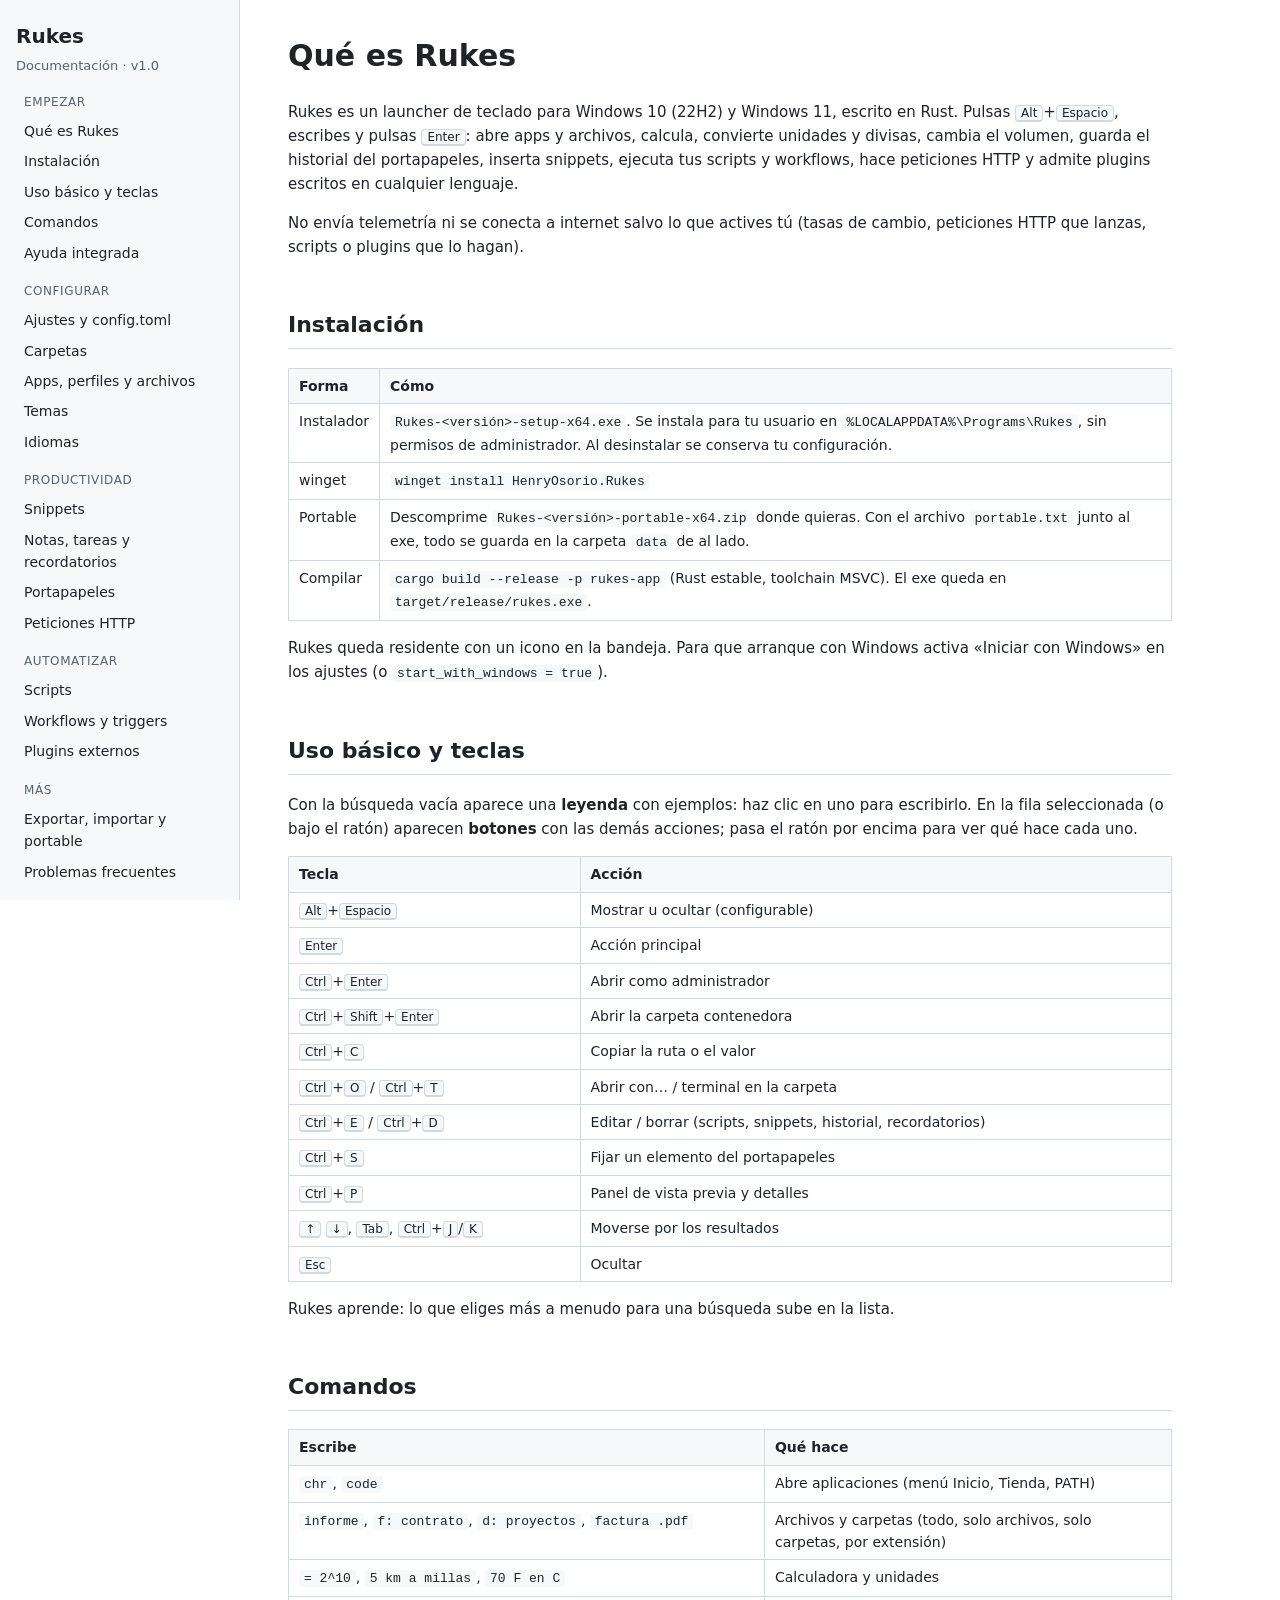
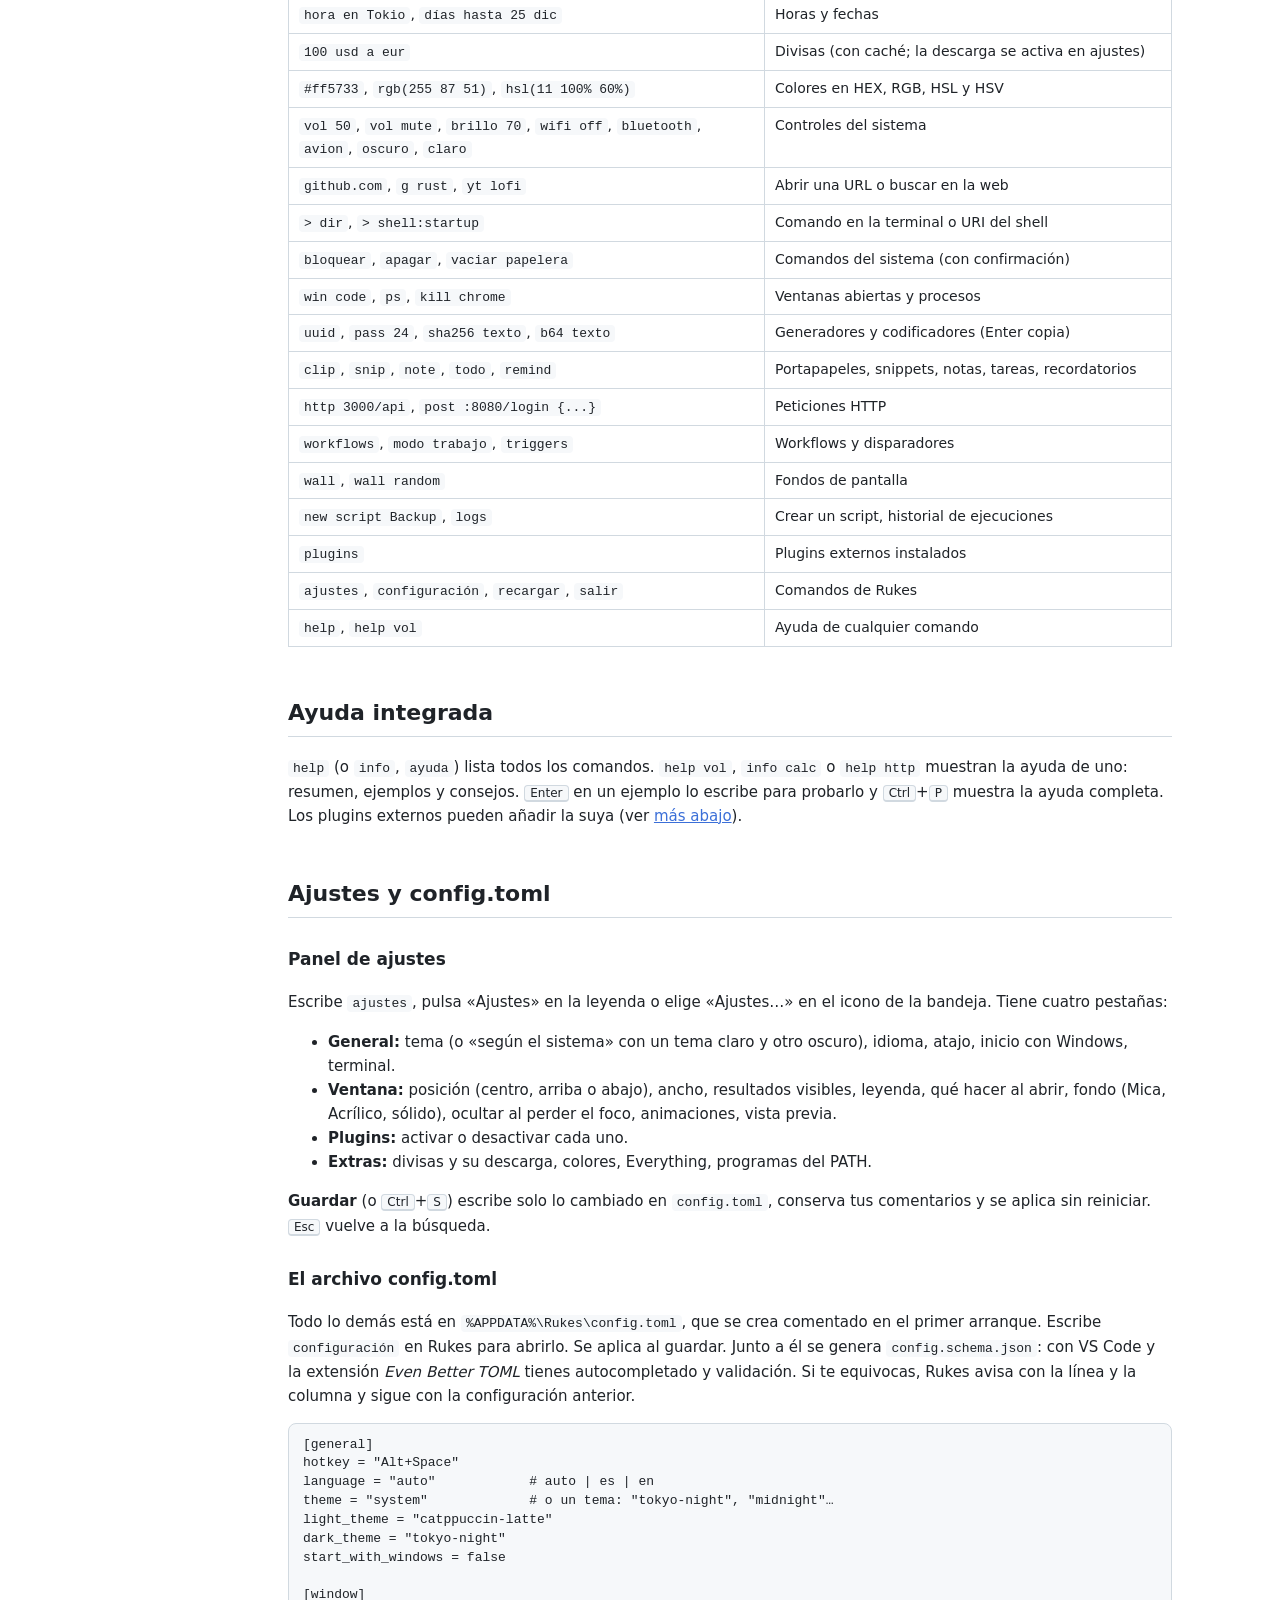
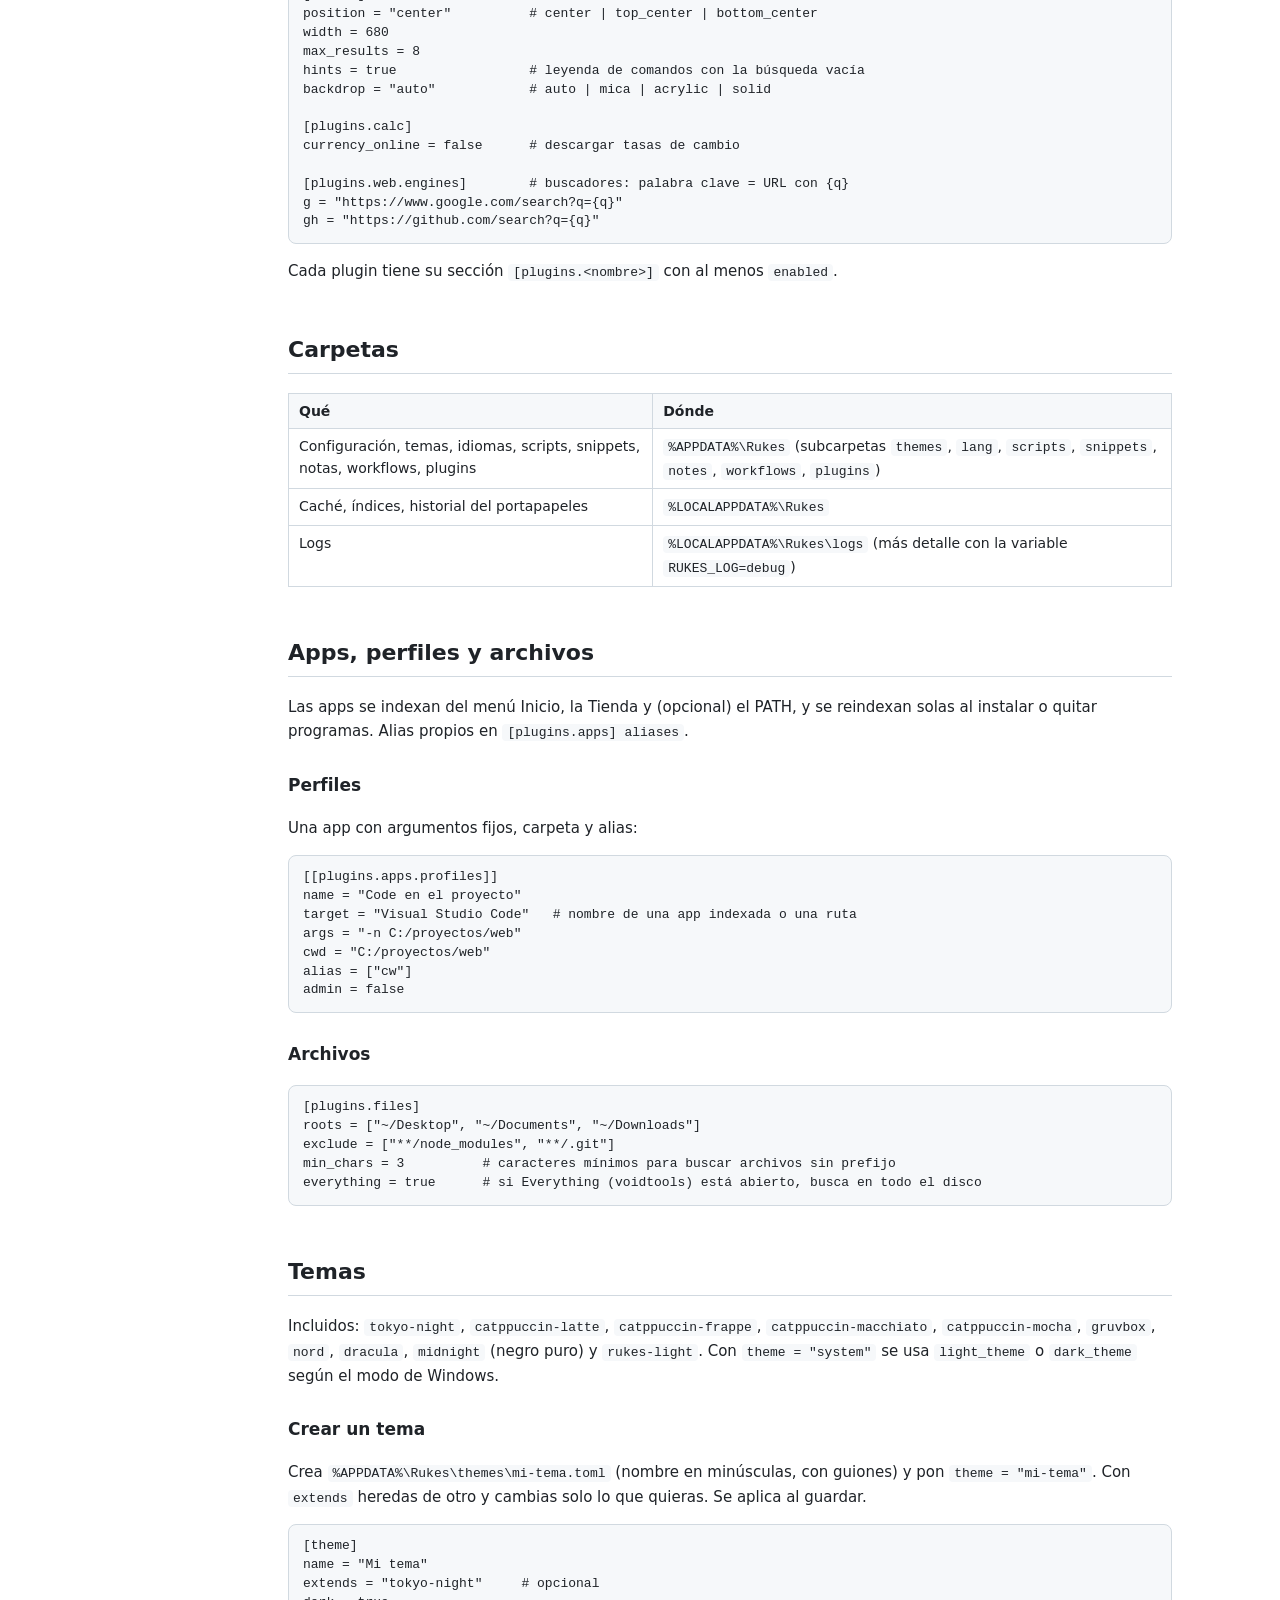
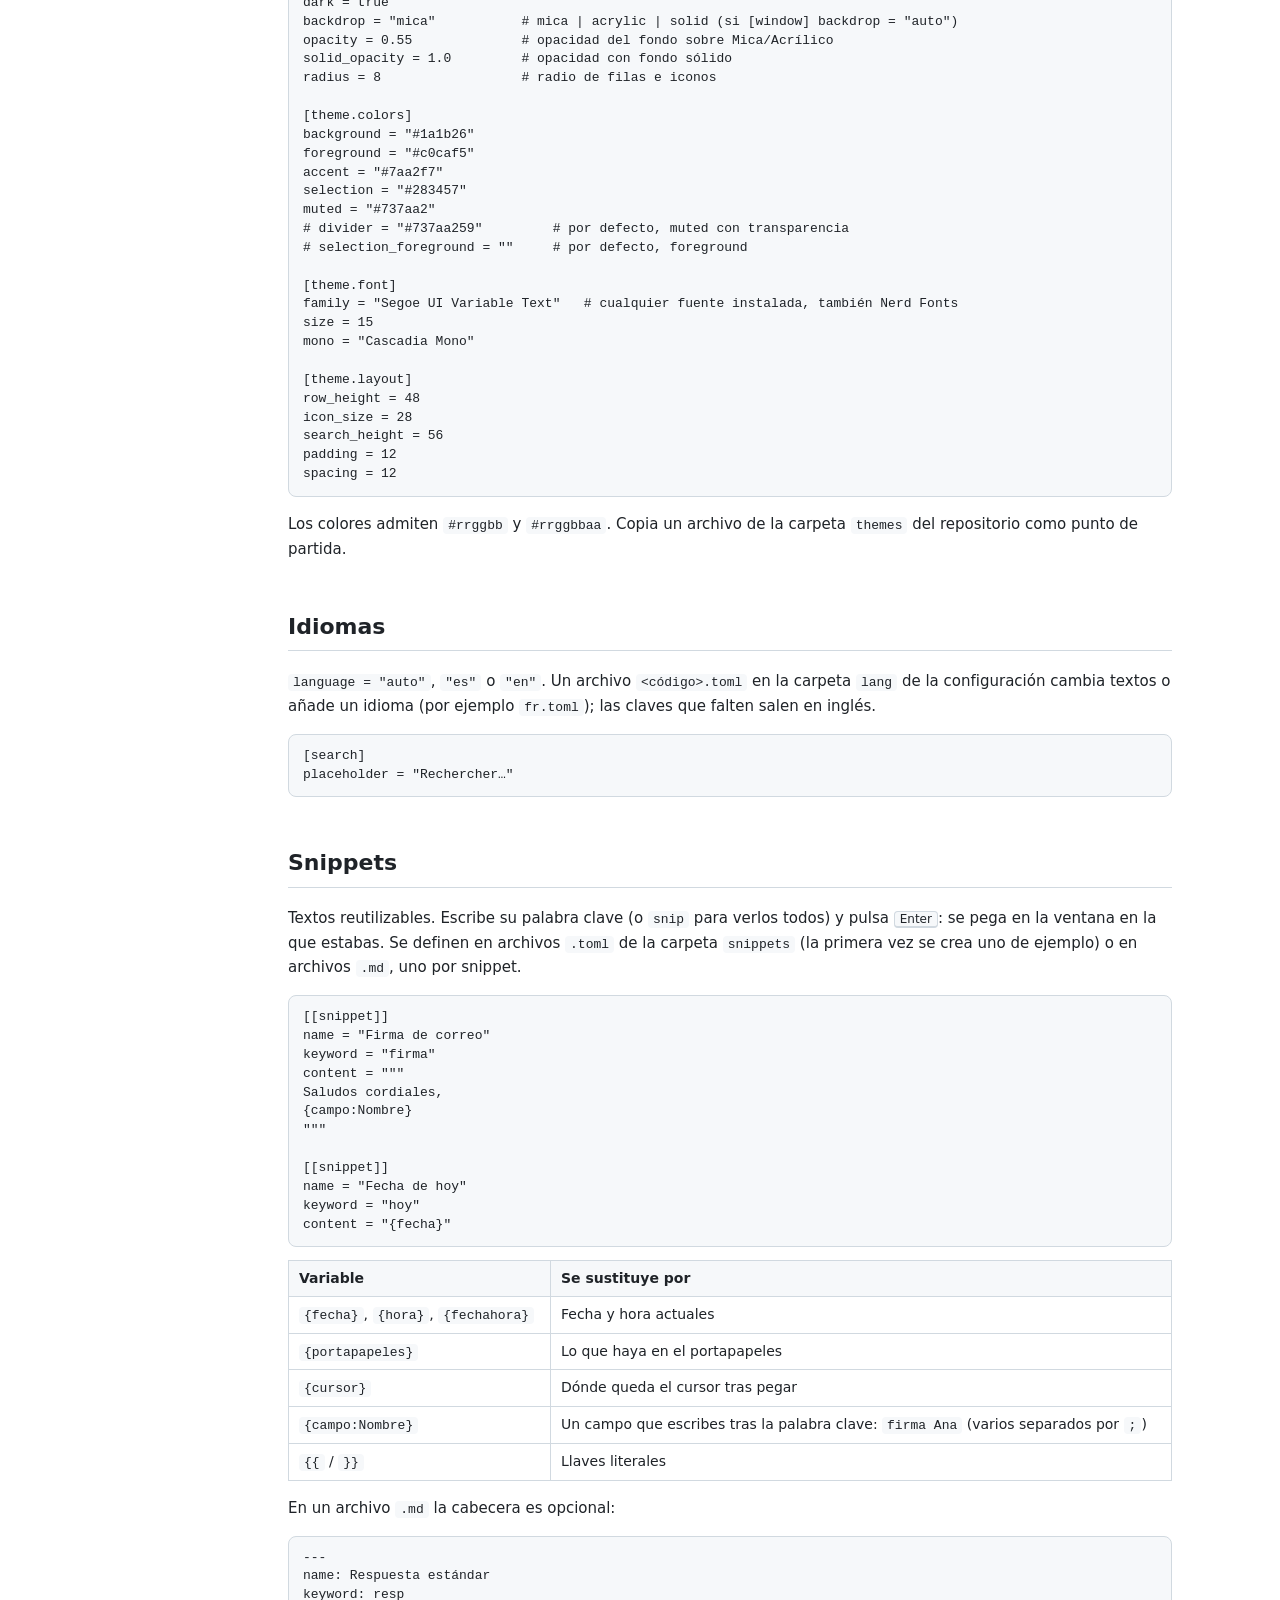
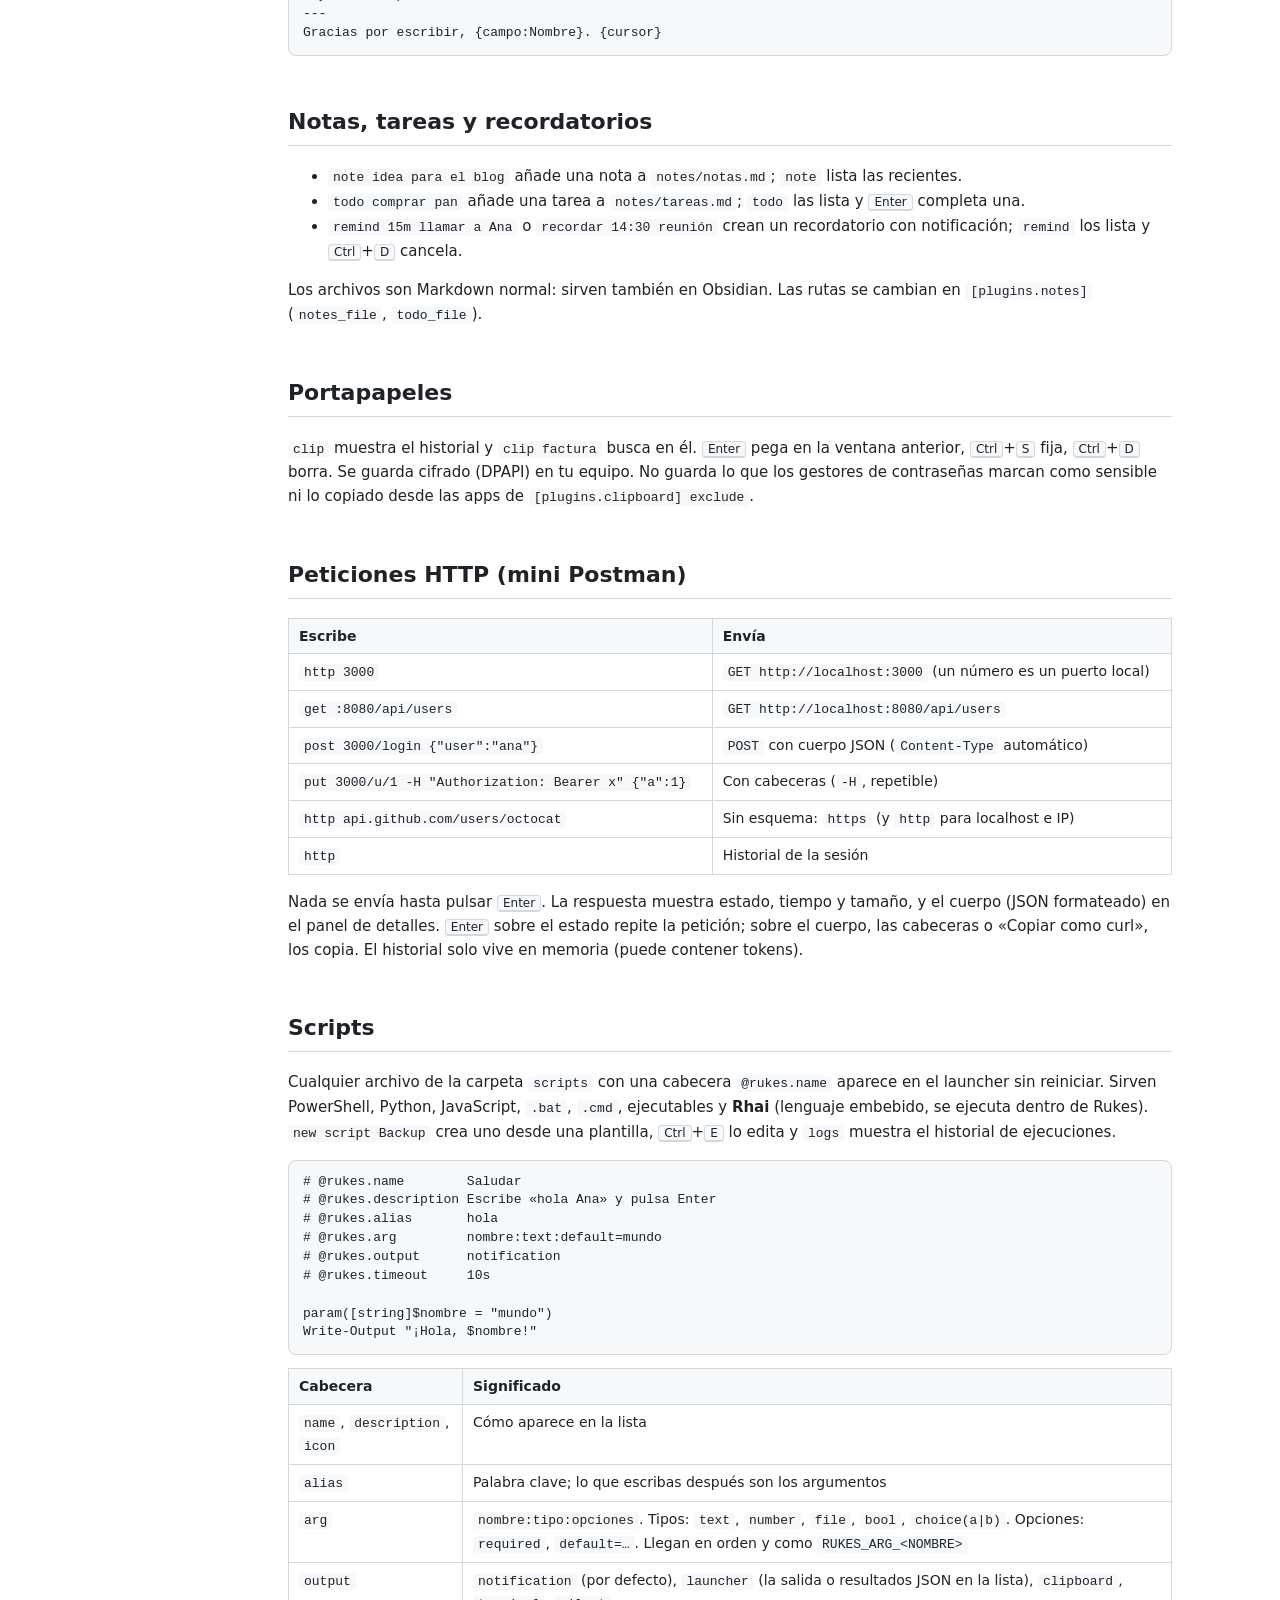
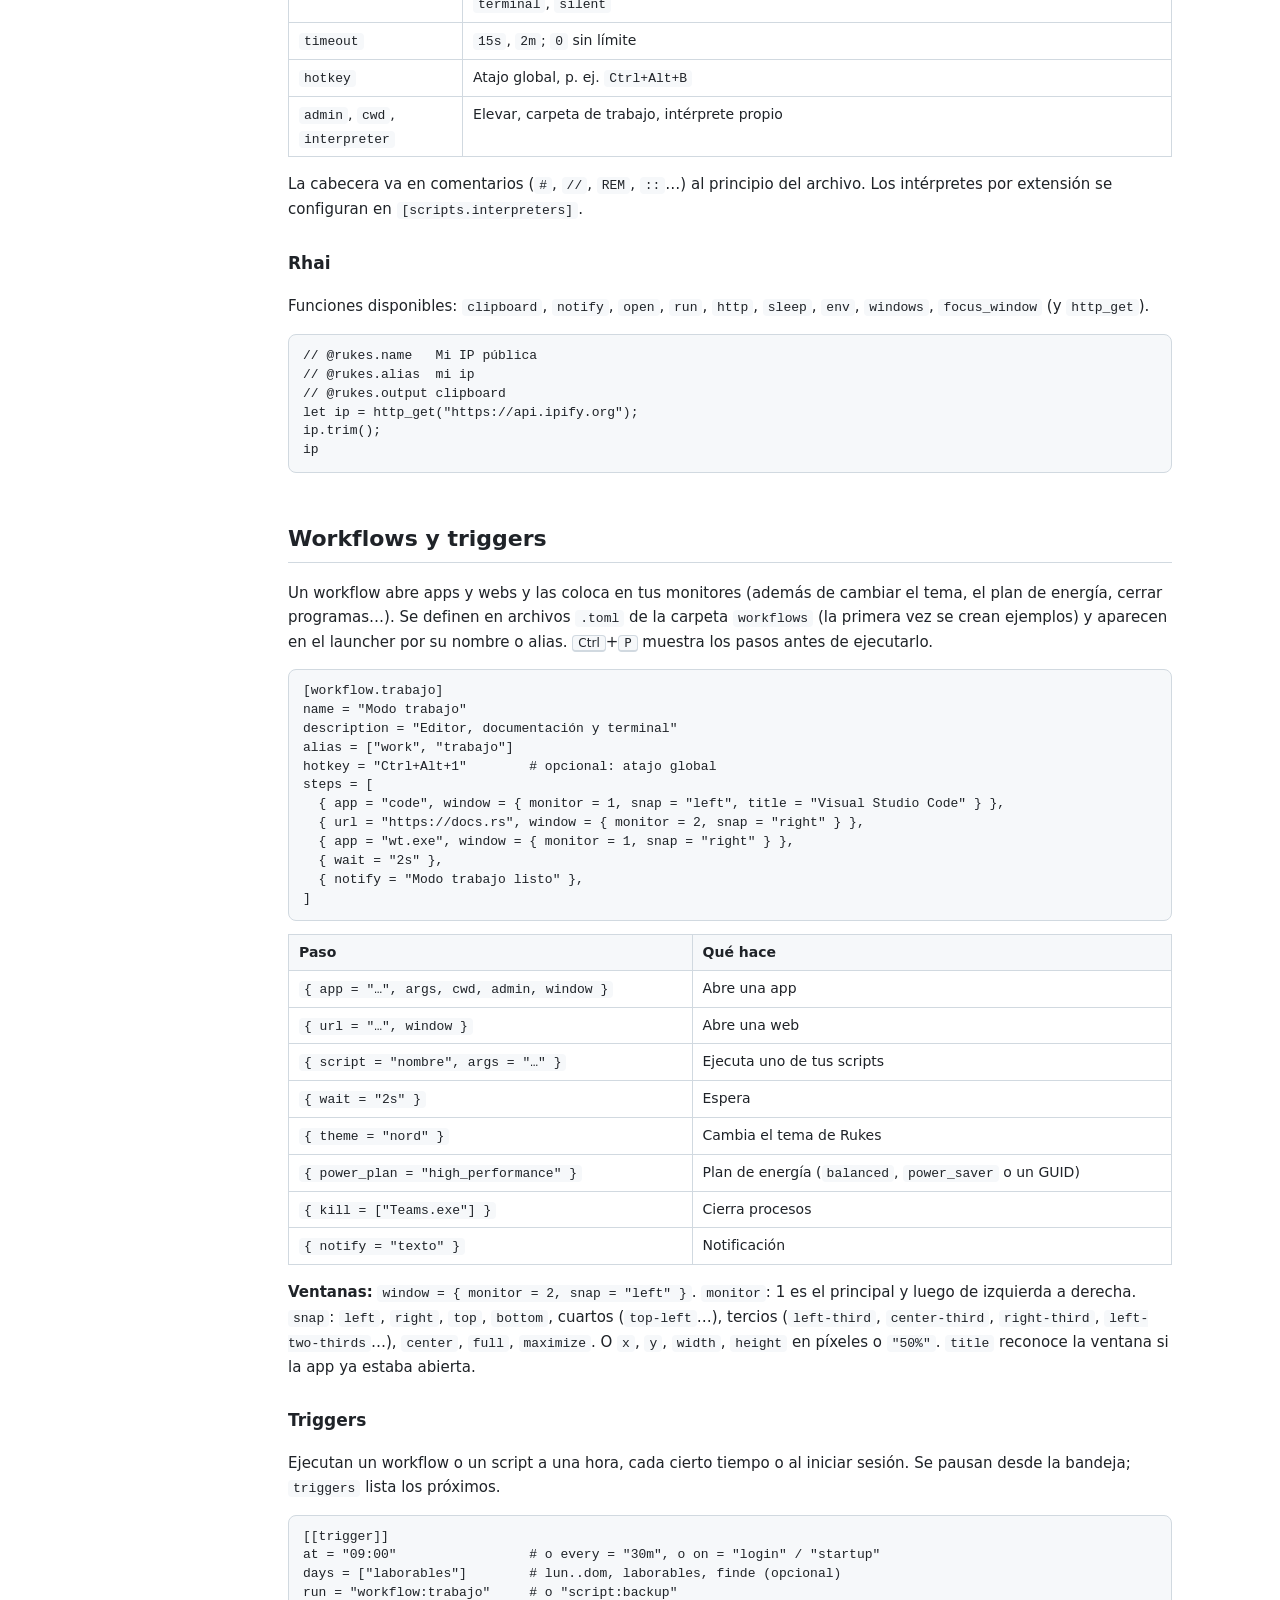
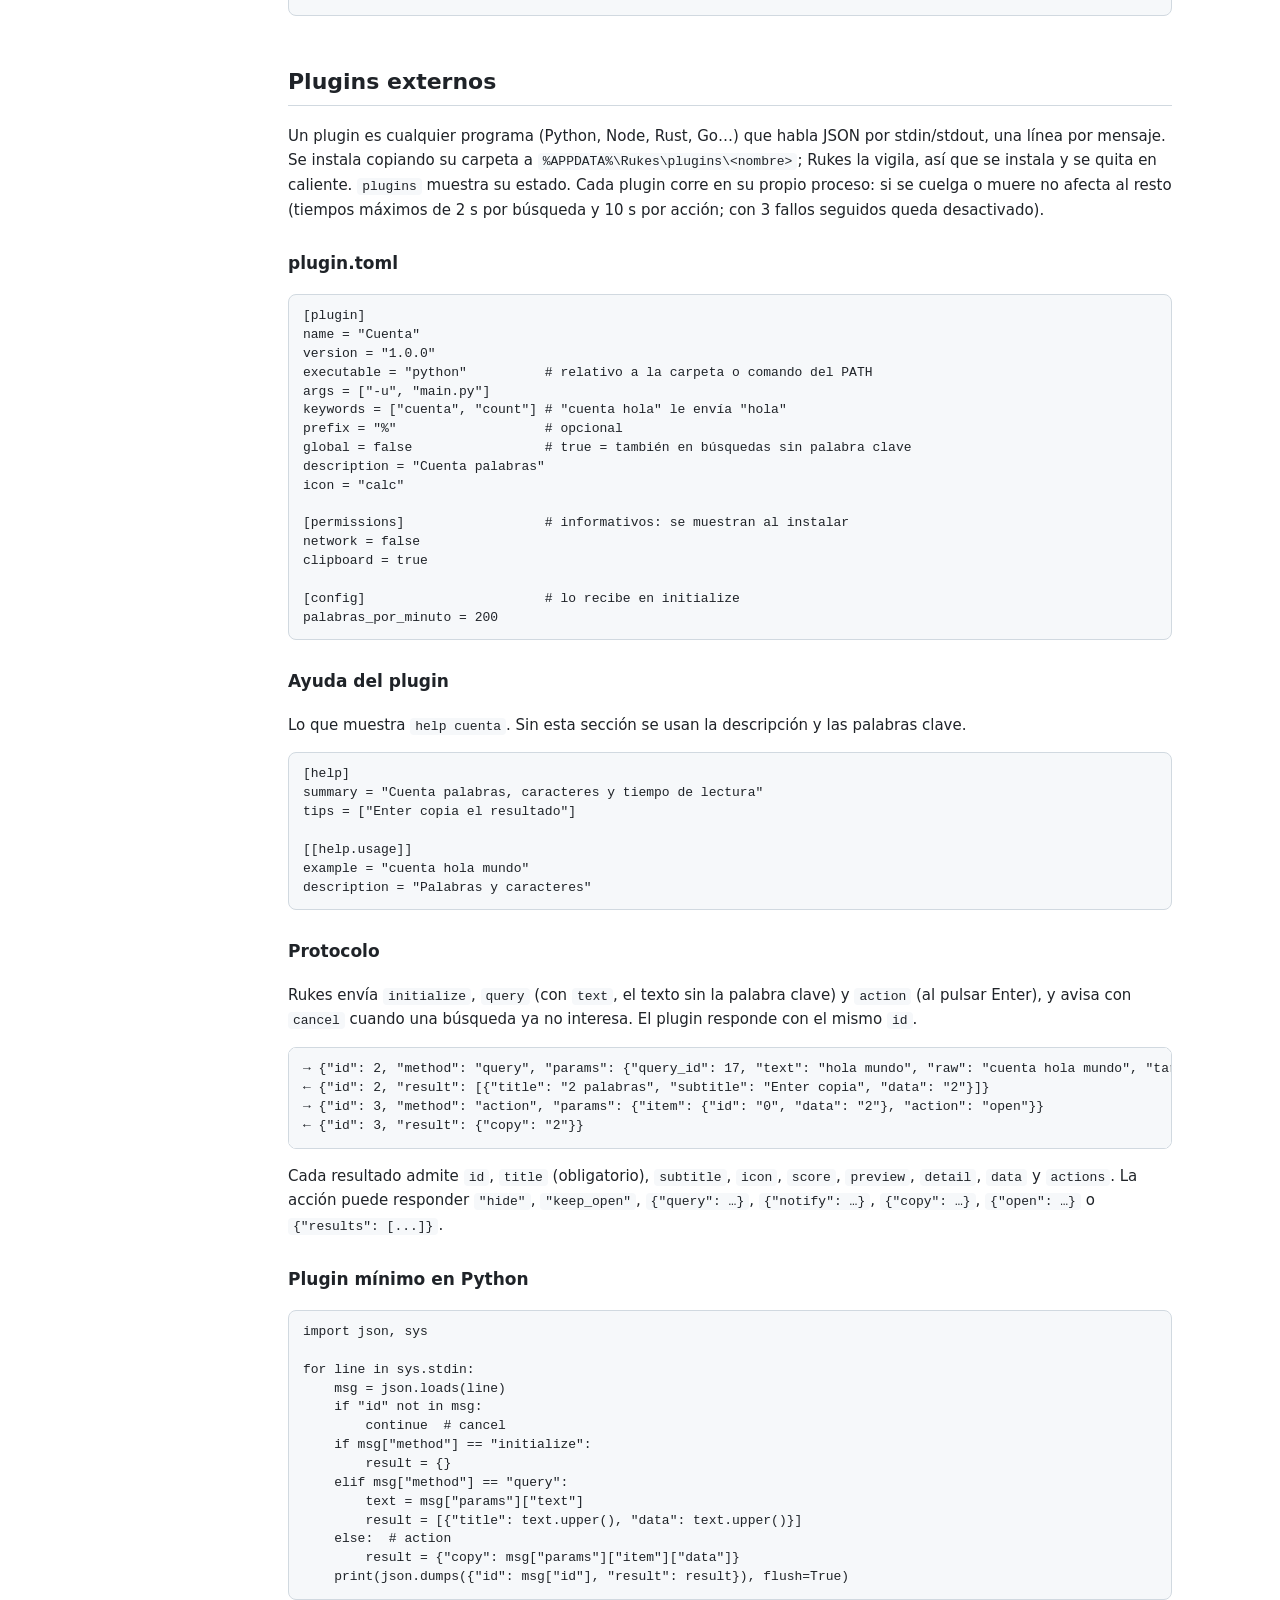
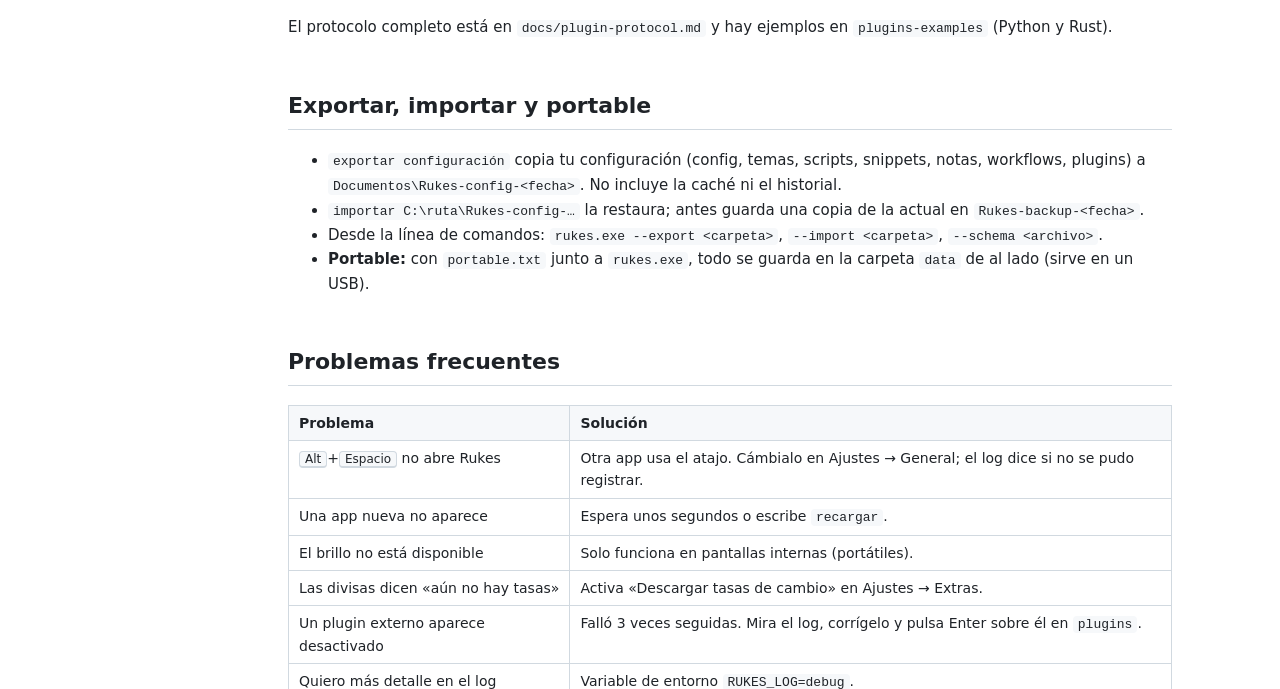
==== docs/index.html @ 64eaa94f "comandos entre plugins y API de notas, tareas y recordatorios para Rhai" ====
<!DOCTYPE html>
<html lang="es">
<head>
<meta charset="utf-8">
<meta name="viewport" content="width=device-width, initial-scale=1">
<title>Rukes · Documentación</title>
<style>
  :root {
    --bg: #ffffff; --fg: #1f2328; --muted: #59636e; --line: #d1d9e0;
    --code: #f6f8fa; --accent: #3b6fd8; --side: #f6f8fa;
  }
  @media (prefers-color-scheme: dark) {
    :root {
      --bg: #0d1117; --fg: #e6edf3; --muted: #9198a1; --line: #30363d;
      --code: #161b22; --accent: #7aa2f7; --side: #010409;
    }
  }
  * { box-sizing: border-box; }
  body {
    margin: 0; background: var(--bg); color: var(--fg);
    font: 15px/1.6 "Segoe UI Variable Text", "Segoe UI", system-ui, sans-serif;
  }
  nav {
    position: fixed; top: 0; left: 0; bottom: 0; width: 240px; overflow-y: auto;
    background: var(--side); border-right: 1px solid var(--line); padding: 20px 16px;
  }
  nav .brand { font-size: 20px; font-weight: 600; margin-bottom: 4px; }
  nav .ver { color: var(--muted); font-size: 13px; margin-bottom: 16px; }
  nav a {
    display: block; color: var(--fg); text-decoration: none; padding: 4px 8px;
    border-radius: 6px; font-size: 14px;
  }
  nav a:hover { background: var(--line); }
  nav .group { color: var(--muted); font-size: 12px; text-transform: uppercase;
    letter-spacing: .05em; margin: 14px 8px 4px; }
  main { margin-left: 240px; padding: 32px 48px 80px; max-width: 980px; }
  h1 { font-size: 30px; margin-top: 0; }
  h2 { font-size: 22px; margin-top: 48px; padding-bottom: 6px; border-bottom: 1px solid var(--line); }
  h3 { font-size: 17px; margin-top: 28px; }
  a { color: var(--accent); }
  code, pre { font-family: "Cascadia Mono", Consolas, monospace; font-size: 13px; }
  code { background: var(--code); padding: 1px 5px; border-radius: 4px; }
  pre { background: var(--code); padding: 12px 14px; border-radius: 8px; overflow-x: auto;
    border: 1px solid var(--line); line-height: 1.45; }
  pre code { background: none; padding: 0; }
  table { border-collapse: collapse; width: 100%; margin: 12px 0; font-size: 14px; }
  th, td { border: 1px solid var(--line); padding: 6px 10px; text-align: left; vertical-align: top; }
  th { background: var(--code); }
  .note { border-left: 3px solid var(--accent); background: var(--code); padding: 8px 14px;
    border-radius: 0 6px 6px 0; margin: 14px 0; }
  kbd { border: 1px solid var(--line); border-bottom-width: 2px; border-radius: 4px;
    padding: 0 5px; font-size: 12px; font-family: inherit; background: var(--code); }
  @media (max-width: 800px) {
    nav { position: static; width: auto; border-right: 0; border-bottom: 1px solid var(--line); }
    main { margin-left: 0; padding: 20px; }
  }
</style>
</head>
<body>
<nav>
  <div class="brand">Rukes</div>
  <div class="ver">Documentación · v1.0</div>
  <div class="group">Empezar</div>
  <a href="#intro">Qué es Rukes</a>
  <a href="#instalar">Instalación</a>
  <a href="#basico">Uso básico y teclas</a>
  <a href="#comandos">Comandos</a>
  <a href="#ayuda">Ayuda integrada</a>
  <div class="group">Configurar</div>
  <a href="#ajustes">Ajustes y config.toml</a>
  <a href="#carpetas">Carpetas</a>
  <a href="#apps">Apps, perfiles y archivos</a>
  <a href="#temas">Temas</a>
  <a href="#idiomas">Idiomas</a>
  <div class="group">Productividad</div>
  <a href="#snippets">Snippets</a>
  <a href="#notas">Notas, tareas y recordatorios</a>
  <a href="#portapapeles">Portapapeles</a>
  <a href="#http">Peticiones HTTP</a>
  <div class="group">Automatizar</div>
  <a href="#scripts">Scripts</a>
  <a href="#workflows">Workflows y triggers</a>
  <a href="#plugins">Plugins externos</a>
  <div class="group">Más</div>
  <a href="#exportar">Exportar, importar y portable</a>
  <a href="#problemas">Problemas frecuentes</a>
</nav>

<main>

<h1 id="intro">Qué es Rukes</h1>
<p>Rukes es un launcher de teclado para Windows 10 (22H2) y Windows 11, escrito en Rust. Pulsas
<kbd>Alt</kbd>+<kbd>Espacio</kbd>, escribes y pulsas <kbd>Enter</kbd>: abre apps y archivos,
calcula, convierte unidades y divisas, cambia el volumen, guarda el historial del portapapeles,
inserta snippets, ejecuta tus scripts y workflows, hace peticiones HTTP y admite plugins escritos
en cualquier lenguaje.</p>
<p>No envía telemetría ni se conecta a internet salvo lo que actives tú (tasas de cambio,
peticiones HTTP que lanzas, scripts o plugins que lo hagan).</p>

<h2 id="instalar">Instalación</h2>
<table>
  <tr><th>Forma</th><th>Cómo</th></tr>
  <tr><td>Instalador</td><td><code>Rukes-&lt;versión&gt;-setup-x64.exe</code>. Se instala para tu
    usuario en <code>%LOCALAPPDATA%\Programs\Rukes</code>, sin permisos de administrador. Al
    desinstalar se conserva tu configuración.</td></tr>
  <tr><td>winget</td><td><code>winget install HenryOsorio.Rukes</code></td></tr>
  <tr><td>Portable</td><td>Descomprime <code>Rukes-&lt;versión&gt;-portable-x64.zip</code> donde
    quieras. Con el archivo <code>portable.txt</code> junto al exe, todo se guarda en la carpeta
    <code>data</code> de al lado.</td></tr>
  <tr><td>Compilar</td><td><code>cargo build --release -p rukes-app</code> (Rust estable, toolchain
    MSVC). El exe queda en <code>target/release/rukes.exe</code>.</td></tr>
</table>
<p>Rukes queda residente con un icono en la bandeja. Para que arranque con Windows activa
«Iniciar con Windows» en los ajustes (o <code>start_with_windows = true</code>).</p>

<h2 id="basico">Uso básico y teclas</h2>
<p>Con la búsqueda vacía aparece una <b>leyenda</b> con ejemplos: haz clic en uno para escribirlo.
En la fila seleccionada (o bajo el ratón) aparecen <b>botones</b> con las demás acciones; pasa el
ratón por encima para ver qué hace cada uno.</p>
<table>
  <tr><th>Tecla</th><th>Acción</th></tr>
  <tr><td><kbd>Alt</kbd>+<kbd>Espacio</kbd></td><td>Mostrar u ocultar (configurable)</td></tr>
  <tr><td><kbd>Enter</kbd></td><td>Acción principal</td></tr>
  <tr><td><kbd>Ctrl</kbd>+<kbd>Enter</kbd></td><td>Abrir como administrador</td></tr>
  <tr><td><kbd>Ctrl</kbd>+<kbd>Shift</kbd>+<kbd>Enter</kbd></td><td>Abrir la carpeta contenedora</td></tr>
  <tr><td><kbd>Ctrl</kbd>+<kbd>C</kbd></td><td>Copiar la ruta o el valor</td></tr>
  <tr><td><kbd>Ctrl</kbd>+<kbd>O</kbd> / <kbd>Ctrl</kbd>+<kbd>T</kbd></td><td>Abrir con… / terminal en la carpeta</td></tr>
  <tr><td><kbd>Ctrl</kbd>+<kbd>E</kbd> / <kbd>Ctrl</kbd>+<kbd>D</kbd></td><td>Editar / borrar (scripts, snippets, historial, recordatorios)</td></tr>
  <tr><td><kbd>Ctrl</kbd>+<kbd>S</kbd></td><td>Fijar un elemento del portapapeles</td></tr>
  <tr><td><kbd>Ctrl</kbd>+<kbd>P</kbd></td><td>Panel de vista previa y detalles</td></tr>
  <tr><td><kbd>↑</kbd> <kbd>↓</kbd>, <kbd>Tab</kbd>, <kbd>Ctrl</kbd>+<kbd>J</kbd>/<kbd>K</kbd></td><td>Moverse por los resultados</td></tr>
  <tr><td><kbd>Esc</kbd></td><td>Ocultar</td></tr>
</table>
<p>Rukes aprende: lo que eliges más a menudo para una búsqueda sube en la lista.</p>

<h2 id="comandos">Comandos</h2>
<table>
  <tr><th>Escribe</th><th>Qué hace</th></tr>
  <tr><td><code>chr</code>, <code>code</code></td><td>Abre aplicaciones (menú Inicio, Tienda, PATH)</td></tr>
  <tr><td><code>informe</code>, <code>f: contrato</code>, <code>d: proyectos</code>, <code>factura .pdf</code></td><td>Archivos y carpetas (todo, solo archivos, solo carpetas, por extensión)</td></tr>
  <tr><td><code>= 2^10</code>, <code>5 km a millas</code>, <code>70 F en C</code></td><td>Calculadora y unidades</td></tr>
  <tr><td><code>hora en Tokio</code>, <code>días hasta 25 dic</code></td><td>Horas y fechas</td></tr>
  <tr><td><code>100 usd a eur</code></td><td>Divisas (con caché; la descarga se activa en ajustes)</td></tr>
  <tr><td><code>#ff5733</code>, <code>rgb(255 87 51)</code>, <code>hsl(11 100% 60%)</code></td><td>Colores en HEX, RGB, HSL y HSV</td></tr>
  <tr><td><code>vol 50</code>, <code>vol mute</code>, <code>brillo 70</code>, <code>wifi off</code>, <code>bluetooth</code>, <code>avion</code>, <code>oscuro</code>, <code>claro</code></td><td>Controles del sistema</td></tr>
  <tr><td><code>github.com</code>, <code>g rust</code>, <code>yt lofi</code></td><td>Abrir una URL o buscar en la web</td></tr>
  <tr><td><code>&gt; dir</code>, <code>&gt; shell:startup</code></td><td>Comando en la terminal o URI del shell</td></tr>
  <tr><td><code>bloquear</code>, <code>apagar</code>, <code>vaciar papelera</code></td><td>Comandos del sistema (con confirmación)</td></tr>
  <tr><td><code>win code</code>, <code>ps</code>, <code>kill chrome</code></td><td>Ventanas abiertas y procesos</td></tr>
  <tr><td><code>uuid</code>, <code>pass 24</code>, <code>sha256 texto</code>, <code>b64 texto</code></td><td>Generadores y codificadores (Enter copia)</td></tr>
  <tr><td><code>clip</code>, <code>snip</code>, <code>note</code>, <code>todo</code>, <code>remind</code></td><td>Portapapeles, snippets, notas, tareas, recordatorios</td></tr>
  <tr><td><code>http 3000/api</code>, <code>post :8080/login {...}</code></td><td>Peticiones HTTP</td></tr>
  <tr><td><code>workflows</code>, <code>modo trabajo</code>, <code>triggers</code></td><td>Workflows y disparadores</td></tr>
  <tr><td><code>wall</code>, <code>wall random</code></td><td>Fondos de pantalla</td></tr>
  <tr><td><code>new script Backup</code>, <code>logs</code></td><td>Crear un script, historial de ejecuciones</td></tr>
  <tr><td><code>plugins</code></td><td>Plugins externos instalados</td></tr>
  <tr><td><code>ajustes</code>, <code>configuración</code>, <code>recargar</code>, <code>salir</code></td><td>Comandos de Rukes</td></tr>
  <tr><td><code>help</code>, <code>help vol</code></td><td>Ayuda de cualquier comando</td></tr>
</table>

<h2 id="ayuda">Ayuda integrada</h2>
<p><code>help</code> (o <code>info</code>, <code>ayuda</code>) lista todos los comandos.
<code>help vol</code>, <code>info calc</code> o <code>help http</code> muestran la ayuda de uno:
resumen, ejemplos y consejos. <kbd>Enter</kbd> en un ejemplo lo escribe para probarlo y
<kbd>Ctrl</kbd>+<kbd>P</kbd> muestra la ayuda completa. Los plugins externos pueden añadir la suya
(ver <a href="#plugin-help">más abajo</a>).</p>

<h2 id="ajustes">Ajustes y config.toml</h2>
<h3>Panel de ajustes</h3>
<p>Escribe <code>ajustes</code>, pulsa «Ajustes» en la leyenda o elige «Ajustes…» en el icono de la
bandeja. Tiene cuatro pestañas:</p>
<ul>
  <li><b>General:</b> tema (o «según el sistema» con un tema claro y otro oscuro), idioma, atajo,
    inicio con Windows, terminal.</li>
  <li><b>Ventana:</b> posición (centro, arriba o abajo), ancho, resultados visibles, leyenda, qué
    hacer al abrir, fondo (Mica, Acrílico, sólido), ocultar al perder el foco, animaciones,
    vista previa.</li>
  <li><b>Plugins:</b> activar o desactivar cada uno.</li>
  <li><b>Extras:</b> divisas y su descarga, colores, Everything, programas del PATH.</li>
</ul>
<p><b>Guardar</b> (o <kbd>Ctrl</kbd>+<kbd>S</kbd>) escribe solo lo cambiado en
<code>config.toml</code>, conserva tus comentarios y se aplica sin reiniciar. <kbd>Esc</kbd> vuelve a
la búsqueda.</p>

<h3>El archivo config.toml</h3>
<p>Todo lo demás está en <code>%APPDATA%\Rukes\config.toml</code>, que se crea comentado en el
primer arranque. Escribe <code>configuración</code> en Rukes para abrirlo. Se aplica al guardar.
Junto a él se genera <code>config.schema.json</code>: con VS Code y la extensión <i>Even Better
TOML</i> tienes autocompletado y validación. Si te equivocas, Rukes avisa con la línea y la
columna y sigue con la configuración anterior.</p>
<pre><code>[general]
hotkey = "Alt+Space"
language = "auto"            # auto | es | en
theme = "system"             # o un tema: "tokyo-night", "midnight"…
light_theme = "catppuccin-latte"
dark_theme = "tokyo-night"
start_with_windows = false

[window]
position = "center"          # center | top_center | bottom_center
width = 680
max_results = 8
hints = true                 # leyenda de comandos con la búsqueda vacía
backdrop = "auto"            # auto | mica | acrylic | solid

[plugins.calc]
currency_online = false      # descargar tasas de cambio

[plugins.web.engines]        # buscadores: palabra clave = URL con {q}
g = "https://www.google.com/search?q={q}"
gh = "https://github.com/search?q={q}"</code></pre>
<p>Cada plugin tiene su sección <code>[plugins.&lt;nombre&gt;]</code> con al menos
<code>enabled</code>.</p>

<h2 id="carpetas">Carpetas</h2>
<table>
  <tr><th>Qué</th><th>Dónde</th></tr>
  <tr><td>Configuración, temas, idiomas, scripts, snippets, notas, workflows, plugins</td><td><code>%APPDATA%\Rukes</code> (subcarpetas <code>themes</code>, <code>lang</code>, <code>scripts</code>, <code>snippets</code>, <code>notes</code>, <code>workflows</code>, <code>plugins</code>)</td></tr>
  <tr><td>Caché, índices, historial del portapapeles</td><td><code>%LOCALAPPDATA%\Rukes</code></td></tr>
  <tr><td>Logs</td><td><code>%LOCALAPPDATA%\Rukes\logs</code> (más detalle con la variable <code>RUKES_LOG=debug</code>)</td></tr>
</table>

<h2 id="apps">Apps, perfiles y archivos</h2>
<p>Las apps se indexan del menú Inicio, la Tienda y (opcional) el PATH, y se reindexan solas al
instalar o quitar programas. Alias propios en <code>[plugins.apps] aliases</code>.</p>
<h3>Perfiles</h3>
<p>Una app con argumentos fijos, carpeta y alias:</p>
<pre><code>[[plugins.apps.profiles]]
name = "Code en el proyecto"
target = "Visual Studio Code"   # nombre de una app indexada o una ruta
args = "-n C:/proyectos/web"
cwd = "C:/proyectos/web"
alias = ["cw"]
admin = false</code></pre>
<h3>Archivos</h3>
<pre><code>[plugins.files]
roots = ["~/Desktop", "~/Documents", "~/Downloads"]
exclude = ["**/node_modules", "**/.git"]
min_chars = 3          # caracteres mínimos para buscar archivos sin prefijo
everything = true      # si Everything (voidtools) está abierto, busca en todo el disco</code></pre>

<h2 id="temas">Temas</h2>
<p>Incluidos: <code>tokyo-night</code>, <code>catppuccin-latte</code>, <code>catppuccin-frappe</code>,
<code>catppuccin-macchiato</code>, <code>catppuccin-mocha</code>, <code>gruvbox</code>, <code>nord</code>,
<code>dracula</code>, <code>midnight</code> (negro puro) y <code>rukes-light</code>. Con
<code>theme = "system"</code> se usa <code>light_theme</code> o <code>dark_theme</code> según el modo de
Windows.</p>
<h3>Crear un tema</h3>
<p>Crea <code>%APPDATA%\Rukes\themes\mi-tema.toml</code> (nombre en minúsculas, con guiones) y pon
<code>theme = "mi-tema"</code>. Con <code>extends</code> heredas de otro y cambias solo lo que
quieras. Se aplica al guardar.</p>
<pre><code>[theme]
name = "Mi tema"
extends = "tokyo-night"     # opcional
dark = true
backdrop = "mica"           # mica | acrylic | solid (si [window] backdrop = "auto")
opacity = 0.55              # opacidad del fondo sobre Mica/Acrílico
solid_opacity = 1.0         # opacidad con fondo sólido
radius = 8                  # radio de filas e iconos

[theme.colors]
background = "#1a1b26"
foreground = "#c0caf5"
accent = "#7aa2f7"
selection = "#283457"
muted = "#737aa2"
# divider = "#737aa259"         # por defecto, muted con transparencia
# selection_foreground = ""     # por defecto, foreground

[theme.font]
family = "Segoe UI Variable Text"   # cualquier fuente instalada, también Nerd Fonts
size = 15
mono = "Cascadia Mono"

[theme.layout]
row_height = 48
icon_size = 28
search_height = 56
padding = 12
spacing = 12</code></pre>
<p>Los colores admiten <code>#rrggbb</code> y <code>#rrggbbaa</code>. Copia un archivo de la carpeta
<code>themes</code> del repositorio como punto de partida.</p>

<h2 id="idiomas">Idiomas</h2>
<p><code>language = "auto"</code>, <code>"es"</code> o <code>"en"</code>. Un archivo
<code>&lt;código&gt;.toml</code> en la carpeta <code>lang</code> de la configuración cambia textos o
añade un idioma (por ejemplo <code>fr.toml</code>); las claves que falten salen en inglés.</p>
<pre><code>[search]
placeholder = "Rechercher…"</code></pre>

<h2 id="snippets">Snippets</h2>
<p>Textos reutilizables. Escribe su palabra clave (o <code>snip</code> para verlos todos) y pulsa
<kbd>Enter</kbd>: se pega en la ventana en la que estabas. Se definen en archivos <code>.toml</code>
de la carpeta <code>snippets</code> (la primera vez se crea uno de ejemplo) o en archivos
<code>.md</code>, uno por snippet.</p>
<pre><code>[[snippet]]
name = "Firma de correo"
keyword = "firma"
content = """
Saludos cordiales,
{campo:Nombre}
"""

[[snippet]]
name = "Fecha de hoy"
keyword = "hoy"
content = "{fecha}"</code></pre>
<table>
  <tr><th>Variable</th><th>Se sustituye por</th></tr>
  <tr><td><code>{fecha}</code>, <code>{hora}</code>, <code>{fechahora}</code></td><td>Fecha y hora actuales</td></tr>
  <tr><td><code>{portapapeles}</code></td><td>Lo que haya en el portapapeles</td></tr>
  <tr><td><code>{cursor}</code></td><td>Dónde queda el cursor tras pegar</td></tr>
  <tr><td><code>{campo:Nombre}</code></td><td>Un campo que escribes tras la palabra clave: <code>firma Ana</code> (varios separados por <code>;</code>)</td></tr>
  <tr><td><code>{{</code> / <code>}}</code></td><td>Llaves literales</td></tr>
</table>
<p>En un archivo <code>.md</code> la cabecera es opcional:</p>
<pre><code>---
name: Respuesta estándar
keyword: resp
---
Gracias por escribir, {campo:Nombre}. {cursor}</code></pre>

<h2 id="notas">Notas, tareas y recordatorios</h2>
<ul>
  <li><code>note idea para el blog</code> añade una nota a <code>notes/notas.md</code>; <code>note</code> lista las recientes.</li>
  <li><code>todo comprar pan</code> añade una tarea a <code>notes/tareas.md</code>; <code>todo</code> las lista y <kbd>Enter</kbd> completa una.</li>
  <li><code>remind 15m llamar a Ana</code> o <code>recordar 14:30 reunión</code> crean un recordatorio con notificación; <code>remind</code> los lista y <kbd>Ctrl</kbd>+<kbd>D</kbd> cancela.</li>
</ul>
<p>Los archivos son Markdown normal: sirven también en Obsidian. Las rutas se cambian en
<code>[plugins.notes]</code> (<code>notes_file</code>, <code>todo_file</code>).</p>

<h2 id="portapapeles">Portapapeles</h2>
<p><code>clip</code> muestra el historial y <code>clip factura</code> busca en él. <kbd>Enter</kbd> pega
en la ventana anterior, <kbd>Ctrl</kbd>+<kbd>S</kbd> fija, <kbd>Ctrl</kbd>+<kbd>D</kbd> borra. Se
guarda cifrado (DPAPI) en tu equipo. No guarda lo que los gestores de contraseñas marcan como
sensible ni lo copiado desde las apps de <code>[plugins.clipboard] exclude</code>.</p>

<h2 id="http">Peticiones HTTP (mini Postman)</h2>
<table>
  <tr><th>Escribe</th><th>Envía</th></tr>
  <tr><td><code>http 3000</code></td><td><code>GET http://localhost:3000</code> (un número es un puerto local)</td></tr>
  <tr><td><code>get :8080/api/users</code></td><td><code>GET http://localhost:8080/api/users</code></td></tr>
  <tr><td><code>post 3000/login {"user":"ana"}</code></td><td><code>POST</code> con cuerpo JSON (<code>Content-Type</code> automático)</td></tr>
  <tr><td><code>put 3000/u/1 -H "Authorization: Bearer x" {"a":1}</code></td><td>Con cabeceras (<code>-H</code>, repetible)</td></tr>
  <tr><td><code>http api.github.com/users/octocat</code></td><td>Sin esquema: <code>https</code> (y <code>http</code> para localhost e IP)</td></tr>
  <tr><td><code>http</code></td><td>Historial de la sesión</td></tr>
</table>
<p>Nada se envía hasta pulsar <kbd>Enter</kbd>. La respuesta muestra estado, tiempo y tamaño, y el
cuerpo (JSON formateado) en el panel de detalles. <kbd>Enter</kbd> sobre el estado repite la
petición; sobre el cuerpo, las cabeceras o «Copiar como curl», los copia. El historial solo vive
en memoria (puede contener tokens).</p>

<h2 id="scripts">Scripts</h2>
<p>Cualquier archivo de la carpeta <code>scripts</code> con una cabecera <code>@rukes.name</code>
aparece en el launcher sin reiniciar. Sirven PowerShell, Python, JavaScript, <code>.bat</code>,
<code>.cmd</code>, ejecutables y <b>Rhai</b> (lenguaje embebido, se ejecuta dentro de Rukes).
<code>new script Backup</code> crea uno desde una plantilla, <kbd>Ctrl</kbd>+<kbd>E</kbd> lo edita y
<code>logs</code> muestra el historial de ejecuciones.</p>
<pre><code># @rukes.name        Saludar
# @rukes.description Escribe «hola Ana» y pulsa Enter
# @rukes.alias       hola
# @rukes.arg         nombre:text:default=mundo
# @rukes.output      notification
# @rukes.timeout     10s

param([string]$nombre = "mundo")
Write-Output "¡Hola, $nombre!"</code></pre>
<table>
  <tr><th>Cabecera</th><th>Significado</th></tr>
  <tr><td><code>name</code>, <code>description</code>, <code>icon</code></td><td>Cómo aparece en la lista</td></tr>
  <tr><td><code>alias</code></td><td>Palabra clave; lo que escribas después son los argumentos</td></tr>
  <tr><td><code>arg</code></td><td><code>nombre:tipo:opciones</code>. Tipos: <code>text</code>, <code>number</code>, <code>file</code>, <code>bool</code>, <code>choice(a|b)</code>. Opciones: <code>required</code>, <code>default=…</code>. Llegan en orden y como <code>RUKES_ARG_&lt;NOMBRE&gt;</code></td></tr>
  <tr><td><code>output</code></td><td><code>notification</code> (por defecto), <code>launcher</code> (la salida o resultados JSON en la lista), <code>clipboard</code>, <code>terminal</code>, <code>silent</code></td></tr>
  <tr><td><code>timeout</code></td><td><code>15s</code>, <code>2m</code>; <code>0</code> sin límite</td></tr>
  <tr><td><code>hotkey</code></td><td>Atajo global, p. ej. <code>Ctrl+Alt+B</code></td></tr>
  <tr><td><code>admin</code>, <code>cwd</code>, <code>interpreter</code></td><td>Elevar, carpeta de trabajo, intérprete propio</td></tr>
</table>
<p>La cabecera va en comentarios (<code>#</code>, <code>//</code>, <code>REM</code>, <code>::</code>…) al
principio del archivo. Los intérpretes por extensión se configuran en
<code>[scripts.interpreters]</code>.</p>
<h3>Rhai</h3>
<p>Funciones disponibles: <code>clipboard</code>, <code>notify</code>, <code>open</code>,
<code>run</code>, <code>http</code>, <code>sleep</code>, <code>env</code>, <code>windows</code>,
<code>focus_window</code> (y <code>http_get</code>).</p>
<pre><code>// @rukes.name   Mi IP pública
// @rukes.alias  mi ip
// @rukes.output clipboard
let ip = http_get("https://api.ipify.org");
ip.trim();
ip</code></pre>

<h2 id="workflows">Workflows y triggers</h2>
<p>Un workflow abre apps y webs y las coloca en tus monitores (además de cambiar el tema, el plan
de energía, cerrar programas…). Se definen en archivos <code>.toml</code> de la carpeta
<code>workflows</code> (la primera vez se crean ejemplos) y aparecen en el launcher por su nombre o
alias. <kbd>Ctrl</kbd>+<kbd>P</kbd> muestra los pasos antes de ejecutarlo.</p>
<pre><code>[workflow.trabajo]
name = "Modo trabajo"
description = "Editor, documentación y terminal"
alias = ["work", "trabajo"]
hotkey = "Ctrl+Alt+1"        # opcional: atajo global
steps = [
  { app = "code", window = { monitor = 1, snap = "left", title = "Visual Studio Code" } },
  { url = "https://docs.rs", window = { monitor = 2, snap = "right" } },
  { app = "wt.exe", window = { monitor = 1, snap = "right" } },
  { wait = "2s" },
  { notify = "Modo trabajo listo" },
]</code></pre>
<table>
  <tr><th>Paso</th><th>Qué hace</th></tr>
  <tr><td><code>{ app = "…", args, cwd, admin, window }</code></td><td>Abre una app</td></tr>
  <tr><td><code>{ url = "…", window }</code></td><td>Abre una web</td></tr>
  <tr><td><code>{ script = "nombre", args = "…" }</code></td><td>Ejecuta uno de tus scripts</td></tr>
  <tr><td><code>{ wait = "2s" }</code></td><td>Espera</td></tr>
  <tr><td><code>{ theme = "nord" }</code></td><td>Cambia el tema de Rukes</td></tr>
  <tr><td><code>{ power_plan = "high_performance" }</code></td><td>Plan de energía (<code>balanced</code>, <code>power_saver</code> o un GUID)</td></tr>
  <tr><td><code>{ kill = ["Teams.exe"] }</code></td><td>Cierra procesos</td></tr>
  <tr><td><code>{ notify = "texto" }</code></td><td>Notificación</td></tr>
</table>
<p><b>Ventanas:</b> <code>window = { monitor = 2, snap = "left" }</code>. <code>monitor</code>: 1 es el
principal y luego de izquierda a derecha. <code>snap</code>: <code>left</code>, <code>right</code>,
<code>top</code>, <code>bottom</code>, cuartos (<code>top-left</code>…), tercios
(<code>left-third</code>, <code>center-third</code>, <code>right-third</code>,
<code>left-two-thirds</code>…), <code>center</code>, <code>full</code>, <code>maximize</code>. O
<code>x</code>, <code>y</code>, <code>width</code>, <code>height</code> en píxeles o
<code>"50%"</code>. <code>title</code> reconoce la ventana si la app ya estaba abierta.</p>
<h3>Triggers</h3>
<p>Ejecutan un workflow o un script a una hora, cada cierto tiempo o al iniciar sesión. Se pausan
desde la bandeja; <code>triggers</code> lista los próximos.</p>
<pre><code>[[trigger]]
at = "09:00"                 # o every = "30m", o on = "login" / "startup"
days = ["laborables"]        # lun..dom, laborables, finde (opcional)
run = "workflow:trabajo"     # o "script:backup"</code></pre>

<h2 id="plugins">Plugins externos</h2>
<p>Un plugin es cualquier programa (Python, Node, Rust, Go…) que habla JSON por stdin/stdout, una
línea por mensaje. Se instala copiando su carpeta a <code>%APPDATA%\Rukes\plugins\&lt;nombre&gt;</code>;
Rukes la vigila, así que se instala y se quita en caliente. <code>plugins</code> muestra su estado.
Cada plugin corre en su propio proceso: si se cuelga o muere no afecta al resto (tiempos máximos
de 2 s por búsqueda y 10 s por acción; con 3 fallos seguidos queda desactivado).</p>
<h3>plugin.toml</h3>
<pre><code>[plugin]
name = "Cuenta"
version = "1.0.0"
executable = "python"          # relativo a la carpeta o comando del PATH
args = ["-u", "main.py"]
keywords = ["cuenta", "count"] # "cuenta hola" le envía "hola"
prefix = "%"                   # opcional
global = false                 # true = también en búsquedas sin palabra clave
description = "Cuenta palabras"
icon = "calc"

[permissions]                  # informativos: se muestran al instalar
network = false
clipboard = true

[config]                       # lo recibe en initialize
palabras_por_minuto = 200</code></pre>
<h3 id="plugin-help">Ayuda del plugin</h3>
<p>Lo que muestra <code>help cuenta</code>. Sin esta sección se usan la descripción y las palabras
clave.</p>
<pre><code>[help]
summary = "Cuenta palabras, caracteres y tiempo de lectura"
tips = ["Enter copia el resultado"]

[[help.usage]]
example = "cuenta hola mundo"
description = "Palabras y caracteres"</code></pre>
<h3>Protocolo</h3>
<p>Rukes envía <code>initialize</code>, <code>query</code> (con <code>text</code>, el texto sin la
palabra clave) y <code>action</code> (al pulsar Enter), y avisa con <code>cancel</code> cuando una
búsqueda ya no interesa. El plugin responde con el mismo <code>id</code>.</p>
<pre><code>→ {"id": 2, "method": "query", "params": {"query_id": 17, "text": "hola mundo", "raw": "cuenta hola mundo", "targeted": true}}
← {"id": 2, "result": [{"title": "2 palabras", "subtitle": "Enter copia", "data": "2"}]}
→ {"id": 3, "method": "action", "params": {"item": {"id": "0", "data": "2"}, "action": "open"}}
← {"id": 3, "result": {"copy": "2"}}</code></pre>
<p>Cada resultado admite <code>id</code>, <code>title</code> (obligatorio), <code>subtitle</code>,
<code>icon</code>, <code>score</code>, <code>preview</code>, <code>detail</code>, <code>data</code> y
<code>actions</code>. La acción puede responder <code>"hide"</code>, <code>"keep_open"</code>,
<code>{"query": …}</code>, <code>{"notify": …}</code>, <code>{"copy": …}</code>,
<code>{"open": …}</code> o <code>{"results": [...]}</code>.</p>
<h3>Plugin mínimo en Python</h3>
<pre><code>import json, sys

for line in sys.stdin:
    msg = json.loads(line)
    if "id" not in msg:
        continue  # cancel
    if msg["method"] == "initialize":
        result = {}
    elif msg["method"] == "query":
        text = msg["params"]["text"]
        result = [{"title": text.upper(), "data": text.upper()}]
    else:  # action
        result = {"copy": msg["params"]["item"]["data"]}
    print(json.dumps({"id": msg["id"], "result": result}), flush=True)</code></pre>
<p>El protocolo completo está en <code>docs/plugin-protocol.md</code> y hay ejemplos en
<code>plugins-examples</code> (Python y Rust).</p>

<h2 id="exportar">Exportar, importar y portable</h2>
<ul>
  <li><code>exportar configuración</code> copia tu configuración (config, temas, scripts, snippets,
    notas, workflows, plugins) a <code>Documentos\Rukes-config-&lt;fecha&gt;</code>. No incluye la caché
    ni el historial.</li>
  <li><code>importar C:\ruta\Rukes-config-…</code> la restaura; antes guarda una copia de la actual
    en <code>Rukes-backup-&lt;fecha&gt;</code>.</li>
  <li>Desde la línea de comandos: <code>rukes.exe --export &lt;carpeta&gt;</code>,
    <code>--import &lt;carpeta&gt;</code>, <code>--schema &lt;archivo&gt;</code>.</li>
  <li><b>Portable:</b> con <code>portable.txt</code> junto a <code>rukes.exe</code>, todo se guarda en
    la carpeta <code>data</code> de al lado (sirve en un USB).</li>
</ul>

<h2 id="problemas">Problemas frecuentes</h2>
<table>
  <tr><th>Problema</th><th>Solución</th></tr>
  <tr><td><kbd>Alt</kbd>+<kbd>Espacio</kbd> no abre Rukes</td><td>Otra app usa el atajo. Cámbialo en Ajustes → General; el log dice si no se pudo registrar.</td></tr>
  <tr><td>Una app nueva no aparece</td><td>Espera unos segundos o escribe <code>recargar</code>.</td></tr>
  <tr><td>El brillo no está disponible</td><td>Solo funciona en pantallas internas (portátiles).</td></tr>
  <tr><td>Las divisas dicen «aún no hay tasas»</td><td>Activa «Descargar tasas de cambio» en Ajustes → Extras.</td></tr>
  <tr><td>Un plugin externo aparece desactivado</td><td>Falló 3 veces seguidas. Mira el log, corrígelo y pulsa Enter sobre él en <code>plugins</code>.</td></tr>
  <tr><td>Quiero más detalle en el log</td><td>Variable de entorno <code>RUKES_LOG=debug</code>.</td></tr>
</table>

</main>
</body>
</html>
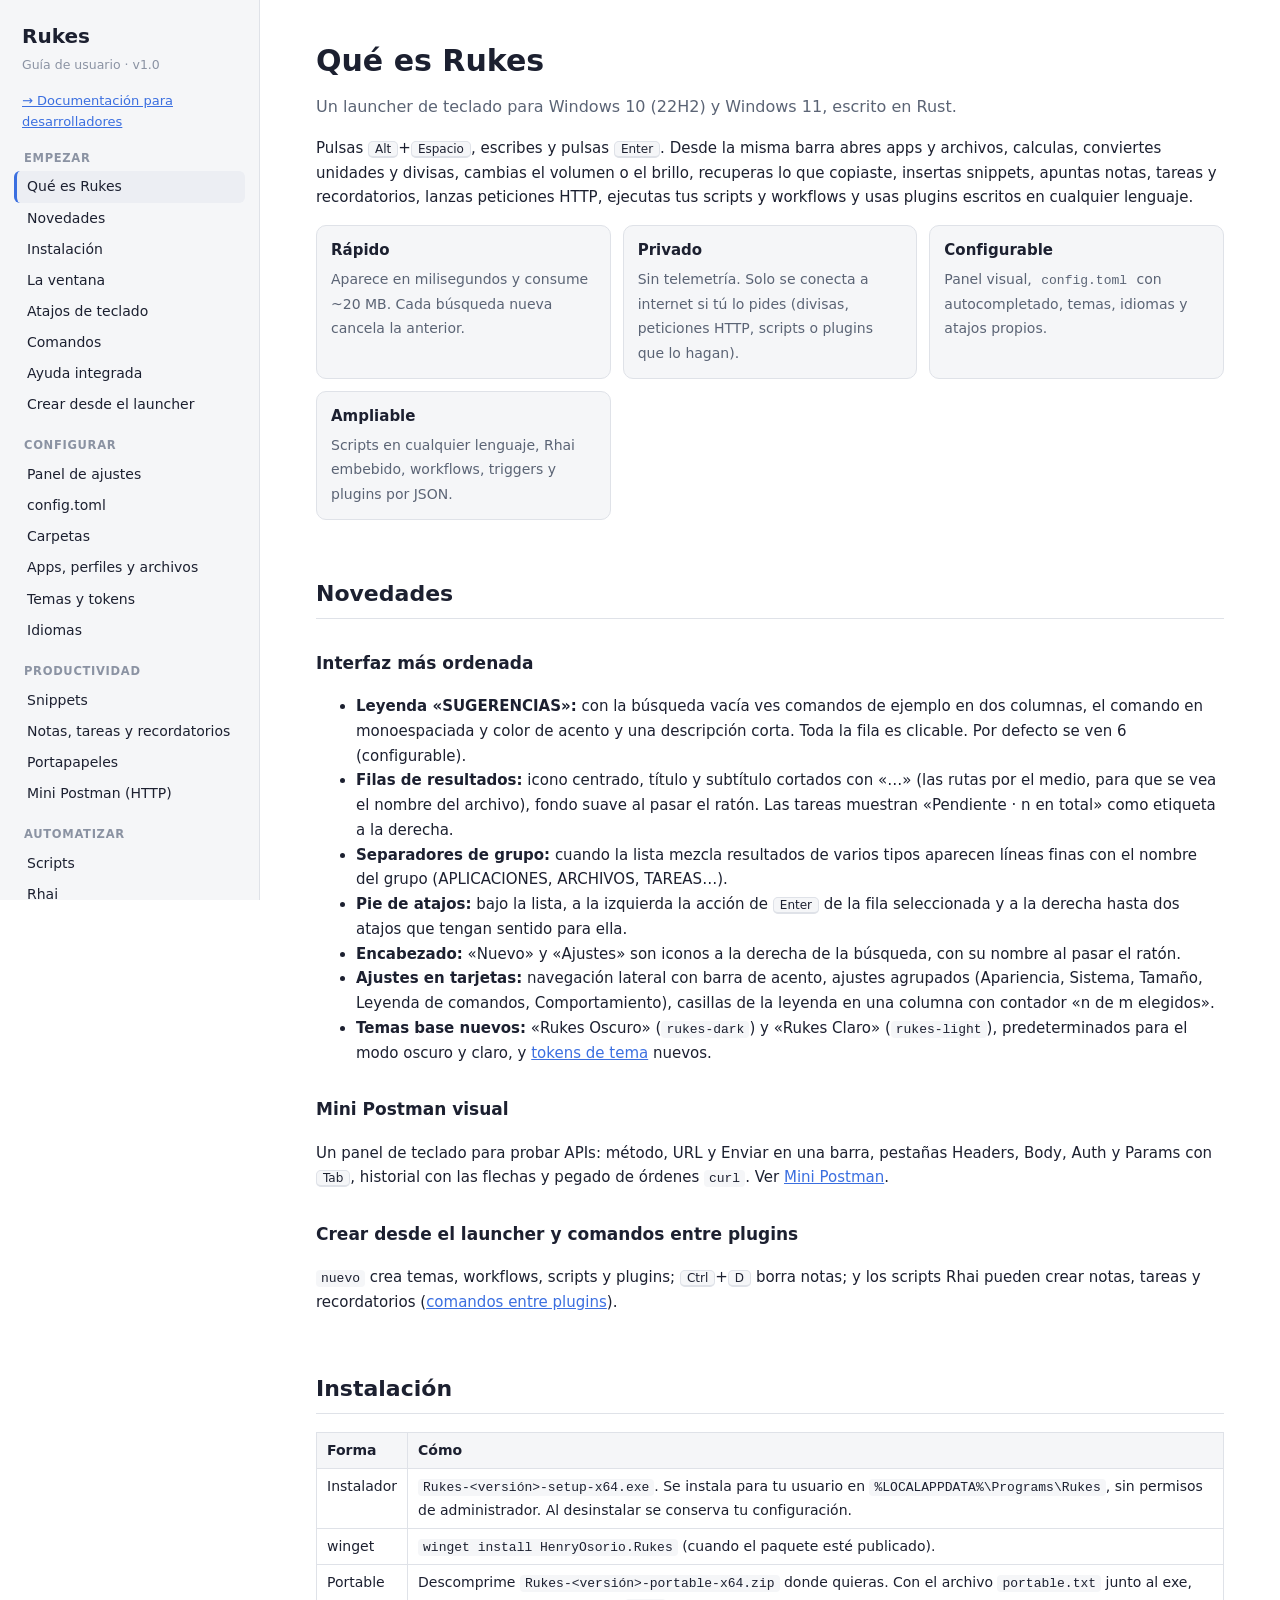
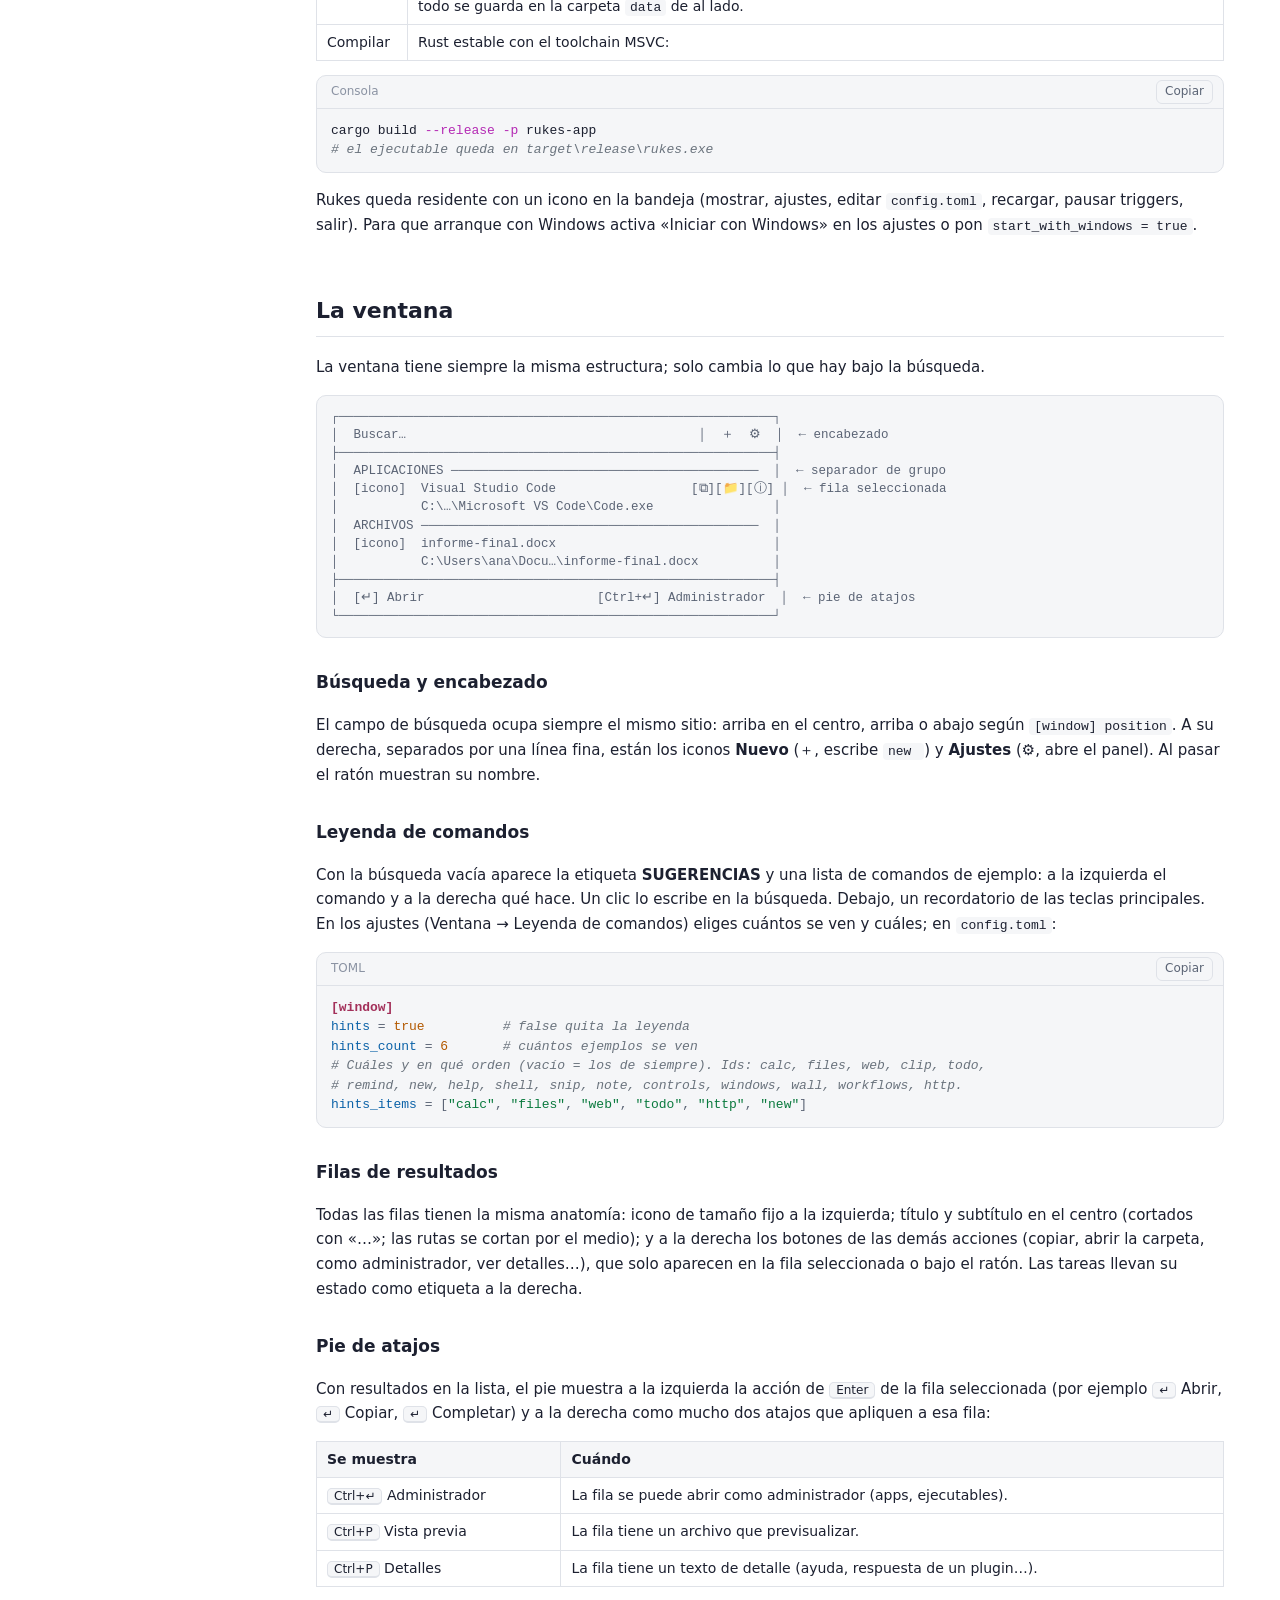
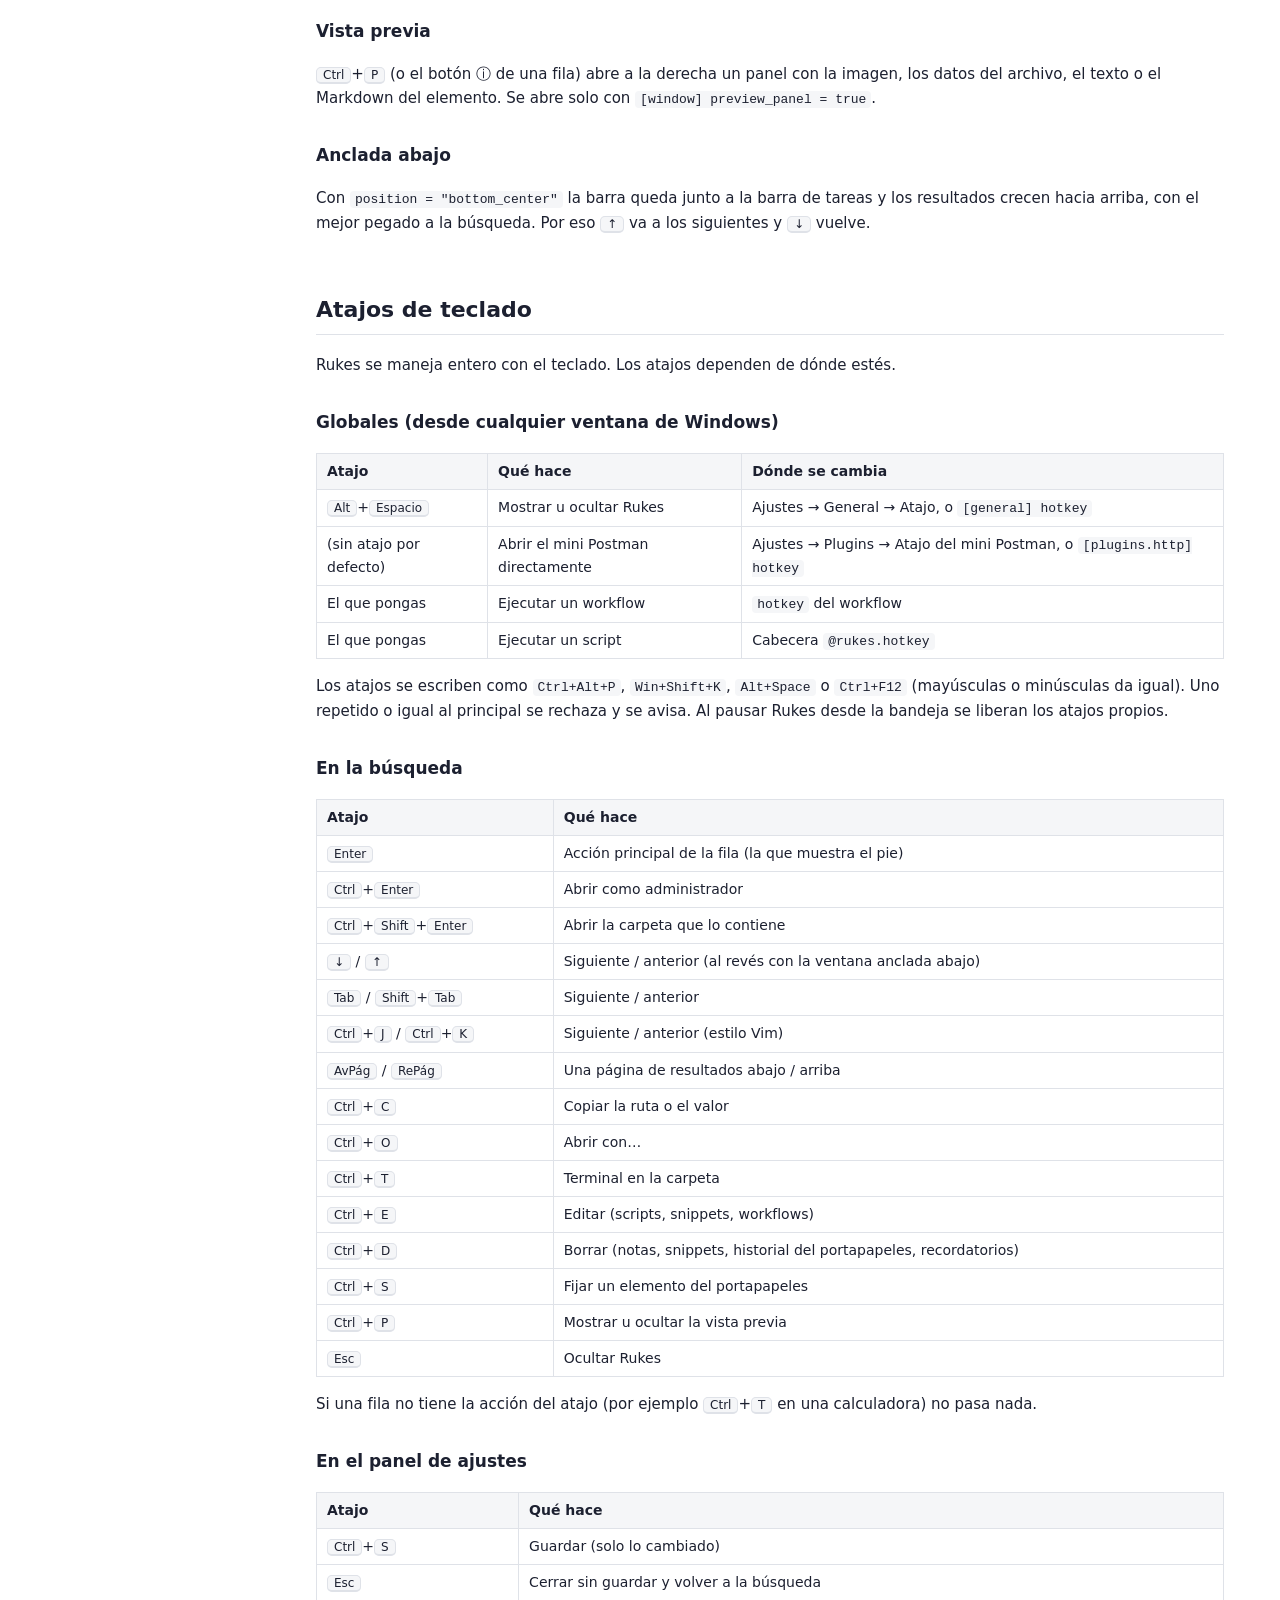
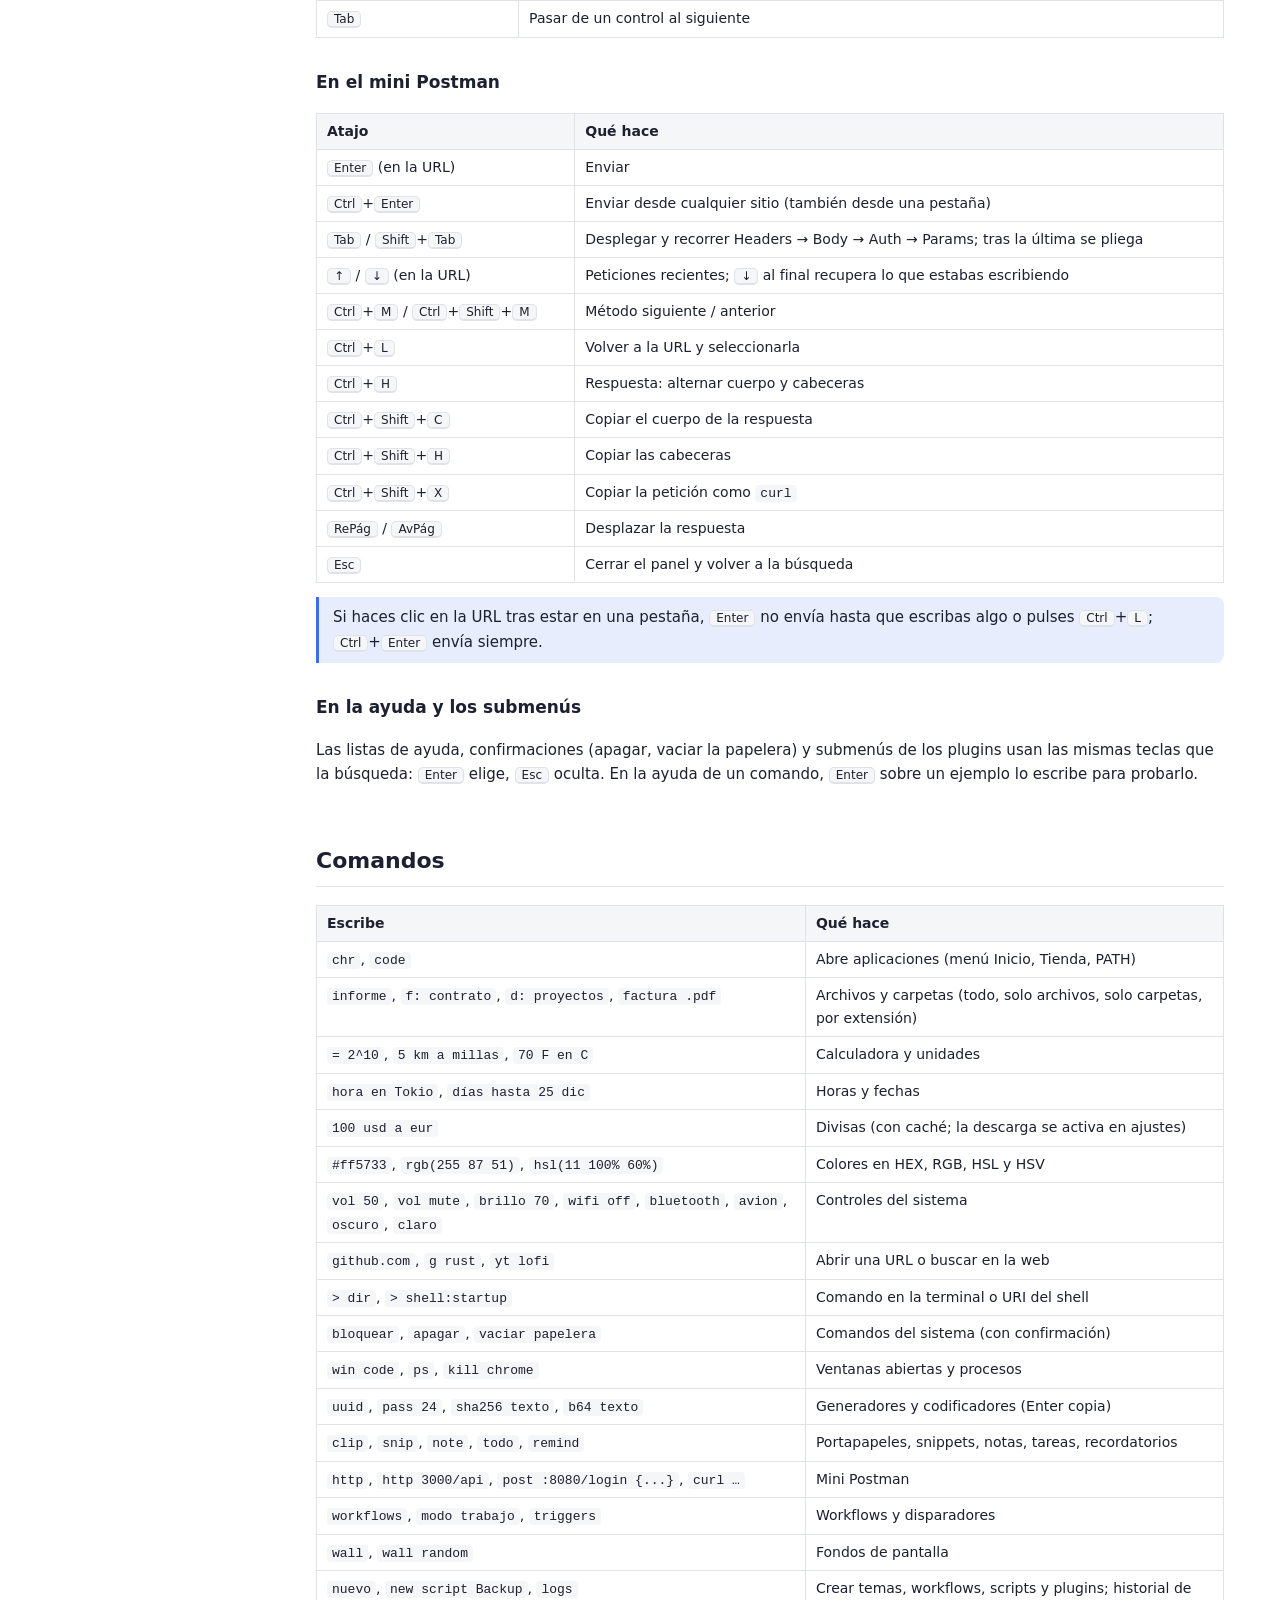
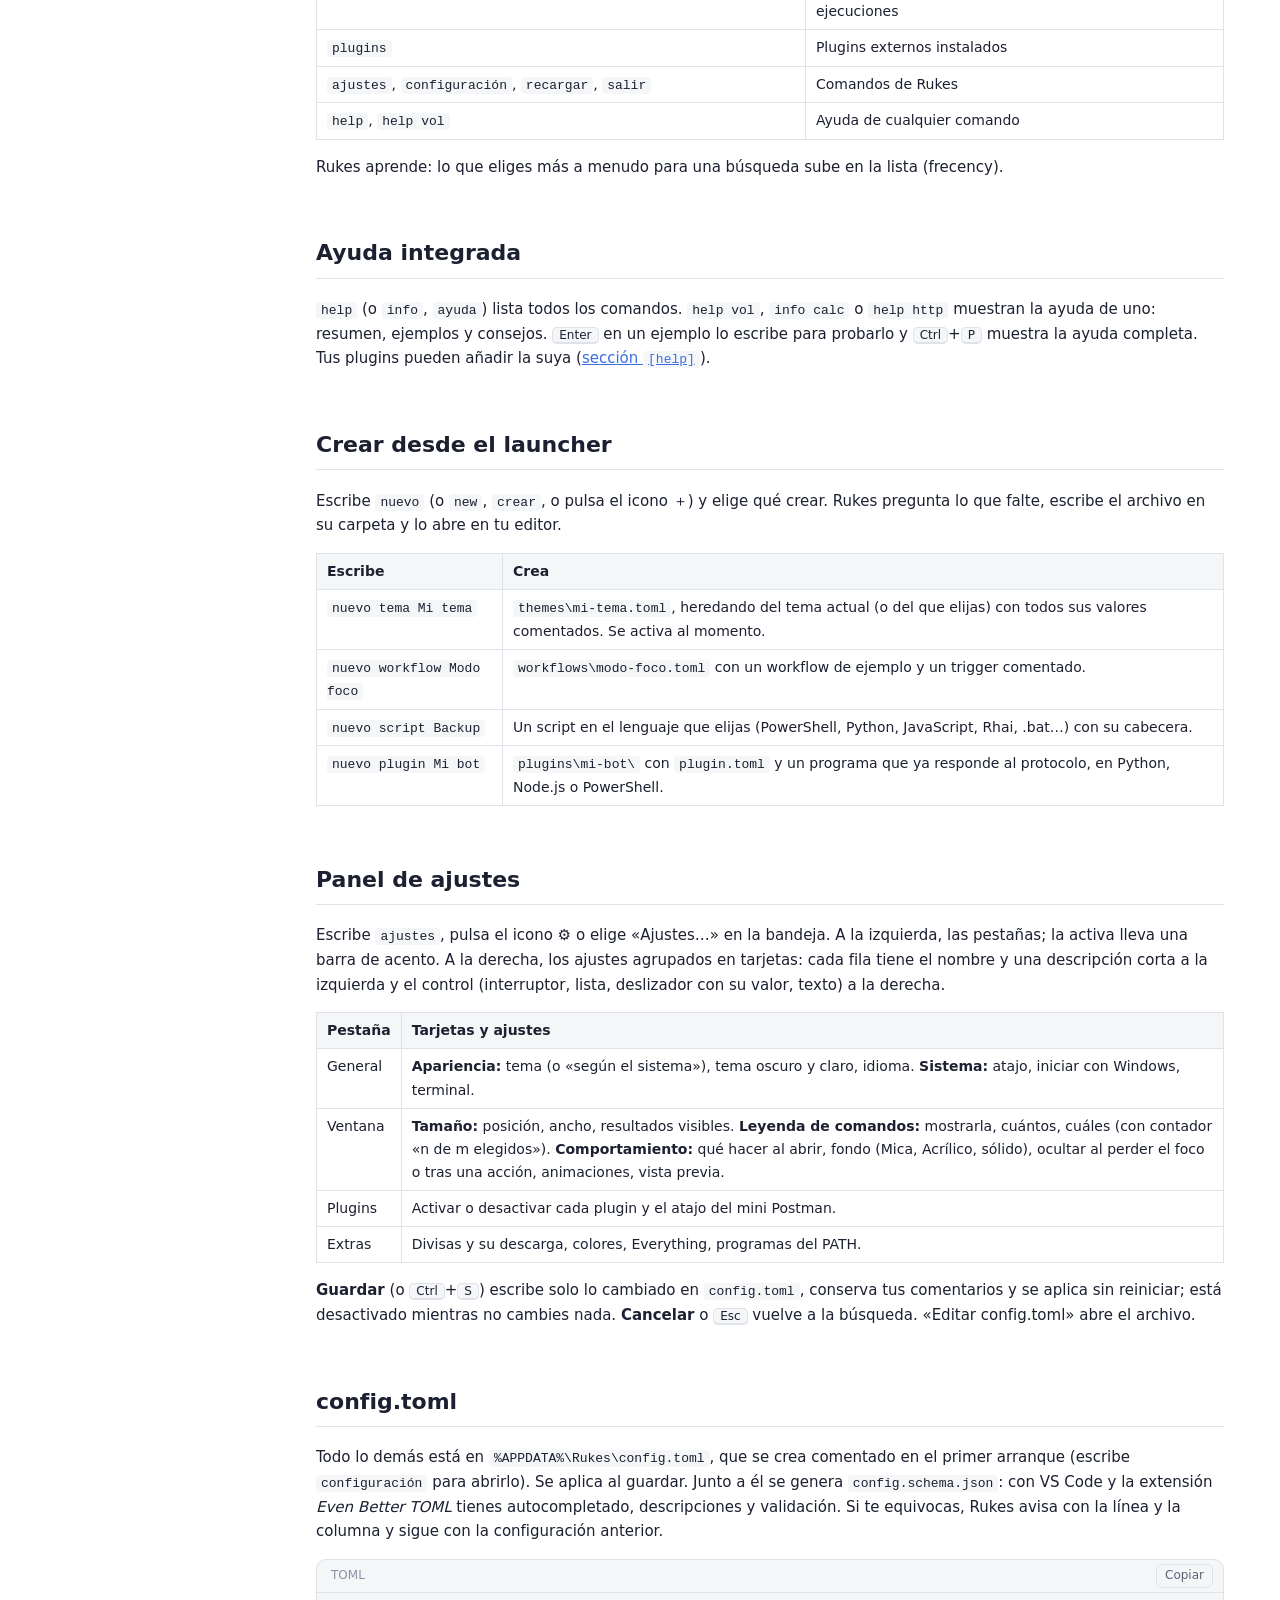
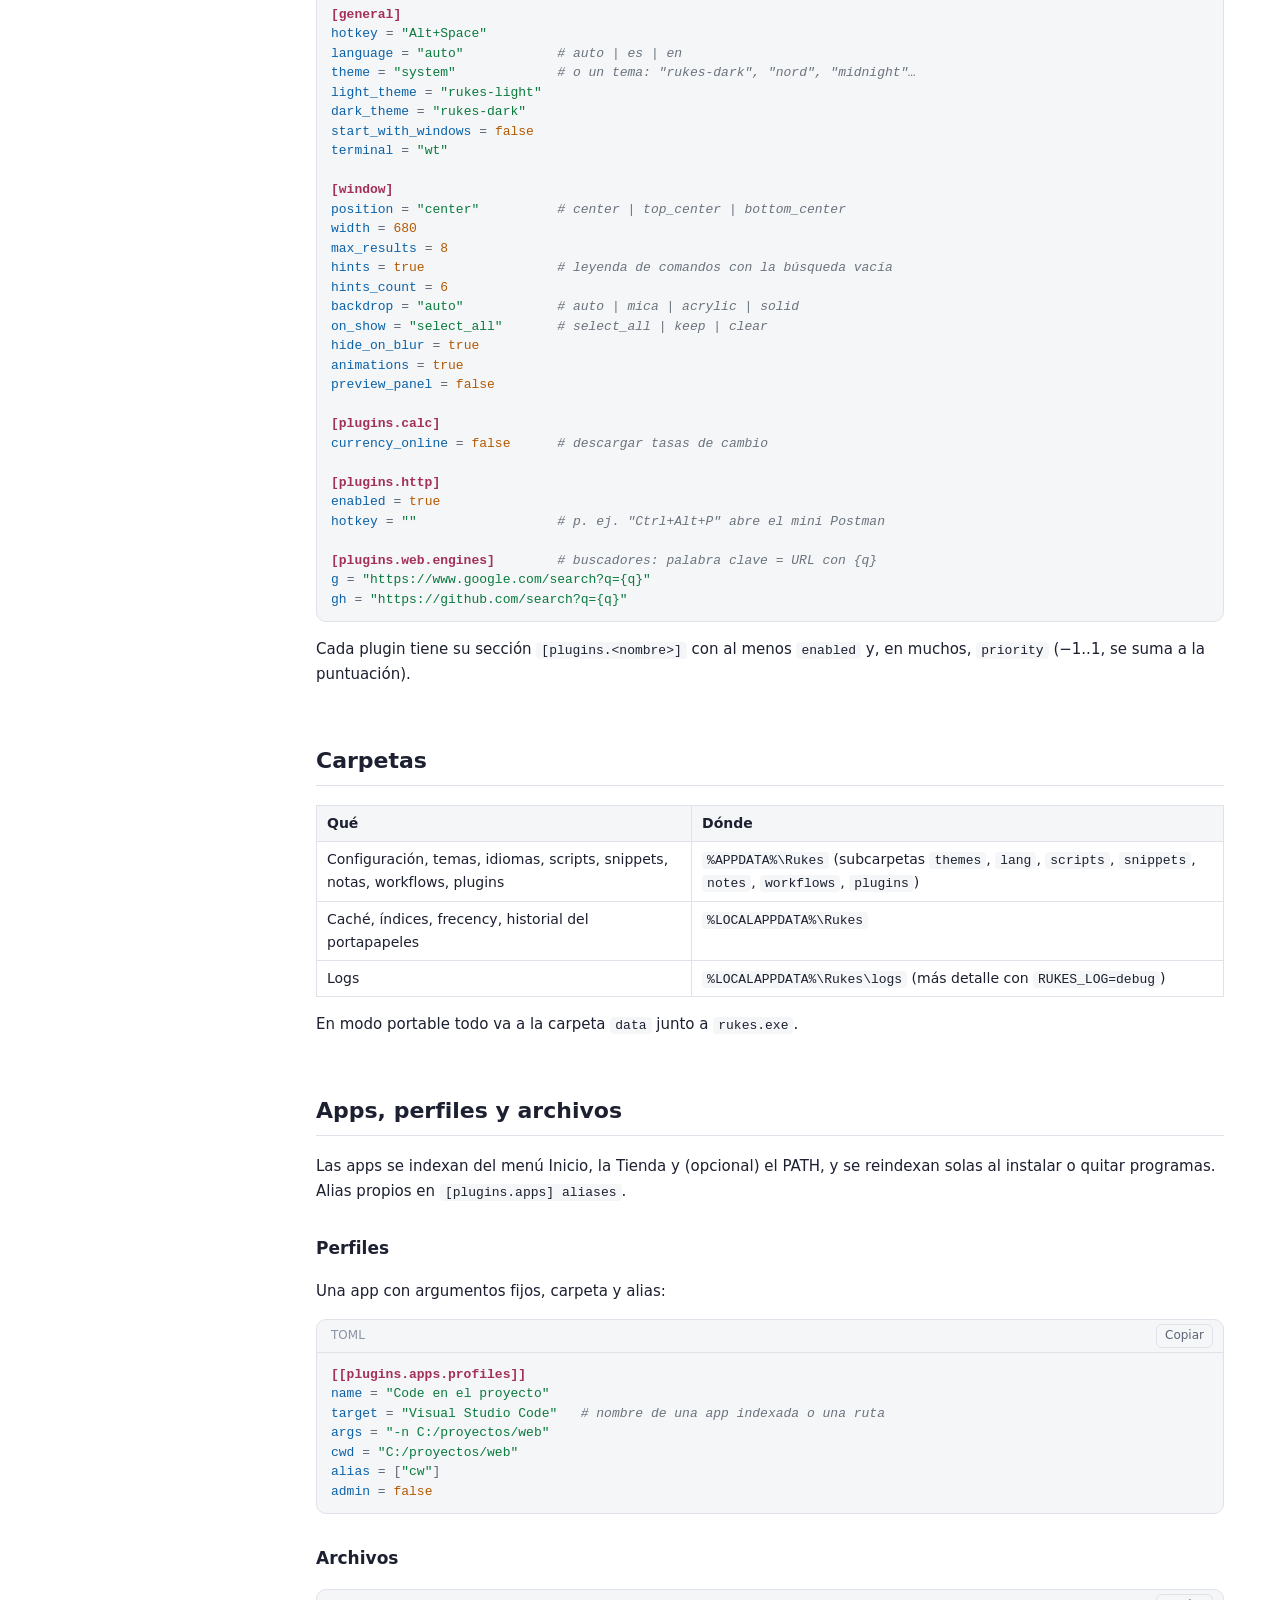
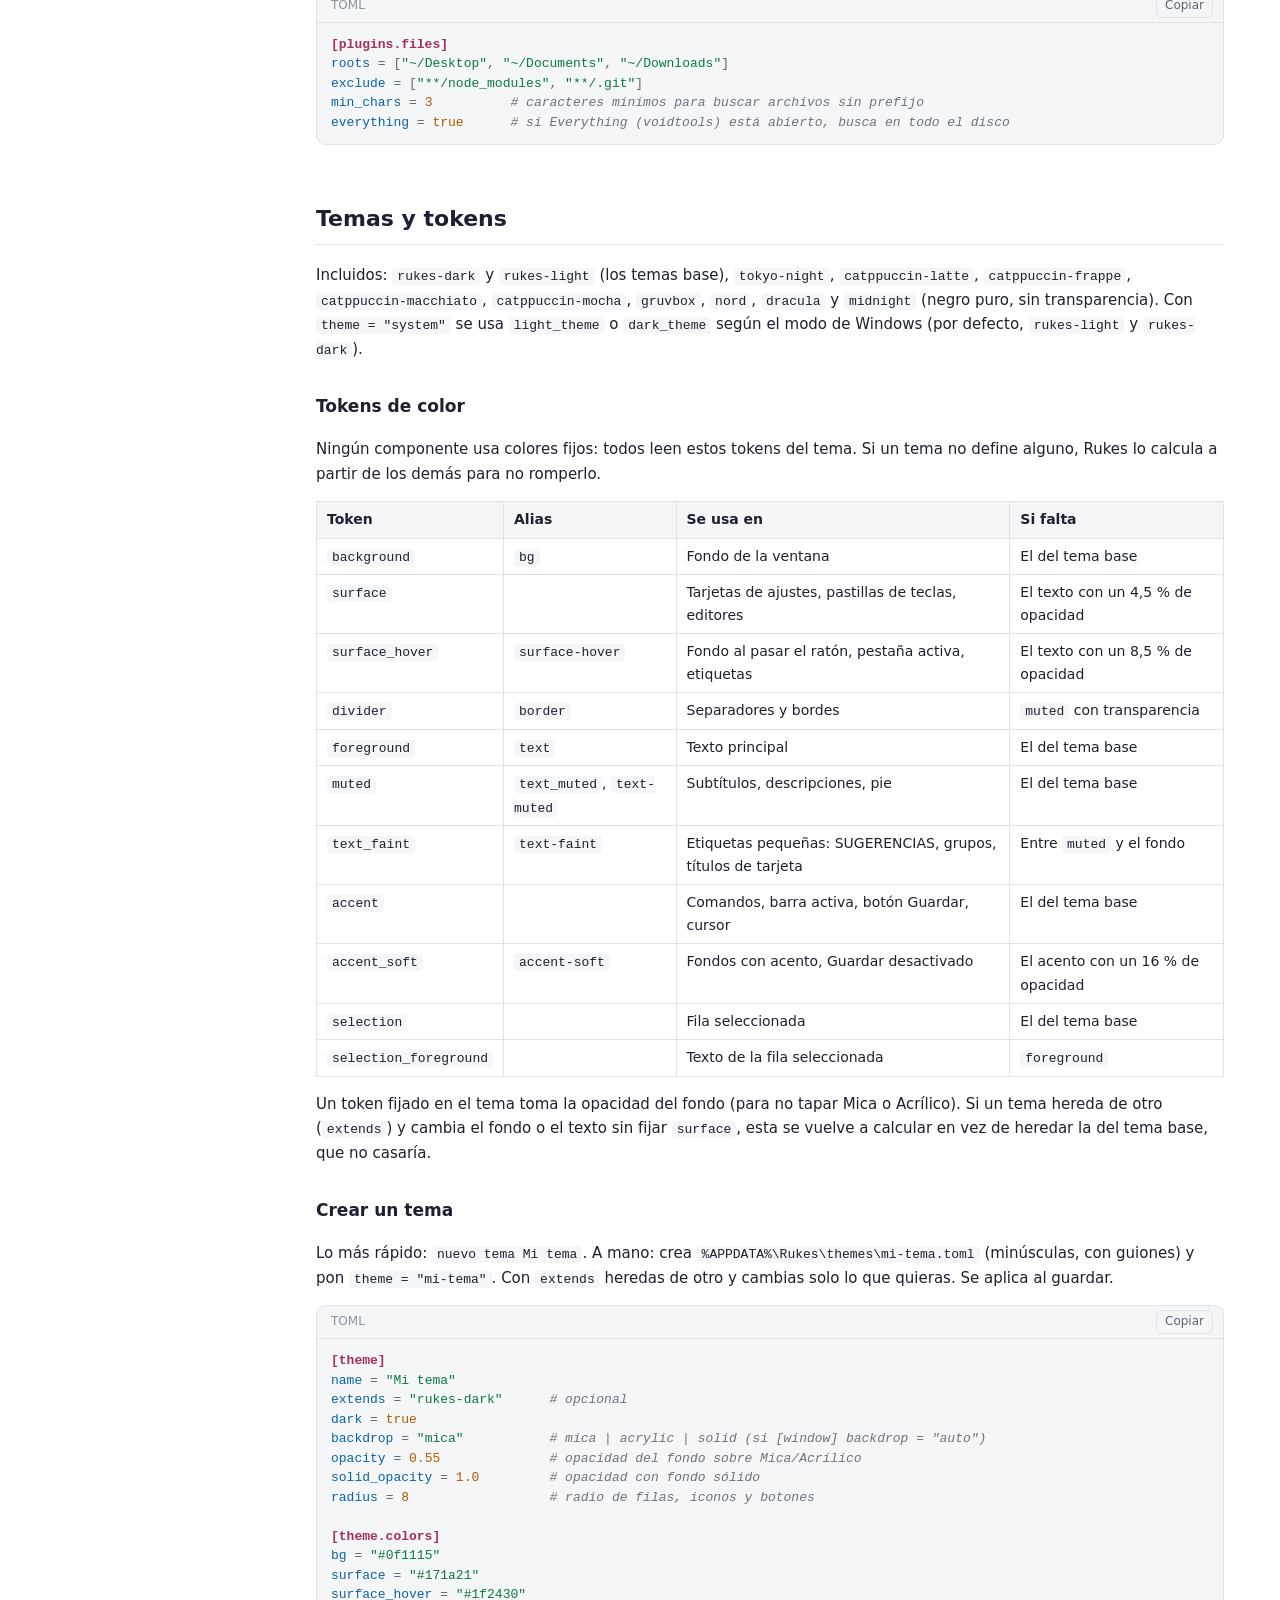
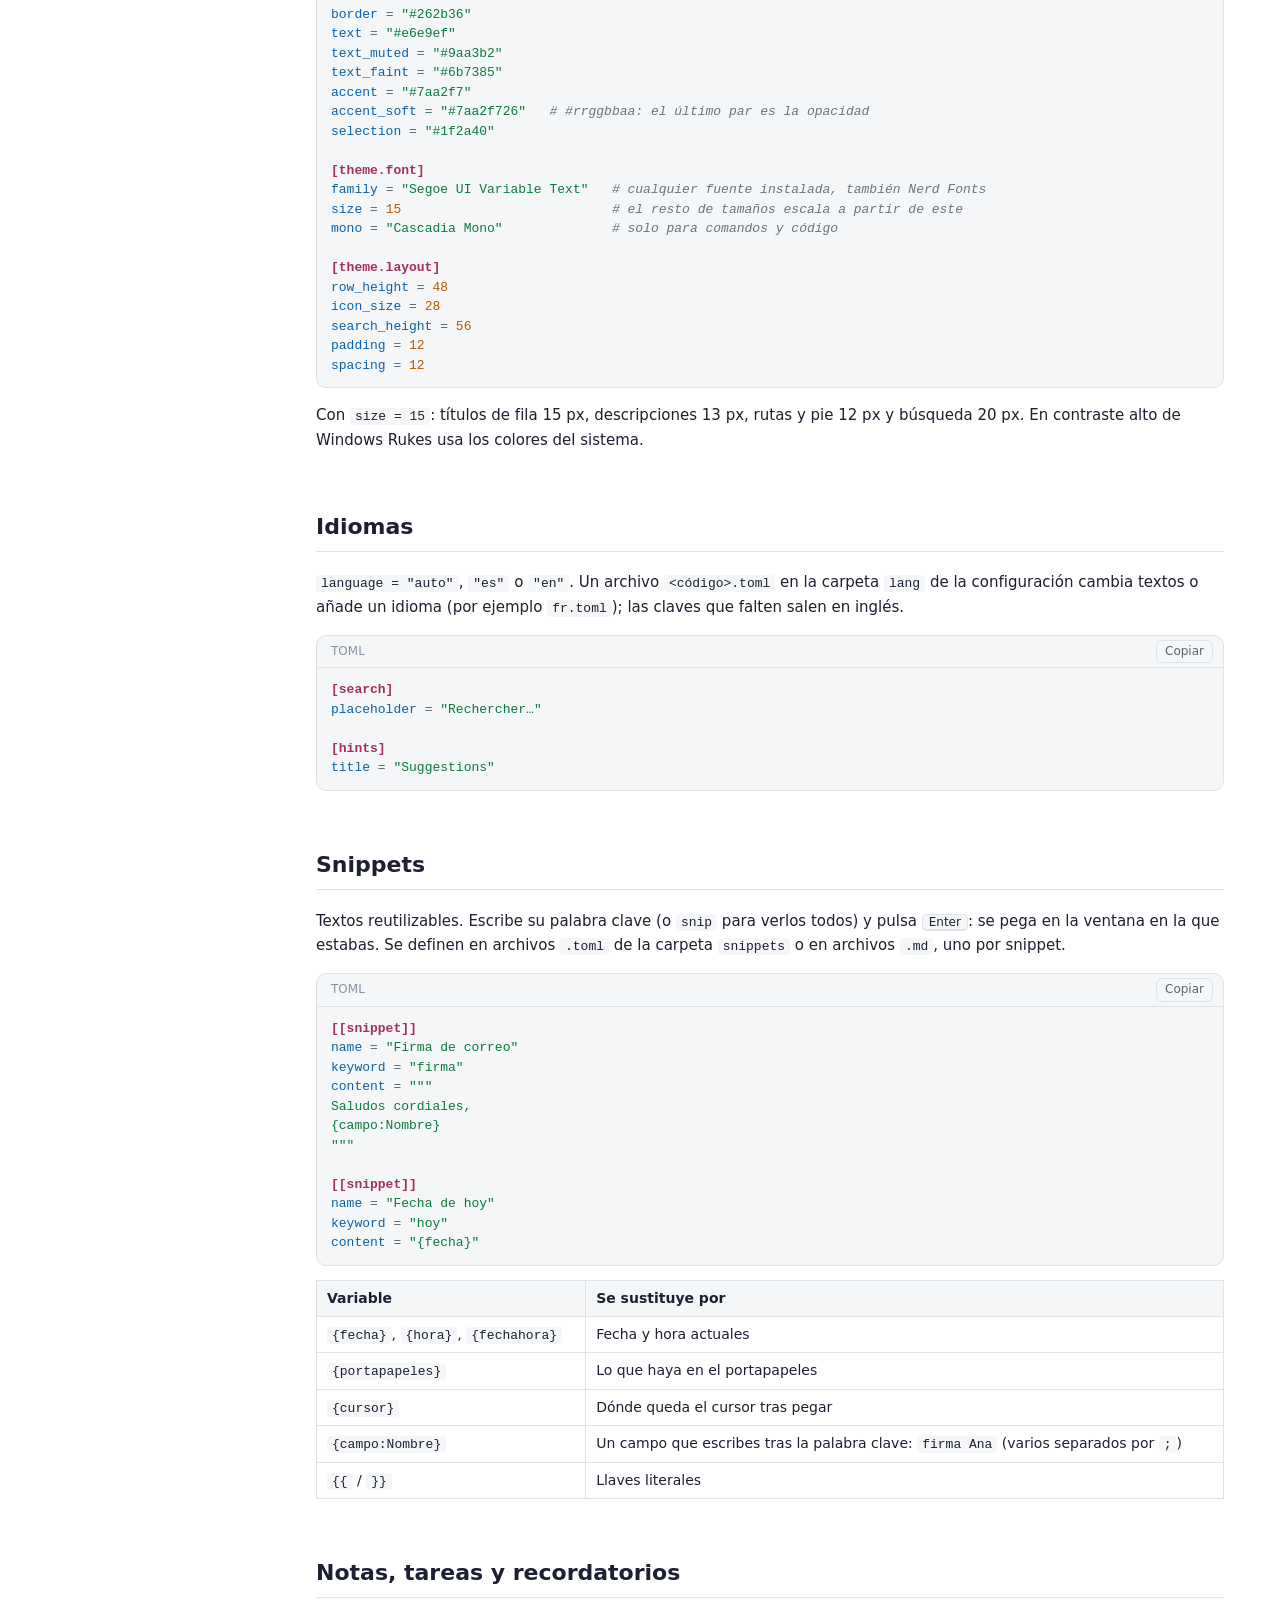
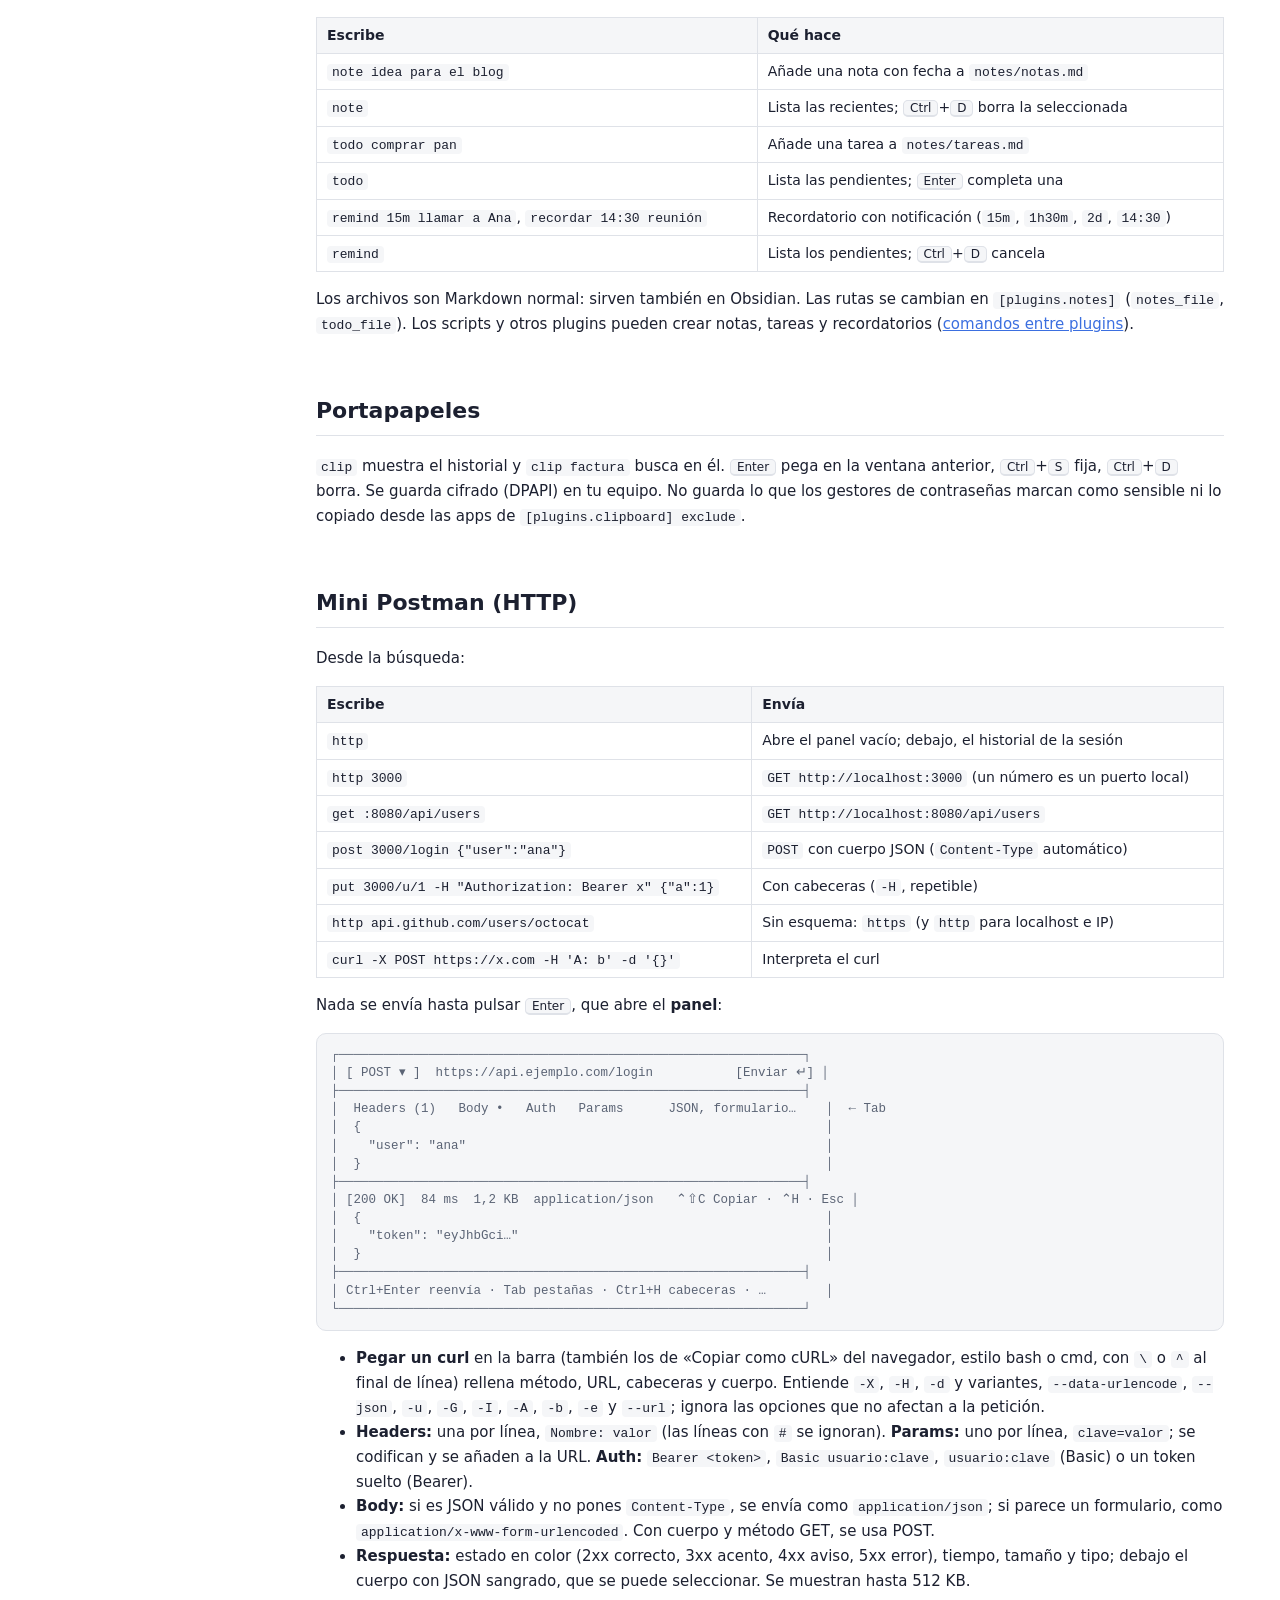
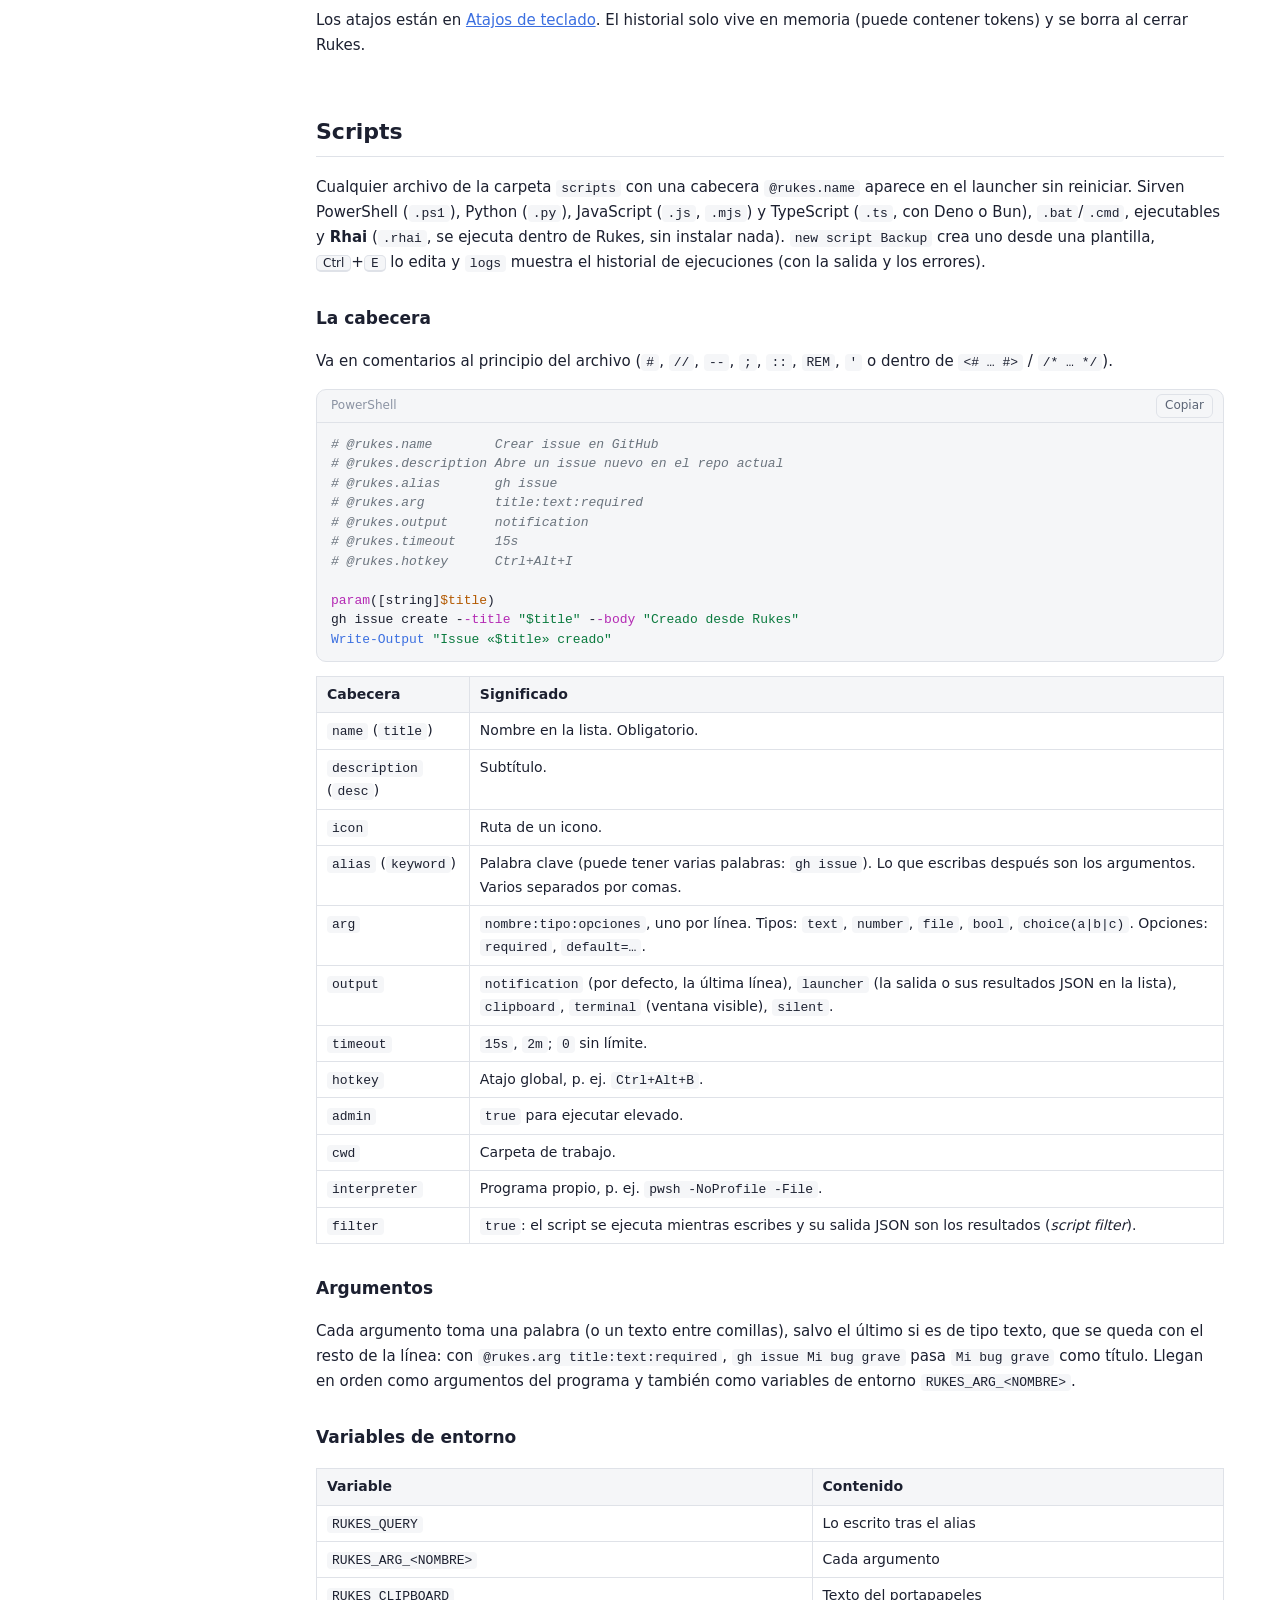
==== commit a7d13547: "docs: guía de usuario y documentación para desarrolladores en HTML" ====
--- a/docs/index.html
+++ b/docs/index.html
@@ -4,98 +4,101 @@
 <meta charset="utf-8">
 <meta name="viewport" content="width=device-width, initial-scale=1">
 <title>Rukes · Documentación</title>
-<style>
-  :root {
-    --bg: #ffffff; --fg: #1f2328; --muted: #59636e; --line: #d1d9e0;
-    --code: #f6f8fa; --accent: #3b6fd8; --side: #f6f8fa;
-  }
-  @media (prefers-color-scheme: dark) {
-    :root {
-      --bg: #0d1117; --fg: #e6edf3; --muted: #9198a1; --line: #30363d;
-      --code: #161b22; --accent: #7aa2f7; --side: #010409;
-    }
-  }
-  * { box-sizing: border-box; }
-  body {
-    margin: 0; background: var(--bg); color: var(--fg);
-    font: 15px/1.6 "Segoe UI Variable Text", "Segoe UI", system-ui, sans-serif;
-  }
-  nav {
-    position: fixed; top: 0; left: 0; bottom: 0; width: 240px; overflow-y: auto;
-    background: var(--side); border-right: 1px solid var(--line); padding: 20px 16px;
-  }
-  nav .brand { font-size: 20px; font-weight: 600; margin-bottom: 4px; }
-  nav .ver { color: var(--muted); font-size: 13px; margin-bottom: 16px; }
-  nav a {
-    display: block; color: var(--fg); text-decoration: none; padding: 4px 8px;
-    border-radius: 6px; font-size: 14px;
-  }
-  nav a:hover { background: var(--line); }
-  nav .group { color: var(--muted); font-size: 12px; text-transform: uppercase;
-    letter-spacing: .05em; margin: 14px 8px 4px; }
-  main { margin-left: 240px; padding: 32px 48px 80px; max-width: 980px; }
-  h1 { font-size: 30px; margin-top: 0; }
-  h2 { font-size: 22px; margin-top: 48px; padding-bottom: 6px; border-bottom: 1px solid var(--line); }
-  h3 { font-size: 17px; margin-top: 28px; }
-  a { color: var(--accent); }
-  code, pre { font-family: "Cascadia Mono", Consolas, monospace; font-size: 13px; }
-  code { background: var(--code); padding: 1px 5px; border-radius: 4px; }
-  pre { background: var(--code); padding: 12px 14px; border-radius: 8px; overflow-x: auto;
-    border: 1px solid var(--line); line-height: 1.45; }
-  pre code { background: none; padding: 0; }
-  table { border-collapse: collapse; width: 100%; margin: 12px 0; font-size: 14px; }
-  th, td { border: 1px solid var(--line); padding: 6px 10px; text-align: left; vertical-align: top; }
-  th { background: var(--code); }
-  .note { border-left: 3px solid var(--accent); background: var(--code); padding: 8px 14px;
-    border-radius: 0 6px 6px 0; margin: 14px 0; }
-  kbd { border: 1px solid var(--line); border-bottom-width: 2px; border-radius: 4px;
-    padding: 0 5px; font-size: 12px; font-family: inherit; background: var(--code); }
-  @media (max-width: 800px) {
-    nav { position: static; width: auto; border-right: 0; border-bottom: 1px solid var(--line); }
-    main { margin-left: 0; padding: 20px; }
-  }
-</style>
+<link rel="stylesheet" href="assets/docs.css">
+<script src="assets/docs.js" defer></script>
 </head>
 <body>
 <nav>
   <div class="brand">Rukes</div>
-  <div class="ver">Documentación · v1.0</div>
+  <div class="ver">Guía de usuario · v1.0</div>
+  <a class="switch" href="desarrolladores.html">→ Documentación para desarrolladores</a>
   <div class="group">Empezar</div>
-  <a href="#intro">Qué es Rukes</a>
-  <a href="#instalar">Instalación</a>
-  <a href="#basico">Uso básico y teclas</a>
-  <a href="#comandos">Comandos</a>
-  <a href="#ayuda">Ayuda integrada</a>
+  <a class="item" href="#intro">Qué es Rukes</a>
+  <a class="item" href="#novedades">Novedades</a>
+  <a class="item" href="#instalar">Instalación</a>
+  <a class="item" href="#interfaz">La ventana</a>
+  <a class="item" href="#atajos">Atajos de teclado</a>
+  <a class="item" href="#comandos">Comandos</a>
+  <a class="item" href="#ayuda">Ayuda integrada</a>
+  <a class="item" href="#crear">Crear desde el launcher</a>
   <div class="group">Configurar</div>
-  <a href="#ajustes">Ajustes y config.toml</a>
-  <a href="#carpetas">Carpetas</a>
-  <a href="#apps">Apps, perfiles y archivos</a>
-  <a href="#temas">Temas</a>
-  <a href="#idiomas">Idiomas</a>
+  <a class="item" href="#ajustes">Panel de ajustes</a>
+  <a class="item" href="#config">config.toml</a>
+  <a class="item" href="#carpetas">Carpetas</a>
+  <a class="item" href="#apps">Apps, perfiles y archivos</a>
+  <a class="item" href="#temas">Temas y tokens</a>
+  <a class="item" href="#idiomas">Idiomas</a>
   <div class="group">Productividad</div>
-  <a href="#snippets">Snippets</a>
-  <a href="#notas">Notas, tareas y recordatorios</a>
-  <a href="#portapapeles">Portapapeles</a>
-  <a href="#http">Peticiones HTTP</a>
+  <a class="item" href="#snippets">Snippets</a>
+  <a class="item" href="#notas">Notas, tareas y recordatorios</a>
+  <a class="item" href="#portapapeles">Portapapeles</a>
+  <a class="item" href="#http">Mini Postman (HTTP)</a>
   <div class="group">Automatizar</div>
-  <a href="#scripts">Scripts</a>
-  <a href="#workflows">Workflows y triggers</a>
-  <a href="#plugins">Plugins externos</a>
+  <a class="item" href="#scripts">Scripts</a>
+  <a class="item" href="#rhai">Rhai</a>
+  <a class="item" href="#rhai-api">Rhai: referencia de la API</a>
+  <a class="item" href="#workflows">Workflows</a>
+  <a class="item" href="#triggers">Triggers</a>
+  <a class="item" href="#plugins">Plugins externos</a>
+  <a class="item" href="#plugin-manifest">plugin.toml</a>
+  <a class="item" href="#plugin-protocol">Protocolo</a>
+  <a class="item" href="#plugin-ejemplos">Plugins de ejemplo</a>
+  <a class="item" href="#plugin-comandos">Comandos entre plugins</a>
+  <a class="item" href="#plugin-depurar">Depurar un plugin</a>
   <div class="group">Más</div>
-  <a href="#exportar">Exportar, importar y portable</a>
-  <a href="#problemas">Problemas frecuentes</a>
+  <a class="item" href="#exportar">Exportar, importar y portable</a>
+  <a class="item" href="#problemas">Problemas frecuentes</a>
 </nav>
 
 <main>
 
 <h1 id="intro">Qué es Rukes</h1>
-<p>Rukes es un launcher de teclado para Windows 10 (22H2) y Windows 11, escrito en Rust. Pulsas
-<kbd>Alt</kbd>+<kbd>Espacio</kbd>, escribes y pulsas <kbd>Enter</kbd>: abre apps y archivos,
-calcula, convierte unidades y divisas, cambia el volumen, guarda el historial del portapapeles,
-inserta snippets, ejecuta tus scripts y workflows, hace peticiones HTTP y admite plugins escritos
-en cualquier lenguaje.</p>
-<p>No envía telemetría ni se conecta a internet salvo lo que actives tú (tasas de cambio,
-peticiones HTTP que lanzas, scripts o plugins que lo hagan).</p>
+<p class="lead">Un launcher de teclado para Windows 10 (22H2) y Windows 11, escrito en Rust.</p>
+<p>Pulsas <kbd>Alt</kbd>+<kbd>Espacio</kbd>, escribes y pulsas <kbd>Enter</kbd>. Desde la misma barra
+abres apps y archivos, calculas, conviertes unidades y divisas, cambias el volumen o el brillo,
+recuperas lo que copiaste, insertas snippets, apuntas notas, tareas y recordatorios, lanzas
+peticiones HTTP, ejecutas tus scripts y workflows y usas plugins escritos en cualquier lenguaje.</p>
+<div class="cards">
+  <div class="card"><b>Rápido</b><span>Aparece en milisegundos y consume ~20 MB. Cada búsqueda nueva
+    cancela la anterior.</span></div>
+  <div class="card"><b>Privado</b><span>Sin telemetría. Solo se conecta a internet si tú lo pides
+    (divisas, peticiones HTTP, scripts o plugins que lo hagan).</span></div>
+  <div class="card"><b>Configurable</b><span>Panel visual, <code>config.toml</code> con
+    autocompletado, temas, idiomas y atajos propios.</span></div>
+  <div class="card"><b>Ampliable</b><span>Scripts en cualquier lenguaje, Rhai embebido, workflows,
+    triggers y plugins por JSON.</span></div>
+</div>
+
+<h2 id="novedades">Novedades</h2>
+<h3>Interfaz más ordenada</h3>
+<ul>
+  <li><b>Leyenda «SUGERENCIAS»:</b> con la búsqueda vacía ves comandos de ejemplo en dos columnas,
+    el comando en monoespaciada y color de acento y una descripción corta. Toda la fila es
+    clicable. Por defecto se ven 6 (configurable).</li>
+  <li><b>Filas de resultados:</b> icono centrado, título y subtítulo cortados con «…» (las rutas
+    por el medio, para que se vea el nombre del archivo), fondo suave al pasar el ratón. Las
+    tareas muestran «Pendiente · n en total» como etiqueta a la derecha.</li>
+  <li><b>Separadores de grupo:</b> cuando la lista mezcla resultados de varios tipos aparecen
+    líneas finas con el nombre del grupo (APLICACIONES, ARCHIVOS, TAREAS…).</li>
+  <li><b>Pie de atajos:</b> bajo la lista, a la izquierda la acción de <kbd>Enter</kbd> de la fila
+    seleccionada y a la derecha hasta dos atajos que tengan sentido para ella.</li>
+  <li><b>Encabezado:</b> «Nuevo» y «Ajustes» son iconos a la derecha de la búsqueda, con su nombre
+    al pasar el ratón.</li>
+  <li><b>Ajustes en tarjetas:</b> navegación lateral con barra de acento, ajustes agrupados
+    (Apariencia, Sistema, Tamaño, Leyenda de comandos, Comportamiento), casillas de la leyenda en
+    una columna con contador «n de m elegidos».</li>
+  <li><b>Temas base nuevos:</b> «Rukes Oscuro» (<code>rukes-dark</code>) y «Rukes Claro»
+    (<code>rukes-light</code>), predeterminados para el modo oscuro y claro, y
+    <a href="#tokens">tokens de tema</a> nuevos.</li>
+</ul>
+<h3>Mini Postman visual</h3>
+<p>Un panel de teclado para probar APIs: método, URL y Enviar en una barra, pestañas Headers,
+Body, Auth y Params con <kbd>Tab</kbd>, historial con las flechas y pegado de órdenes
+<code>curl</code>. Ver <a href="#http">Mini Postman</a>.</p>
+<h3>Crear desde el launcher y comandos entre plugins</h3>
+<p><code>nuevo</code> crea temas, workflows, scripts y plugins; <kbd>Ctrl</kbd>+<kbd>D</kbd> borra
+notas; y los scripts Rhai pueden crear notas, tareas y recordatorios
+(<a href="#plugin-comandos">comandos entre plugins</a>).</p>
 
 <h2 id="instalar">Instalación</h2>
 <table>
@@ -103,35 +106,143 @@
   <tr><td>Instalador</td><td><code>Rukes-&lt;versión&gt;-setup-x64.exe</code>. Se instala para tu
     usuario en <code>%LOCALAPPDATA%\Programs\Rukes</code>, sin permisos de administrador. Al
     desinstalar se conserva tu configuración.</td></tr>
-  <tr><td>winget</td><td><code>winget install HenryOsorio.Rukes</code></td></tr>
+  <tr><td>winget</td><td><code>winget install HenryOsorio.Rukes</code> (cuando el paquete esté
+    publicado).</td></tr>
   <tr><td>Portable</td><td>Descomprime <code>Rukes-&lt;versión&gt;-portable-x64.zip</code> donde
     quieras. Con el archivo <code>portable.txt</code> junto al exe, todo se guarda en la carpeta
     <code>data</code> de al lado.</td></tr>
-  <tr><td>Compilar</td><td><code>cargo build --release -p rukes-app</code> (Rust estable, toolchain
-    MSVC). El exe queda en <code>target/release/rukes.exe</code>.</td></tr>
-</table>
-<p>Rukes queda residente con un icono en la bandeja. Para que arranque con Windows activa
-«Iniciar con Windows» en los ajustes (o <code>start_with_windows = true</code>).</p>
-
-<h2 id="basico">Uso básico y teclas</h2>
-<p>Con la búsqueda vacía aparece una <b>leyenda</b> con ejemplos: haz clic en uno para escribirlo.
-En la fila seleccionada (o bajo el ratón) aparecen <b>botones</b> con las demás acciones; pasa el
-ratón por encima para ver qué hace cada uno.</p>
-<table>
-  <tr><th>Tecla</th><th>Acción</th></tr>
-  <tr><td><kbd>Alt</kbd>+<kbd>Espacio</kbd></td><td>Mostrar u ocultar (configurable)</td></tr>
-  <tr><td><kbd>Enter</kbd></td><td>Acción principal</td></tr>
+  <tr><td>Compilar</td><td>Rust estable con el toolchain MSVC:</td></tr>
+</table>
+<pre><code class="language-bash">cargo build --release -p rukes-app
+# el ejecutable queda en target\release\rukes.exe</code></pre>
+<p>Rukes queda residente con un icono en la bandeja (mostrar, ajustes, editar
+<code>config.toml</code>, recargar, pausar triggers, salir). Para que arranque con Windows activa
+«Iniciar con Windows» en los ajustes o pon <code>start_with_windows = true</code>.</p>
+
+<h2 id="interfaz">La ventana</h2>
+<p>La ventana tiene siempre la misma estructura; solo cambia lo que hay bajo la búsqueda.</p>
+<div class="diagram">┌──────────────────────────────────────────────────────────┐
+│  Buscar…                                       │  ＋  ⚙  │  ← encabezado
+├──────────────────────────────────────────────────────────┤
+│  APLICACIONES ─────────────────────────────────────────  │  ← separador de grupo
+│  [icono]  Visual Studio Code                  [⧉][📁][ⓘ] │  ← fila seleccionada
+│           C:\…\Microsoft VS Code\Code.exe                │
+│  ARCHIVOS ─────────────────────────────────────────────  │
+│  [icono]  informe-final.docx                             │
+│           C:\Users\ana\Docu…\informe-final.docx          │
+├──────────────────────────────────────────────────────────┤
+│  [↵] Abrir                       [Ctrl+↵] Administrador  │  ← pie de atajos
+└──────────────────────────────────────────────────────────┘</div>
+<h3>Búsqueda y encabezado</h3>
+<p>El campo de búsqueda ocupa siempre el mismo sitio: arriba en el centro, arriba o abajo según
+<code>[window] position</code>. A su derecha, separados por una línea fina, están los iconos
+<b>Nuevo</b> (＋, escribe <code>new </code>) y <b>Ajustes</b> (⚙, abre el panel). Al pasar el
+ratón muestran su nombre.</p>
+<h3>Leyenda de comandos</h3>
+<p>Con la búsqueda vacía aparece la etiqueta <b>SUGERENCIAS</b> y una lista de comandos de
+ejemplo: a la izquierda el comando y a la derecha qué hace. Un clic lo escribe en la búsqueda.
+Debajo, un recordatorio de las teclas principales. En los ajustes (Ventana → Leyenda de
+comandos) eliges cuántos se ven y cuáles; en <code>config.toml</code>:</p>
+<pre><code class="language-toml">[window]
+hints = true          # false quita la leyenda
+hints_count = 6       # cuántos ejemplos se ven
+# Cuáles y en qué orden (vacío = los de siempre). Ids: calc, files, web, clip, todo,
+# remind, new, help, shell, snip, note, controls, windows, wall, workflows, http.
+hints_items = ["calc", "files", "web", "todo", "http", "new"]</code></pre>
+<h3>Filas de resultados</h3>
+<p>Todas las filas tienen la misma anatomía: icono de tamaño fijo a la izquierda; título y
+subtítulo en el centro (cortados con «…»; las rutas se cortan por el medio); y a la derecha los
+botones de las demás acciones (copiar, abrir la carpeta, como administrador, ver detalles…), que
+solo aparecen en la fila seleccionada o bajo el ratón. Las tareas llevan su estado como etiqueta
+a la derecha.</p>
+<h3>Pie de atajos</h3>
+<p>Con resultados en la lista, el pie muestra a la izquierda la acción de <kbd>Enter</kbd> de la
+fila seleccionada (por ejemplo <kbd>↵</kbd> Abrir, <kbd>↵</kbd> Copiar, <kbd>↵</kbd> Completar) y a
+la derecha como mucho dos atajos que apliquen a esa fila:</p>
+<table>
+  <tr><th>Se muestra</th><th>Cuándo</th></tr>
+  <tr><td><kbd>Ctrl+↵</kbd> Administrador</td><td>La fila se puede abrir como administrador
+    (apps, ejecutables).</td></tr>
+  <tr><td><kbd>Ctrl+P</kbd> Vista previa</td><td>La fila tiene un archivo que previsualizar.</td></tr>
+  <tr><td><kbd>Ctrl+P</kbd> Detalles</td><td>La fila tiene un texto de detalle (ayuda, respuesta
+    de un plugin…).</td></tr>
+</table>
+<h3>Vista previa</h3>
+<p><kbd>Ctrl</kbd>+<kbd>P</kbd> (o el botón ⓘ de una fila) abre a la derecha un panel con la
+imagen, los datos del archivo, el texto o el Markdown del elemento. Se abre solo con
+<code>[window] preview_panel = true</code>.</p>
+<h3>Anclada abajo</h3>
+<p>Con <code>position = "bottom_center"</code> la barra queda junto a la barra de tareas y los
+resultados crecen hacia arriba, con el mejor pegado a la búsqueda. Por eso <kbd>↑</kbd> va a los
+siguientes y <kbd>↓</kbd> vuelve.</p>
+
+<h2 id="atajos">Atajos de teclado</h2>
+<p>Rukes se maneja entero con el teclado. Los atajos dependen de dónde estés.</p>
+<h3>Globales (desde cualquier ventana de Windows)</h3>
+<table>
+  <tr><th>Atajo</th><th>Qué hace</th><th>Dónde se cambia</th></tr>
+  <tr><td><kbd>Alt</kbd>+<kbd>Espacio</kbd></td><td>Mostrar u ocultar Rukes</td><td>Ajustes → General →
+    Atajo, o <code>[general] hotkey</code></td></tr>
+  <tr><td>(sin atajo por defecto)</td><td>Abrir el mini Postman directamente</td><td>Ajustes →
+    Plugins → Atajo del mini Postman, o <code>[plugins.http] hotkey</code></td></tr>
+  <tr><td>El que pongas</td><td>Ejecutar un workflow</td><td><code>hotkey</code> del workflow</td></tr>
+  <tr><td>El que pongas</td><td>Ejecutar un script</td><td>Cabecera <code>@rukes.hotkey</code></td></tr>
+</table>
+<p>Los atajos se escriben como <code>Ctrl+Alt+P</code>, <code>Win+Shift+K</code>,
+<code>Alt+Space</code> o <code>Ctrl+F12</code> (mayúsculas o minúsculas da igual). Uno repetido o
+igual al principal se rechaza y se avisa. Al pausar Rukes desde la bandeja se liberan los atajos
+propios.</p>
+<h3>En la búsqueda</h3>
+<table>
+  <tr><th>Atajo</th><th>Qué hace</th></tr>
+  <tr><td><kbd>Enter</kbd></td><td>Acción principal de la fila (la que muestra el pie)</td></tr>
   <tr><td><kbd>Ctrl</kbd>+<kbd>Enter</kbd></td><td>Abrir como administrador</td></tr>
-  <tr><td><kbd>Ctrl</kbd>+<kbd>Shift</kbd>+<kbd>Enter</kbd></td><td>Abrir la carpeta contenedora</td></tr>
+  <tr><td><kbd>Ctrl</kbd>+<kbd>Shift</kbd>+<kbd>Enter</kbd></td><td>Abrir la carpeta que lo contiene</td></tr>
+  <tr><td><kbd>↓</kbd> / <kbd>↑</kbd></td><td>Siguiente / anterior (al revés con la ventana anclada abajo)</td></tr>
+  <tr><td><kbd>Tab</kbd> / <kbd>Shift</kbd>+<kbd>Tab</kbd></td><td>Siguiente / anterior</td></tr>
+  <tr><td><kbd>Ctrl</kbd>+<kbd>J</kbd> / <kbd>Ctrl</kbd>+<kbd>K</kbd></td><td>Siguiente / anterior (estilo Vim)</td></tr>
+  <tr><td><kbd>AvPág</kbd> / <kbd>RePág</kbd></td><td>Una página de resultados abajo / arriba</td></tr>
   <tr><td><kbd>Ctrl</kbd>+<kbd>C</kbd></td><td>Copiar la ruta o el valor</td></tr>
-  <tr><td><kbd>Ctrl</kbd>+<kbd>O</kbd> / <kbd>Ctrl</kbd>+<kbd>T</kbd></td><td>Abrir con… / terminal en la carpeta</td></tr>
-  <tr><td><kbd>Ctrl</kbd>+<kbd>E</kbd> / <kbd>Ctrl</kbd>+<kbd>D</kbd></td><td>Editar / borrar (scripts, snippets, historial, recordatorios)</td></tr>
+  <tr><td><kbd>Ctrl</kbd>+<kbd>O</kbd></td><td>Abrir con…</td></tr>
+  <tr><td><kbd>Ctrl</kbd>+<kbd>T</kbd></td><td>Terminal en la carpeta</td></tr>
+  <tr><td><kbd>Ctrl</kbd>+<kbd>E</kbd></td><td>Editar (scripts, snippets, workflows)</td></tr>
+  <tr><td><kbd>Ctrl</kbd>+<kbd>D</kbd></td><td>Borrar (notas, snippets, historial del portapapeles, recordatorios)</td></tr>
   <tr><td><kbd>Ctrl</kbd>+<kbd>S</kbd></td><td>Fijar un elemento del portapapeles</td></tr>
-  <tr><td><kbd>Ctrl</kbd>+<kbd>P</kbd></td><td>Panel de vista previa y detalles</td></tr>
-  <tr><td><kbd>↑</kbd> <kbd>↓</kbd>, <kbd>Tab</kbd>, <kbd>Ctrl</kbd>+<kbd>J</kbd>/<kbd>K</kbd></td><td>Moverse por los resultados</td></tr>
-  <tr><td><kbd>Esc</kbd></td><td>Ocultar</td></tr>
-</table>
-<p>Rukes aprende: lo que eliges más a menudo para una búsqueda sube en la lista.</p>
+  <tr><td><kbd>Ctrl</kbd>+<kbd>P</kbd></td><td>Mostrar u ocultar la vista previa</td></tr>
+  <tr><td><kbd>Esc</kbd></td><td>Ocultar Rukes</td></tr>
+</table>
+<p>Si una fila no tiene la acción del atajo (por ejemplo <kbd>Ctrl</kbd>+<kbd>T</kbd> en una
+calculadora) no pasa nada.</p>
+<h3>En el panel de ajustes</h3>
+<table>
+  <tr><th>Atajo</th><th>Qué hace</th></tr>
+  <tr><td><kbd>Ctrl</kbd>+<kbd>S</kbd></td><td>Guardar (solo lo cambiado)</td></tr>
+  <tr><td><kbd>Esc</kbd></td><td>Cerrar sin guardar y volver a la búsqueda</td></tr>
+  <tr><td><kbd>Tab</kbd></td><td>Pasar de un control al siguiente</td></tr>
+</table>
+<h3>En el mini Postman</h3>
+<table>
+  <tr><th>Atajo</th><th>Qué hace</th></tr>
+  <tr><td><kbd>Enter</kbd> (en la URL)</td><td>Enviar</td></tr>
+  <tr><td><kbd>Ctrl</kbd>+<kbd>Enter</kbd></td><td>Enviar desde cualquier sitio (también desde una pestaña)</td></tr>
+  <tr><td><kbd>Tab</kbd> / <kbd>Shift</kbd>+<kbd>Tab</kbd></td><td>Desplegar y recorrer Headers → Body → Auth → Params; tras la última se pliega</td></tr>
+  <tr><td><kbd>↑</kbd> / <kbd>↓</kbd> (en la URL)</td><td>Peticiones recientes; <kbd>↓</kbd> al final recupera lo que estabas escribiendo</td></tr>
+  <tr><td><kbd>Ctrl</kbd>+<kbd>M</kbd> / <kbd>Ctrl</kbd>+<kbd>Shift</kbd>+<kbd>M</kbd></td><td>Método siguiente / anterior</td></tr>
+  <tr><td><kbd>Ctrl</kbd>+<kbd>L</kbd></td><td>Volver a la URL y seleccionarla</td></tr>
+  <tr><td><kbd>Ctrl</kbd>+<kbd>H</kbd></td><td>Respuesta: alternar cuerpo y cabeceras</td></tr>
+  <tr><td><kbd>Ctrl</kbd>+<kbd>Shift</kbd>+<kbd>C</kbd></td><td>Copiar el cuerpo de la respuesta</td></tr>
+  <tr><td><kbd>Ctrl</kbd>+<kbd>Shift</kbd>+<kbd>H</kbd></td><td>Copiar las cabeceras</td></tr>
+  <tr><td><kbd>Ctrl</kbd>+<kbd>Shift</kbd>+<kbd>X</kbd></td><td>Copiar la petición como <code>curl</code></td></tr>
+  <tr><td><kbd>RePág</kbd> / <kbd>AvPág</kbd></td><td>Desplazar la respuesta</td></tr>
+  <tr><td><kbd>Esc</kbd></td><td>Cerrar el panel y volver a la búsqueda</td></tr>
+</table>
+<div class="note">Si haces clic en la URL tras estar en una pestaña, <kbd>Enter</kbd> no envía
+hasta que escribas algo o pulses <kbd>Ctrl</kbd>+<kbd>L</kbd>; <kbd>Ctrl</kbd>+<kbd>Enter</kbd> envía
+siempre.</div>
+<h3>En la ayuda y los submenús</h3>
+<p>Las listas de ayuda, confirmaciones (apagar, vaciar la papelera) y submenús de los plugins
+usan las mismas teclas que la búsqueda: <kbd>Enter</kbd> elige, <kbd>Esc</kbd> oculta. En la ayuda
+de un comando, <kbd>Enter</kbd> sobre un ejemplo lo escribe para probarlo.</p>
 
 <h2 id="comandos">Comandos</h2>
 <table>
@@ -149,83 +260,110 @@
   <tr><td><code>win code</code>, <code>ps</code>, <code>kill chrome</code></td><td>Ventanas abiertas y procesos</td></tr>
   <tr><td><code>uuid</code>, <code>pass 24</code>, <code>sha256 texto</code>, <code>b64 texto</code></td><td>Generadores y codificadores (Enter copia)</td></tr>
   <tr><td><code>clip</code>, <code>snip</code>, <code>note</code>, <code>todo</code>, <code>remind</code></td><td>Portapapeles, snippets, notas, tareas, recordatorios</td></tr>
-  <tr><td><code>http 3000/api</code>, <code>post :8080/login {...}</code></td><td>Peticiones HTTP</td></tr>
+  <tr><td><code>http</code>, <code>http 3000/api</code>, <code>post :8080/login {...}</code>, <code>curl …</code></td><td>Mini Postman</td></tr>
   <tr><td><code>workflows</code>, <code>modo trabajo</code>, <code>triggers</code></td><td>Workflows y disparadores</td></tr>
   <tr><td><code>wall</code>, <code>wall random</code></td><td>Fondos de pantalla</td></tr>
-  <tr><td><code>new script Backup</code>, <code>logs</code></td><td>Crear un script, historial de ejecuciones</td></tr>
+  <tr><td><code>nuevo</code>, <code>new script Backup</code>, <code>logs</code></td><td>Crear temas, workflows, scripts y plugins; historial de ejecuciones</td></tr>
   <tr><td><code>plugins</code></td><td>Plugins externos instalados</td></tr>
   <tr><td><code>ajustes</code>, <code>configuración</code>, <code>recargar</code>, <code>salir</code></td><td>Comandos de Rukes</td></tr>
   <tr><td><code>help</code>, <code>help vol</code></td><td>Ayuda de cualquier comando</td></tr>
 </table>
+<p>Rukes aprende: lo que eliges más a menudo para una búsqueda sube en la lista (frecency).</p>
 
 <h2 id="ayuda">Ayuda integrada</h2>
 <p><code>help</code> (o <code>info</code>, <code>ayuda</code>) lista todos los comandos.
 <code>help vol</code>, <code>info calc</code> o <code>help http</code> muestran la ayuda de uno:
 resumen, ejemplos y consejos. <kbd>Enter</kbd> en un ejemplo lo escribe para probarlo y
-<kbd>Ctrl</kbd>+<kbd>P</kbd> muestra la ayuda completa. Los plugins externos pueden añadir la suya
-(ver <a href="#plugin-help">más abajo</a>).</p>
-
-<h2 id="ajustes">Ajustes y config.toml</h2>
-<h3>Panel de ajustes</h3>
-<p>Escribe <code>ajustes</code>, pulsa «Ajustes» en la leyenda o elige «Ajustes…» en el icono de la
-bandeja. Tiene cuatro pestañas:</p>
-<ul>
-  <li><b>General:</b> tema (o «según el sistema» con un tema claro y otro oscuro), idioma, atajo,
-    inicio con Windows, terminal.</li>
-  <li><b>Ventana:</b> posición (centro, arriba o abajo), ancho, resultados visibles, leyenda, qué
-    hacer al abrir, fondo (Mica, Acrílico, sólido), ocultar al perder el foco, animaciones,
-    vista previa.</li>
-  <li><b>Plugins:</b> activar o desactivar cada uno.</li>
-  <li><b>Extras:</b> divisas y su descarga, colores, Everything, programas del PATH.</li>
-</ul>
+<kbd>Ctrl</kbd>+<kbd>P</kbd> muestra la ayuda completa. Tus plugins pueden añadir la suya
+(<a href="#plugin-manifest">sección <code>[help]</code></a>).</p>
+
+<h2 id="crear">Crear desde el launcher</h2>
+<p>Escribe <code>nuevo</code> (o <code>new</code>, <code>crear</code>, o pulsa el icono ＋) y elige qué
+crear. Rukes pregunta lo que falte, escribe el archivo en su carpeta y lo abre en tu editor.</p>
+<table>
+  <tr><th>Escribe</th><th>Crea</th></tr>
+  <tr><td><code>nuevo tema Mi tema</code></td><td><code>themes\mi-tema.toml</code>, heredando del tema actual (o del que elijas) con todos sus valores comentados. Se activa al momento.</td></tr>
+  <tr><td><code>nuevo workflow Modo foco</code></td><td><code>workflows\modo-foco.toml</code> con un workflow de ejemplo y un trigger comentado.</td></tr>
+  <tr><td><code>nuevo script Backup</code></td><td>Un script en el lenguaje que elijas (PowerShell, Python, JavaScript, Rhai, .bat…) con su cabecera.</td></tr>
+  <tr><td><code>nuevo plugin Mi bot</code></td><td><code>plugins\mi-bot\</code> con <code>plugin.toml</code> y un programa que ya responde al protocolo, en Python, Node.js o PowerShell.</td></tr>
+</table>
+
+<h2 id="ajustes">Panel de ajustes</h2>
+<p>Escribe <code>ajustes</code>, pulsa el icono ⚙ o elige «Ajustes…» en la bandeja. A la izquierda,
+las pestañas; la activa lleva una barra de acento. A la derecha, los ajustes agrupados en
+tarjetas: cada fila tiene el nombre y una descripción corta a la izquierda y el control
+(interruptor, lista, deslizador con su valor, texto) a la derecha.</p>
+<table>
+  <tr><th>Pestaña</th><th>Tarjetas y ajustes</th></tr>
+  <tr><td>General</td><td><b>Apariencia:</b> tema (o «según el sistema»), tema oscuro y claro,
+    idioma. <b>Sistema:</b> atajo, iniciar con Windows, terminal.</td></tr>
+  <tr><td>Ventana</td><td><b>Tamaño:</b> posición, ancho, resultados visibles. <b>Leyenda de
+    comandos:</b> mostrarla, cuántos, cuáles (con contador «n de m elegidos»).
+    <b>Comportamiento:</b> qué hacer al abrir, fondo (Mica, Acrílico, sólido), ocultar al perder
+    el foco o tras una acción, animaciones, vista previa.</td></tr>
+  <tr><td>Plugins</td><td>Activar o desactivar cada plugin y el atajo del mini Postman.</td></tr>
+  <tr><td>Extras</td><td>Divisas y su descarga, colores, Everything, programas del PATH.</td></tr>
+</table>
 <p><b>Guardar</b> (o <kbd>Ctrl</kbd>+<kbd>S</kbd>) escribe solo lo cambiado en
-<code>config.toml</code>, conserva tus comentarios y se aplica sin reiniciar. <kbd>Esc</kbd> vuelve a
-la búsqueda.</p>
-
-<h3>El archivo config.toml</h3>
+<code>config.toml</code>, conserva tus comentarios y se aplica sin reiniciar; está desactivado
+mientras no cambies nada. <b>Cancelar</b> o <kbd>Esc</kbd> vuelve a la búsqueda. «Editar
+config.toml» abre el archivo.</p>
+
+<h2 id="config">config.toml</h2>
 <p>Todo lo demás está en <code>%APPDATA%\Rukes\config.toml</code>, que se crea comentado en el
-primer arranque. Escribe <code>configuración</code> en Rukes para abrirlo. Se aplica al guardar.
-Junto a él se genera <code>config.schema.json</code>: con VS Code y la extensión <i>Even Better
-TOML</i> tienes autocompletado y validación. Si te equivocas, Rukes avisa con la línea y la
-columna y sigue con la configuración anterior.</p>
-<pre><code>[general]
+primer arranque (escribe <code>configuración</code> para abrirlo). Se aplica al guardar. Junto a él
+se genera <code>config.schema.json</code>: con VS Code y la extensión <i>Even Better TOML</i> tienes
+autocompletado, descripciones y validación. Si te equivocas, Rukes avisa con la línea y la columna
+y sigue con la configuración anterior.</p>
+<pre><code class="language-toml">[general]
 hotkey = "Alt+Space"
 language = "auto"            # auto | es | en
-theme = "system"             # o un tema: "tokyo-night", "midnight"…
-light_theme = "catppuccin-latte"
-dark_theme = "tokyo-night"
+theme = "system"             # o un tema: "rukes-dark", "nord", "midnight"…
+light_theme = "rukes-light"
+dark_theme = "rukes-dark"
 start_with_windows = false
+terminal = "wt"
 
 [window]
 position = "center"          # center | top_center | bottom_center
 width = 680
 max_results = 8
 hints = true                 # leyenda de comandos con la búsqueda vacía
+hints_count = 6
 backdrop = "auto"            # auto | mica | acrylic | solid
+on_show = "select_all"       # select_all | keep | clear
+hide_on_blur = true
+animations = true
+preview_panel = false
 
 [plugins.calc]
 currency_online = false      # descargar tasas de cambio
+
+[plugins.http]
+enabled = true
+hotkey = ""                  # p. ej. "Ctrl+Alt+P" abre el mini Postman
 
 [plugins.web.engines]        # buscadores: palabra clave = URL con {q}
 g = "https://www.google.com/search?q={q}"
 gh = "https://github.com/search?q={q}"</code></pre>
 <p>Cada plugin tiene su sección <code>[plugins.&lt;nombre&gt;]</code> con al menos
-<code>enabled</code>.</p>
+<code>enabled</code> y, en muchos, <code>priority</code> (−1..1, se suma a la puntuación).</p>
 
 <h2 id="carpetas">Carpetas</h2>
 <table>
   <tr><th>Qué</th><th>Dónde</th></tr>
   <tr><td>Configuración, temas, idiomas, scripts, snippets, notas, workflows, plugins</td><td><code>%APPDATA%\Rukes</code> (subcarpetas <code>themes</code>, <code>lang</code>, <code>scripts</code>, <code>snippets</code>, <code>notes</code>, <code>workflows</code>, <code>plugins</code>)</td></tr>
-  <tr><td>Caché, índices, historial del portapapeles</td><td><code>%LOCALAPPDATA%\Rukes</code></td></tr>
-  <tr><td>Logs</td><td><code>%LOCALAPPDATA%\Rukes\logs</code> (más detalle con la variable <code>RUKES_LOG=debug</code>)</td></tr>
-</table>
+  <tr><td>Caché, índices, frecency, historial del portapapeles</td><td><code>%LOCALAPPDATA%\Rukes</code></td></tr>
+  <tr><td>Logs</td><td><code>%LOCALAPPDATA%\Rukes\logs</code> (más detalle con <code>RUKES_LOG=debug</code>)</td></tr>
+</table>
+<p>En modo portable todo va a la carpeta <code>data</code> junto a <code>rukes.exe</code>.</p>
 
 <h2 id="apps">Apps, perfiles y archivos</h2>
 <p>Las apps se indexan del menú Inicio, la Tienda y (opcional) el PATH, y se reindexan solas al
 instalar o quitar programas. Alias propios en <code>[plugins.apps] aliases</code>.</p>
 <h3>Perfiles</h3>
 <p>Una app con argumentos fijos, carpeta y alias:</p>
-<pre><code>[[plugins.apps.profiles]]
+<pre><code class="language-toml">[[plugins.apps.profiles]]
 name = "Code en el proyecto"
 target = "Visual Studio Code"   # nombre de una app indexada o una ruta
 args = "-n C:/proyectos/web"
@@ -233,44 +371,69 @@
 alias = ["cw"]
 admin = false</code></pre>
 <h3>Archivos</h3>
-<pre><code>[plugins.files]
+<pre><code class="language-toml">[plugins.files]
 roots = ["~/Desktop", "~/Documents", "~/Downloads"]
 exclude = ["**/node_modules", "**/.git"]
 min_chars = 3          # caracteres mínimos para buscar archivos sin prefijo
 everything = true      # si Everything (voidtools) está abierto, busca en todo el disco</code></pre>
 
-<h2 id="temas">Temas</h2>
-<p>Incluidos: <code>tokyo-night</code>, <code>catppuccin-latte</code>, <code>catppuccin-frappe</code>,
-<code>catppuccin-macchiato</code>, <code>catppuccin-mocha</code>, <code>gruvbox</code>, <code>nord</code>,
-<code>dracula</code>, <code>midnight</code> (negro puro) y <code>rukes-light</code>. Con
+<h2 id="temas">Temas y tokens</h2>
+<p>Incluidos: <code>rukes-dark</code> y <code>rukes-light</code> (los temas base),
+<code>tokyo-night</code>, <code>catppuccin-latte</code>, <code>catppuccin-frappe</code>,
+<code>catppuccin-macchiato</code>, <code>catppuccin-mocha</code>, <code>gruvbox</code>,
+<code>nord</code>, <code>dracula</code> y <code>midnight</code> (negro puro, sin transparencia). Con
 <code>theme = "system"</code> se usa <code>light_theme</code> o <code>dark_theme</code> según el modo de
-Windows.</p>
+Windows (por defecto, <code>rukes-light</code> y <code>rukes-dark</code>).</p>
+<h3 id="tokens">Tokens de color</h3>
+<p>Ningún componente usa colores fijos: todos leen estos tokens del tema. Si un tema no define
+alguno, Rukes lo calcula a partir de los demás para no romperlo.</p>
+<table>
+  <tr><th>Token</th><th>Alias</th><th>Se usa en</th><th>Si falta</th></tr>
+  <tr><td><code>background</code></td><td><code>bg</code></td><td>Fondo de la ventana</td><td>El del tema base</td></tr>
+  <tr><td><code>surface</code></td><td></td><td>Tarjetas de ajustes, pastillas de teclas, editores</td><td>El texto con un 4,5 % de opacidad</td></tr>
+  <tr><td><code>surface_hover</code></td><td><code>surface-hover</code></td><td>Fondo al pasar el ratón, pestaña activa, etiquetas</td><td>El texto con un 8,5 % de opacidad</td></tr>
+  <tr><td><code>divider</code></td><td><code>border</code></td><td>Separadores y bordes</td><td><code>muted</code> con transparencia</td></tr>
+  <tr><td><code>foreground</code></td><td><code>text</code></td><td>Texto principal</td><td>El del tema base</td></tr>
+  <tr><td><code>muted</code></td><td><code>text_muted</code>, <code>text-muted</code></td><td>Subtítulos, descripciones, pie</td><td>El del tema base</td></tr>
+  <tr><td><code>text_faint</code></td><td><code>text-faint</code></td><td>Etiquetas pequeñas: SUGERENCIAS, grupos, títulos de tarjeta</td><td>Entre <code>muted</code> y el fondo</td></tr>
+  <tr><td><code>accent</code></td><td></td><td>Comandos, barra activa, botón Guardar, cursor</td><td>El del tema base</td></tr>
+  <tr><td><code>accent_soft</code></td><td><code>accent-soft</code></td><td>Fondos con acento, Guardar desactivado</td><td>El acento con un 16 % de opacidad</td></tr>
+  <tr><td><code>selection</code></td><td></td><td>Fila seleccionada</td><td>El del tema base</td></tr>
+  <tr><td><code>selection_foreground</code></td><td></td><td>Texto de la fila seleccionada</td><td><code>foreground</code></td></tr>
+</table>
+<p>Un token fijado en el tema toma la opacidad del fondo (para no tapar Mica o Acrílico). Si un
+tema hereda de otro (<code>extends</code>) y cambia el fondo o el texto sin fijar
+<code>surface</code>, esta se vuelve a calcular en vez de heredar la del tema base, que no casaría.</p>
 <h3>Crear un tema</h3>
-<p>Crea <code>%APPDATA%\Rukes\themes\mi-tema.toml</code> (nombre en minúsculas, con guiones) y pon
+<p>Lo más rápido: <code>nuevo tema Mi tema</code>. A mano: crea
+<code>%APPDATA%\Rukes\themes\mi-tema.toml</code> (minúsculas, con guiones) y pon
 <code>theme = "mi-tema"</code>. Con <code>extends</code> heredas de otro y cambias solo lo que
 quieras. Se aplica al guardar.</p>
-<pre><code>[theme]
+<pre><code class="language-toml">[theme]
 name = "Mi tema"
-extends = "tokyo-night"     # opcional
+extends = "rukes-dark"      # opcional
 dark = true
 backdrop = "mica"           # mica | acrylic | solid (si [window] backdrop = "auto")
 opacity = 0.55              # opacidad del fondo sobre Mica/Acrílico
 solid_opacity = 1.0         # opacidad con fondo sólido
-radius = 8                  # radio de filas e iconos
+radius = 8                  # radio de filas, iconos y botones
 
 [theme.colors]
-background = "#1a1b26"
-foreground = "#c0caf5"
+bg = "#0f1115"
+surface = "#171a21"
+surface_hover = "#1f2430"
+border = "#262b36"
+text = "#e6e9ef"
+text_muted = "#9aa3b2"
+text_faint = "#6b7385"
 accent = "#7aa2f7"
-selection = "#283457"
-muted = "#737aa2"
-# divider = "#737aa259"         # por defecto, muted con transparencia
-# selection_foreground = ""     # por defecto, foreground
+accent_soft = "#7aa2f726"   # #rrggbbaa: el último par es la opacidad
+selection = "#1f2a40"
 
 [theme.font]
 family = "Segoe UI Variable Text"   # cualquier fuente instalada, también Nerd Fonts
-size = 15
-mono = "Cascadia Mono"
+size = 15                           # el resto de tamaños escala a partir de este
+mono = "Cascadia Mono"              # solo para comandos y código
 
 [theme.layout]
 row_height = 48
@@ -278,22 +441,24 @@
 search_height = 56
 padding = 12
 spacing = 12</code></pre>
-<p>Los colores admiten <code>#rrggbb</code> y <code>#rrggbbaa</code>. Copia un archivo de la carpeta
-<code>themes</code> del repositorio como punto de partida.</p>
+<p>Con <code>size = 15</code>: títulos de fila 15 px, descripciones 13 px, rutas y pie 12 px y
+búsqueda 20 px. En contraste alto de Windows Rukes usa los colores del sistema.</p>
 
 <h2 id="idiomas">Idiomas</h2>
 <p><code>language = "auto"</code>, <code>"es"</code> o <code>"en"</code>. Un archivo
 <code>&lt;código&gt;.toml</code> en la carpeta <code>lang</code> de la configuración cambia textos o
 añade un idioma (por ejemplo <code>fr.toml</code>); las claves que falten salen en inglés.</p>
-<pre><code>[search]
-placeholder = "Rechercher…"</code></pre>
+<pre><code class="language-toml">[search]
+placeholder = "Rechercher…"
+
+[hints]
+title = "Suggestions"</code></pre>
 
 <h2 id="snippets">Snippets</h2>
 <p>Textos reutilizables. Escribe su palabra clave (o <code>snip</code> para verlos todos) y pulsa
 <kbd>Enter</kbd>: se pega en la ventana en la que estabas. Se definen en archivos <code>.toml</code>
-de la carpeta <code>snippets</code> (la primera vez se crea uno de ejemplo) o en archivos
-<code>.md</code>, uno por snippet.</p>
-<pre><code>[[snippet]]
+de la carpeta <code>snippets</code> o en archivos <code>.md</code>, uno por snippet.</p>
+<pre><code class="language-toml">[[snippet]]
 name = "Firma de correo"
 keyword = "firma"
 content = """
@@ -313,21 +478,21 @@
   <tr><td><code>{campo:Nombre}</code></td><td>Un campo que escribes tras la palabra clave: <code>firma Ana</code> (varios separados por <code>;</code>)</td></tr>
   <tr><td><code>{{</code> / <code>}}</code></td><td>Llaves literales</td></tr>
 </table>
-<p>En un archivo <code>.md</code> la cabecera es opcional:</p>
-<pre><code>---
-name: Respuesta estándar
-keyword: resp
----
-Gracias por escribir, {campo:Nombre}. {cursor}</code></pre>
 
 <h2 id="notas">Notas, tareas y recordatorios</h2>
-<ul>
-  <li><code>note idea para el blog</code> añade una nota a <code>notes/notas.md</code>; <code>note</code> lista las recientes.</li>
-  <li><code>todo comprar pan</code> añade una tarea a <code>notes/tareas.md</code>; <code>todo</code> las lista y <kbd>Enter</kbd> completa una.</li>
-  <li><code>remind 15m llamar a Ana</code> o <code>recordar 14:30 reunión</code> crean un recordatorio con notificación; <code>remind</code> los lista y <kbd>Ctrl</kbd>+<kbd>D</kbd> cancela.</li>
-</ul>
+<table>
+  <tr><th>Escribe</th><th>Qué hace</th></tr>
+  <tr><td><code>note idea para el blog</code></td><td>Añade una nota con fecha a <code>notes/notas.md</code></td></tr>
+  <tr><td><code>note</code></td><td>Lista las recientes; <kbd>Ctrl</kbd>+<kbd>D</kbd> borra la seleccionada</td></tr>
+  <tr><td><code>todo comprar pan</code></td><td>Añade una tarea a <code>notes/tareas.md</code></td></tr>
+  <tr><td><code>todo</code></td><td>Lista las pendientes; <kbd>Enter</kbd> completa una</td></tr>
+  <tr><td><code>remind 15m llamar a Ana</code>, <code>recordar 14:30 reunión</code></td><td>Recordatorio con notificación (<code>15m</code>, <code>1h30m</code>, <code>2d</code>, <code>14:30</code>)</td></tr>
+  <tr><td><code>remind</code></td><td>Lista los pendientes; <kbd>Ctrl</kbd>+<kbd>D</kbd> cancela</td></tr>
+</table>
 <p>Los archivos son Markdown normal: sirven también en Obsidian. Las rutas se cambian en
-<code>[plugins.notes]</code> (<code>notes_file</code>, <code>todo_file</code>).</p>
+<code>[plugins.notes]</code> (<code>notes_file</code>, <code>todo_file</code>). Los scripts y otros
+plugins pueden crear notas, tareas y recordatorios (<a href="#plugin-comandos">comandos entre
+plugins</a>).</p>
 
 <h2 id="portapapeles">Portapapeles</h2>
 <p><code>clip</code> muestra el historial y <code>clip factura</code> busca en él. <kbd>Enter</kbd> pega
@@ -335,157 +500,549 @@
 guarda cifrado (DPAPI) en tu equipo. No guarda lo que los gestores de contraseñas marcan como
 sensible ni lo copiado desde las apps de <code>[plugins.clipboard] exclude</code>.</p>
 
-<h2 id="http">Peticiones HTTP (mini Postman)</h2>
+<h2 id="http">Mini Postman (HTTP)</h2>
+<p>Desde la búsqueda:</p>
 <table>
   <tr><th>Escribe</th><th>Envía</th></tr>
+  <tr><td><code>http</code></td><td>Abre el panel vacío; debajo, el historial de la sesión</td></tr>
   <tr><td><code>http 3000</code></td><td><code>GET http://localhost:3000</code> (un número es un puerto local)</td></tr>
   <tr><td><code>get :8080/api/users</code></td><td><code>GET http://localhost:8080/api/users</code></td></tr>
   <tr><td><code>post 3000/login {"user":"ana"}</code></td><td><code>POST</code> con cuerpo JSON (<code>Content-Type</code> automático)</td></tr>
   <tr><td><code>put 3000/u/1 -H "Authorization: Bearer x" {"a":1}</code></td><td>Con cabeceras (<code>-H</code>, repetible)</td></tr>
   <tr><td><code>http api.github.com/users/octocat</code></td><td>Sin esquema: <code>https</code> (y <code>http</code> para localhost e IP)</td></tr>
-  <tr><td><code>http</code></td><td>Historial de la sesión</td></tr>
-</table>
-<p>Nada se envía hasta pulsar <kbd>Enter</kbd>. La respuesta muestra estado, tiempo y tamaño, y el
-cuerpo (JSON formateado) en el panel de detalles. <kbd>Enter</kbd> sobre el estado repite la
-petición; sobre el cuerpo, las cabeceras o «Copiar como curl», los copia. El historial solo vive
-en memoria (puede contener tokens).</p>
+  <tr><td><code>curl -X POST https://x.com -H 'A: b' -d '{}'</code></td><td>Interpreta el curl</td></tr>
+</table>
+<p>Nada se envía hasta pulsar <kbd>Enter</kbd>, que abre el <b>panel</b>:</p>
+<div class="diagram">┌──────────────────────────────────────────────────────────────┐
+│ [ POST ▾ ]  https://api.ejemplo.com/login           [Enviar ↵] │
+├──────────────────────────────────────────────────────────────┤
+│  Headers (1)   Body •   Auth   Params      JSON, formulario…    │  ← Tab
+│  {                                                              │
+│    "user": "ana"                                                │
+│  }                                                              │
+├──────────────────────────────────────────────────────────────┤
+│ [200 OK]  84 ms  1,2 KB  application/json   ⌃⇧C Copiar · ⌃H · Esc │
+│  {                                                              │
+│    "token": "eyJhbGci…"                                         │
+│  }                                                              │
+├──────────────────────────────────────────────────────────────┤
+│ Ctrl+Enter reenvía · Tab pestañas · Ctrl+H cabeceras · …        │
+└──────────────────────────────────────────────────────────────┘</div>
+<ul>
+  <li><b>Pegar un curl</b> en la barra (también los de «Copiar como cURL» del navegador, estilo
+    bash o cmd, con <code>\</code> o <code>^</code> al final de línea) rellena método, URL,
+    cabeceras y cuerpo. Entiende <code>-X</code>, <code>-H</code>, <code>-d</code> y variantes,
+    <code>--data-urlencode</code>, <code>--json</code>, <code>-u</code>, <code>-G</code>,
+    <code>-I</code>, <code>-A</code>, <code>-b</code>, <code>-e</code> y <code>--url</code>; ignora las
+    opciones que no afectan a la petición.</li>
+  <li><b>Headers:</b> una por línea, <code>Nombre: valor</code> (las líneas con <code>#</code> se
+    ignoran). <b>Params:</b> uno por línea, <code>clave=valor</code>; se codifican y se añaden a
+    la URL. <b>Auth:</b> <code>Bearer &lt;token&gt;</code>, <code>Basic usuario:clave</code>,
+    <code>usuario:clave</code> (Basic) o un token suelto (Bearer).</li>
+  <li><b>Body:</b> si es JSON válido y no pones <code>Content-Type</code>, se envía como
+    <code>application/json</code>; si parece un formulario, como
+    <code>application/x-www-form-urlencoded</code>. Con cuerpo y método GET, se usa POST.</li>
+  <li><b>Respuesta:</b> estado en color (2xx correcto, 3xx acento, 4xx aviso, 5xx error), tiempo,
+    tamaño y tipo; debajo el cuerpo con JSON sangrado, que se puede seleccionar. Se muestran
+    hasta 512 KB.</li>
+</ul>
+<p>Los atajos están en <a href="#atajos">Atajos de teclado</a>. El historial solo vive en memoria
+(puede contener tokens) y se borra al cerrar Rukes.</p>
 
 <h2 id="scripts">Scripts</h2>
 <p>Cualquier archivo de la carpeta <code>scripts</code> con una cabecera <code>@rukes.name</code>
-aparece en el launcher sin reiniciar. Sirven PowerShell, Python, JavaScript, <code>.bat</code>,
-<code>.cmd</code>, ejecutables y <b>Rhai</b> (lenguaje embebido, se ejecuta dentro de Rukes).
-<code>new script Backup</code> crea uno desde una plantilla, <kbd>Ctrl</kbd>+<kbd>E</kbd> lo edita y
-<code>logs</code> muestra el historial de ejecuciones.</p>
-<pre><code># @rukes.name        Saludar
-# @rukes.description Escribe «hola Ana» y pulsa Enter
-# @rukes.alias       hola
-# @rukes.arg         nombre:text:default=mundo
+aparece en el launcher sin reiniciar. Sirven PowerShell (<code>.ps1</code>), Python
+(<code>.py</code>), JavaScript (<code>.js</code>, <code>.mjs</code>) y TypeScript (<code>.ts</code>,
+con Deno o Bun), <code>.bat</code>/<code>.cmd</code>, ejecutables y <b>Rhai</b> (<code>.rhai</code>,
+se ejecuta dentro de Rukes, sin instalar nada). <code>new script Backup</code> crea uno desde una
+plantilla, <kbd>Ctrl</kbd>+<kbd>E</kbd> lo edita y <code>logs</code> muestra el historial de
+ejecuciones (con la salida y los errores).</p>
+<h3>La cabecera</h3>
+<p>Va en comentarios al principio del archivo (<code>#</code>, <code>//</code>, <code>--</code>,
+<code>;</code>, <code>::</code>, <code>REM</code>, <code>'</code> o dentro de <code>&lt;# … #&gt;</code>
+/ <code>/* … */</code>).</p>
+<pre><code class="language-powershell"># @rukes.name        Crear issue en GitHub
+# @rukes.description Abre un issue nuevo en el repo actual
+# @rukes.alias       gh issue
+# @rukes.arg         title:text:required
 # @rukes.output      notification
-# @rukes.timeout     10s
-
-param([string]$nombre = "mundo")
-Write-Output "¡Hola, $nombre!"</code></pre>
+# @rukes.timeout     15s
+# @rukes.hotkey      Ctrl+Alt+I
+
+param([string]$title)
+gh issue create --title "$title" --body "Creado desde Rukes"
+Write-Output "Issue «$title» creado"</code></pre>
 <table>
   <tr><th>Cabecera</th><th>Significado</th></tr>
-  <tr><td><code>name</code>, <code>description</code>, <code>icon</code></td><td>Cómo aparece en la lista</td></tr>
-  <tr><td><code>alias</code></td><td>Palabra clave; lo que escribas después son los argumentos</td></tr>
-  <tr><td><code>arg</code></td><td><code>nombre:tipo:opciones</code>. Tipos: <code>text</code>, <code>number</code>, <code>file</code>, <code>bool</code>, <code>choice(a|b)</code>. Opciones: <code>required</code>, <code>default=…</code>. Llegan en orden y como <code>RUKES_ARG_&lt;NOMBRE&gt;</code></td></tr>
-  <tr><td><code>output</code></td><td><code>notification</code> (por defecto), <code>launcher</code> (la salida o resultados JSON en la lista), <code>clipboard</code>, <code>terminal</code>, <code>silent</code></td></tr>
-  <tr><td><code>timeout</code></td><td><code>15s</code>, <code>2m</code>; <code>0</code> sin límite</td></tr>
-  <tr><td><code>hotkey</code></td><td>Atajo global, p. ej. <code>Ctrl+Alt+B</code></td></tr>
-  <tr><td><code>admin</code>, <code>cwd</code>, <code>interpreter</code></td><td>Elevar, carpeta de trabajo, intérprete propio</td></tr>
-</table>
-<p>La cabecera va en comentarios (<code>#</code>, <code>//</code>, <code>REM</code>, <code>::</code>…) al
-principio del archivo. Los intérpretes por extensión se configuran en
-<code>[scripts.interpreters]</code>.</p>
-<h3>Rhai</h3>
-<p>Funciones disponibles: <code>clipboard</code>, <code>notify</code>, <code>open</code>,
-<code>run</code>, <code>http</code>, <code>sleep</code>, <code>env</code>, <code>windows</code>,
-<code>focus_window</code> (y <code>http_get</code>).</p>
-<pre><code>// @rukes.name   Mi IP pública
+  <tr><td><code>name</code> (<code>title</code>)</td><td>Nombre en la lista. Obligatorio.</td></tr>
+  <tr><td><code>description</code> (<code>desc</code>)</td><td>Subtítulo.</td></tr>
+  <tr><td><code>icon</code></td><td>Ruta de un icono.</td></tr>
+  <tr><td><code>alias</code> (<code>keyword</code>)</td><td>Palabra clave (puede tener varias palabras: <code>gh issue</code>). Lo que escribas después son los argumentos. Varios separados por comas.</td></tr>
+  <tr><td><code>arg</code></td><td><code>nombre:tipo:opciones</code>, uno por línea. Tipos: <code>text</code>, <code>number</code>, <code>file</code>, <code>bool</code>, <code>choice(a|b|c)</code>. Opciones: <code>required</code>, <code>default=…</code>.</td></tr>
+  <tr><td><code>output</code></td><td><code>notification</code> (por defecto, la última línea), <code>launcher</code> (la salida o sus resultados JSON en la lista), <code>clipboard</code>, <code>terminal</code> (ventana visible), <code>silent</code>.</td></tr>
+  <tr><td><code>timeout</code></td><td><code>15s</code>, <code>2m</code>; <code>0</code> sin límite.</td></tr>
+  <tr><td><code>hotkey</code></td><td>Atajo global, p. ej. <code>Ctrl+Alt+B</code>.</td></tr>
+  <tr><td><code>admin</code></td><td><code>true</code> para ejecutar elevado.</td></tr>
+  <tr><td><code>cwd</code></td><td>Carpeta de trabajo.</td></tr>
+  <tr><td><code>interpreter</code></td><td>Programa propio, p. ej. <code>pwsh -NoProfile -File</code>.</td></tr>
+  <tr><td><code>filter</code></td><td><code>true</code>: el script se ejecuta mientras escribes y su salida JSON son los resultados (<i>script filter</i>).</td></tr>
+</table>
+<h3>Argumentos</h3>
+<p>Cada argumento toma una palabra (o un texto entre comillas), salvo el último si es de tipo
+texto, que se queda con el resto de la línea: con <code>@rukes.arg title:text:required</code>,
+<code>gh issue Mi bug grave</code> pasa <code>Mi bug grave</code> como título. Llegan en orden
+como argumentos del programa y también como variables de entorno
+<code>RUKES_ARG_&lt;NOMBRE&gt;</code>.</p>
+<h3>Variables de entorno</h3>
+<table>
+  <tr><th>Variable</th><th>Contenido</th></tr>
+  <tr><td><code>RUKES_QUERY</code></td><td>Lo escrito tras el alias</td></tr>
+  <tr><td><code>RUKES_ARG_&lt;NOMBRE&gt;</code></td><td>Cada argumento</td></tr>
+  <tr><td><code>RUKES_CLIPBOARD</code></td><td>Texto del portapapeles</td></tr>
+  <tr><td><code>RUKES_SELECTED_FILE</code>, <code>RUKES_SELECTED_FILES</code></td><td>Archivo(s) seleccionado(s) en el Explorador</td></tr>
+  <tr><td><code>RUKES_ACTIVE_WINDOW</code>, <code>RUKES_ACTIVE_PROCESS</code></td><td>Título y proceso de la ventana que tenía el foco</td></tr>
+  <tr><td><code>RUKES_SCRIPT</code>, <code>RUKES_SCRIPT_NAME</code>, <code>RUKES_SCRIPTS_DIR</code></td><td>Ruta y nombre del script, carpeta de scripts</td></tr>
+  <tr><td><code>RUKES_VERSION</code></td><td>Versión de Rukes</td></tr>
+</table>
+<h3>Resultados en la lista (script filters)</h3>
+<p>Con <code>@rukes.output launcher</code>, si el script escribe JSON con una lista (o un objeto con
+<code>items</code>), cada elemento es una fila:</p>
+<pre><code class="language-python"># @rukes.name   Proyectos
+# @rukes.alias  proy
+# @rukes.output launcher
+import json, os, sys
+
+query = os.environ.get("RUKES_QUERY", "").lower()
+base = os.path.expanduser("~/proyectos")
+items = [
+    {"title": d, "subtitle": os.path.join(base, d), "open": os.path.join(base, d)}
+    for d in sorted(os.listdir(base)) if query in d.lower()
+]
+print(json.dumps({"items": items}))</code></pre>
+<table>
+  <tr><th>Campo</th><th>Efecto con Enter</th></tr>
+  <tr><td><code>title</code></td><td>Obligatorio. Sin acción, Enter copia el título.</td></tr>
+  <tr><td><code>subtitle</code> (<code>description</code>)</td><td>Segunda línea.</td></tr>
+  <tr><td><code>icon</code></td><td>Ruta de un icono.</td></tr>
+  <tr><td><code>open</code> (<code>url</code>, <code>path</code>)</td><td>Abre la ruta, URL o URI.</td></tr>
+  <tr><td><code>copy</code> (<code>text</code>, <code>arg</code>)</td><td>Copia el texto.</td></tr>
+  <tr><td><code>query</code></td><td>Sustituye la búsqueda.</td></tr>
+</table>
+<h3>Intérpretes</h3>
+<p>Por extensión: <code>.py</code> → <code>python</code>, <code>py</code> o <code>python3</code>;
+<code>.js</code> → <code>node</code>, <code>deno run</code> o <code>bun run</code>; <code>.ts</code> →
+<code>deno run</code> o <code>bun run</code>; <code>.ps1</code> → PowerShell; <code>.bat</code>/<code>.cmd</code>
+→ <code>cmd</code>. Se usa el primero que esté en el PATH. Para otros:</p>
+<pre><code class="language-toml">[scripts.interpreters]
+rb = "ruby"
+lua = "lua"
+py = "C:/Python312/python.exe"</code></pre>
+
+<h2 id="rhai">Rhai</h2>
+<p><a href="https://rhai.rs">Rhai</a> es un lenguaje de scripts pequeño, parecido a Rust y a
+JavaScript, que va <b>dentro</b> de Rukes: no hay que instalar nada y arranca al instante. Rukes no
+lo inventó; lo integra con una API propia y segura.</p>
+<h3>Lo esencial del lenguaje</h3>
+<pre><code class="language-rhai">// Variables y constantes
+let nombre = "Ana";
+const LIMITE = 10;
+
+// Texto con interpolación (comillas invertidas)
+let saludo = `Hola, ${nombre}`;
+
+// Listas y mapas (los mapas empiezan con #{ )
+let lista = [1, 2, 3];
+let persona = #{ nombre: "Ana", edad: 31 };
+persona.ciudad = "Madrid";
+
+// Condiciones y bucles
+if lista.len() &gt; 2 { print("larga"); } else { print("corta"); }
+for n in lista { print(n * 2); }
+let i = 0;
+while i &lt; 3 { i += 1; }
+
+// switch con varios valores por rama
+let tipo = switch persona.edad {
+    0..18 =&gt; "menor",
+    18..65 =&gt; "adulto",
+    _ =&gt; "senior",
+};
+
+// Funciones (no ven las variables de fuera: pásalas como parámetros)
+fn doble(x) { x * 2 }
+print(doble(21));
+
+// Errores
+try {
+    throw "algo falló";
+} catch (e) {
+    print(`capturado: ${e}`);
+}
+
+// El último valor es el resultado del script
+saludo</code></pre>
+<div class="note">Detalles que despistan: las funciones no capturan variables de fuera;
+<code>try/catch</code> es una instrucción, no una expresión (asigna dentro); y métodos como
+<code>trim()</code> modifican la cadena en su sitio y no devuelven nada.</div>
+<h3>Qué recibe el script</h3>
+<table>
+  <tr><th>Nombre</th><th>Contenido</th></tr>
+  <tr><td><code>query</code></td><td>Lo escrito tras el alias</td></tr>
+  <tr><td><code>args</code></td><td>Mapa con los argumentos de la cabecera: <code>args.nombre</code></td></tr>
+  <tr><td><code>selected_file</code></td><td>Archivo seleccionado en el Explorador (o vacío)</td></tr>
+  <tr><td><code>active_window</code></td><td>Título de la ventana que tenía el foco</td></tr>
+</table>
+<h3>Qué devuelve</h3>
+<ul>
+  <li>Lo escrito con <code>print</code> y el valor final (si es texto o un número) son la
+    <b>salida</b>: va a la notificación, al portapapeles o a la lista según
+    <code>@rukes.output</code>.</li>
+  <li>Si el valor final es una <b>lista de mapas</b> con <code>title</code>, cada uno es una fila
+    (mismos campos que los <a href="#scripts">script filters</a>).</li>
+  <li><code>throw "texto"</code> termina con error: se notifica y queda en <code>logs</code>.</li>
+</ul>
+<h3>Ejemplos</h3>
+<pre data-title="mi-ip.rhai"><code class="language-rhai">// @rukes.name   Mi IP pública
 // @rukes.alias  mi ip
 // @rukes.output clipboard
 let ip = http_get("https://api.ipify.org");
 ip.trim();
 ip</code></pre>
-
-<h2 id="workflows">Workflows y triggers</h2>
+<pre data-title="ventanas.rhai"><code class="language-rhai">// @rukes.name        Ordenar ventana
+// @rukes.description Mueve la ventana indicada a la mitad izquierda de la pantalla
+// @rukes.alias       izquierda
+// @rukes.arg         ventana:text:required
+// @rukes.output      silent
+
+let w = args.ventana;
+if !move_window(w, 0, 0, 960, 1040) {
+    throw `No hay ninguna ventana que contenga «${w}»`;
+}
+focus_window(w);</code></pre>
+<pre data-title="buscar-repos.rhai"><code class="language-rhai">// @rukes.name   Repos de GitHub
+// @rukes.alias  repos
+// @rukes.arg    usuario:text:default=rust-lang
+// @rukes.output launcher
+
+let r = http(#{
+    url: `https://api.github.com/users/${args.usuario}/repos?per_page=20&amp;sort=updated`,
+    headers: #{ "User-Agent": "rukes" },
+});
+if r.status != 200 {
+    throw `GitHub respondió ${r.status}`;
+}
+let out = [];
+for repo in parse_json(r.body) {
+    out.push(#{
+        title: repo.name,
+        subtitle: `★ ${repo.stargazers_count} · ${repo.description ?? ""}`,
+        open: repo.html_url,
+    });
+}
+out   // una lista de mapas: cada uno es una fila</code></pre>
+<pre data-title="apuntar.rhai"><code class="language-rhai">// @rukes.name   Apuntar en todas partes
+// @rukes.alias  apunta
+// @rukes.output notification
+// Crea una nota, una tarea y un recordatorio con el mismo texto.
+
+if query == "" { throw "Escribe qué apuntar: apunta llamar al banco"; }
+note_add(query);
+todo_add(query);
+let r = remind("1h", query);
+`Apuntado. Te lo recuerdo a las ${r.due}`</code></pre>
+<p>Un ejemplo grande, un bot de Telegram que crea notas, tareas y recordatorios desde el móvil,
+está en <code>scripts-examples/telegram.rhai</code>.</p>
+<h3>Límites de seguridad</h3>
+<ul>
+  <li>No puede leer ni escribir archivos ni importar módulos; <code>eval</code> está desactivado.</li>
+  <li>Respeta el <code>@rukes.timeout</code> y se puede cancelar desde <code>logs</code>: el motor lo
+    comprueba mientras avanza y también dentro de <code>sleep</code>, <code>run</code> y
+    <code>http</code>.</li>
+  <li>Máximos: 64 niveles de llamada, textos de 16 MB, listas de 1 000 000 elementos, mapas de
+    100 000 claves; cada petición HTTP hasta 30 s y 8 MB; solo URLs <code>http(s)</code>.</li>
+</ul>
+
+<h2 id="rhai-api">Rhai: referencia de la API</h2>
+<table>
+  <tr><th>Función</th><th>Devuelve</th><th>Qué hace</th></tr>
+  <tr><td><code>print(x)</code></td><td>—</td><td>Añade una línea a la salida</td></tr>
+  <tr><td><code>notify(texto)</code>, <code>notify(título, texto)</code></td><td>—</td><td>Notificación de Windows (el título por defecto es el nombre del script)</td></tr>
+  <tr><td><code>clipboard()</code></td><td>texto</td><td>Lee el portapapeles</td></tr>
+  <tr><td><code>set_clipboard(texto)</code></td><td>—</td><td>Escribe en el portapapeles</td></tr>
+  <tr><td><code>open(destino)</code></td><td>—</td><td>Abre una ruta, URL o URI con el programa predeterminado</td></tr>
+  <tr><td><code>run(programa)</code>, <code>run(programa, [args])</code></td><td><code>#{code, stdout, stderr}</code></td><td>Ejecuta un programa y espera; lo busca en el PATH</td></tr>
+  <tr><td><code>sleep(ms)</code></td><td>—</td><td>Espera (cancelable)</td></tr>
+  <tr><td><code>http_get(url)</code></td><td>texto</td><td>GET y devuelve el cuerpo</td></tr>
+  <tr><td><code>http_post(url, cuerpo)</code></td><td>texto</td><td>POST y devuelve el cuerpo</td></tr>
+  <tr><td><code>http(#{method, url, headers, body})</code></td><td><code>#{status, body}</code></td><td>Petición completa; <code>method</code> por defecto GET</td></tr>
+  <tr><td><code>parse_json(texto)</code></td><td>valor</td><td>JSON a mapas y listas</td></tr>
+  <tr><td><code>to_json(valor)</code></td><td>texto</td><td>Mapas y listas a JSON</td></tr>
+  <tr><td><code>env(nombre)</code></td><td>texto</td><td>Variable <code>RUKES_*</code> de la ejecución o del sistema (vacío si no existe)</td></tr>
+  <tr><td><code>windows()</code></td><td>lista de <code>#{title, pid, exe, minimized}</code></td><td>Ventanas abiertas</td></tr>
+  <tr><td><code>focus_window(patrón)</code></td><td><code>bool</code></td><td>Activa la primera ventana cuyo título contiene el patrón</td></tr>
+  <tr><td><code>move_window(patrón, x, y, ancho, alto)</code></td><td><code>bool</code></td><td>Mueve y redimensiona esa ventana</td></tr>
+  <tr><td><code>note_add(texto)</code></td><td><code>#{text, file}</code></td><td>Añade una nota</td></tr>
+  <tr><td><code>todo_add(texto)</code></td><td><code>#{text, file}</code></td><td>Añade una tarea</td></tr>
+  <tr><td><code>remind(cuándo, texto)</code></td><td><code>#{id, due, text}</code></td><td>Recordatorio: <code>"15m"</code>, <code>"1h30m"</code>, <code>"2d"</code>, <code>"14:30"</code></td></tr>
+  <tr><td><code>plugin_call(plugin, comando)</code>, <code>plugin_call(plugin, comando, #{…})</code></td><td>valor</td><td>Comando de otro plugin (<a href="#plugin-comandos">lista</a>)</td></tr>
+  <tr><td><code>plugin_commands()</code></td><td>lista de <code>#{plugin, command, description}</code></td><td>Todos los comandos disponibles</td></tr>
+  <tr><td><code>debug(x)</code></td><td>—</td><td>Como <code>print</code>, con la posición en el código</td></tr>
+</table>
+<p>Además está la biblioteca estándar de Rhai: <code>len</code>, <code>contains</code>,
+<code>starts_with</code>, <code>split</code>, <code>replace</code>, <code>to_upper</code>,
+<code>to_lower</code>, <code>trim</code>, <code>sub_string</code>, <code>index_of</code>,
+<code>push</code>, <code>sort</code>, <code>map</code>, <code>filter</code>, <code>keys</code>,
+<code>values</code>, <code>parse_int</code>, <code>parse_float</code>, <code>timestamp</code>…</p>
+
+<h2 id="workflows">Workflows</h2>
 <p>Un workflow abre apps y webs y las coloca en tus monitores (además de cambiar el tema, el plan
 de energía, cerrar programas…). Se definen en archivos <code>.toml</code> de la carpeta
-<code>workflows</code> (la primera vez se crean ejemplos) y aparecen en el launcher por su nombre o
-alias. <kbd>Ctrl</kbd>+<kbd>P</kbd> muestra los pasos antes de ejecutarlo.</p>
-<pre><code>[workflow.trabajo]
+<code>workflows</code> (la primera vez se crean ejemplos; <code>nuevo workflow</code> crea otro) y
+aparecen en el launcher por su nombre o alias. <kbd>Ctrl</kbd>+<kbd>P</kbd> muestra los pasos antes
+de ejecutarlo; <code>workflows</code> los lista.</p>
+<pre><code class="language-toml">[workflow.trabajo]
 name = "Modo trabajo"
 description = "Editor, documentación y terminal"
 alias = ["work", "trabajo"]
 hotkey = "Ctrl+Alt+1"        # opcional: atajo global
 steps = [
-  { app = "code", window = { monitor = 1, snap = "left", title = "Visual Studio Code" } },
+  { app = "code", args = "C:/proyectos/web", window = { monitor = 1, snap = "left", title = "Visual Studio Code" } },
   { url = "https://docs.rs", window = { monitor = 2, snap = "right" } },
-  { app = "wt.exe", window = { monitor = 1, snap = "right" } },
+  { app = "wt.exe", window = { monitor = 1, snap = "right", wait = "10s" } },
+  { script = "start-server", args = "--port 3000" },
   { wait = "2s" },
+  { power_plan = "high_performance" },
+  { kill = ["Teams.exe", "Slack.exe"] },
+  { theme = "rukes-dark" },
   { notify = "Modo trabajo listo" },
 ]</code></pre>
 <table>
   <tr><th>Paso</th><th>Qué hace</th></tr>
-  <tr><td><code>{ app = "…", args, cwd, admin, window }</code></td><td>Abre una app</td></tr>
+  <tr><td><code>{ app = "…", args, cwd, admin, window }</code></td><td>Abre una app, archivo, carpeta o acceso directo (<code>open</code> es sinónimo)</td></tr>
   <tr><td><code>{ url = "…", window }</code></td><td>Abre una web</td></tr>
-  <tr><td><code>{ script = "nombre", args = "…" }</code></td><td>Ejecuta uno de tus scripts</td></tr>
+  <tr><td><code>{ script = "nombre", args = "…" }</code></td><td>Ejecuta uno de tus scripts y espera</td></tr>
   <tr><td><code>{ wait = "2s" }</code></td><td>Espera</td></tr>
   <tr><td><code>{ theme = "nord" }</code></td><td>Cambia el tema de Rukes</td></tr>
-  <tr><td><code>{ power_plan = "high_performance" }</code></td><td>Plan de energía (<code>balanced</code>, <code>power_saver</code> o un GUID)</td></tr>
+  <tr><td><code>{ power_plan = "high_performance" }</code></td><td>Plan de energía: <code>high_performance</code>, <code>balanced</code>, <code>power_saver</code> o un GUID</td></tr>
   <tr><td><code>{ kill = ["Teams.exe"] }</code></td><td>Cierra procesos</td></tr>
   <tr><td><code>{ notify = "texto" }</code></td><td>Notificación</td></tr>
 </table>
-<p><b>Ventanas:</b> <code>window = { monitor = 2, snap = "left" }</code>. <code>monitor</code>: 1 es el
-principal y luego de izquierda a derecha. <code>snap</code>: <code>left</code>, <code>right</code>,
-<code>top</code>, <code>bottom</code>, cuartos (<code>top-left</code>…), tercios
-(<code>left-third</code>, <code>center-third</code>, <code>right-third</code>,
-<code>left-two-thirds</code>…), <code>center</code>, <code>full</code>, <code>maximize</code>. O
-<code>x</code>, <code>y</code>, <code>width</code>, <code>height</code> en píxeles o
-<code>"50%"</code>. <code>title</code> reconoce la ventana si la app ya estaba abierta.</p>
-<h3>Triggers</h3>
-<p>Ejecutan un workflow o un script a una hora, cada cierto tiempo o al iniciar sesión. Se pausan
-desde la bandeja; <code>triggers</code> lista los próximos.</p>
-<pre><code>[[trigger]]
-at = "09:00"                 # o every = "30m", o on = "login" / "startup"
-days = ["laborables"]        # lun..dom, laborables, finde (opcional)
-run = "workflow:trabajo"     # o "script:backup"</code></pre>
+<h3>Colocar ventanas</h3>
+<table>
+  <tr><th>Campo de <code>window</code></th><th>Valores</th></tr>
+  <tr><td><code>monitor</code></td><td>1 es el principal y luego de izquierda a derecha</td></tr>
+  <tr><td><code>snap</code></td><td><code>left</code>, <code>right</code>, <code>top</code>, <code>bottom</code>, cuartos (<code>top-left</code>…), tercios (<code>left-third</code>, <code>center-third</code>, <code>right-third</code>, <code>left-two-thirds</code>…), <code>center</code>, <code>full</code>, <code>maximize</code> (también en español: <code>izquierda</code>, <code>derecha</code>, <code>centro</code>…)</td></tr>
+  <tr><td><code>x</code>, <code>y</code>, <code>width</code>, <code>height</code></td><td>Píxeles o porcentajes (<code>"50%"</code>) del área de trabajo</td></tr>
+  <tr><td><code>maximized</code></td><td><code>true</code> para maximizar</td></tr>
+  <tr><td><code>title</code></td><td>Texto del título (o del ejecutable) para reconocer la ventana, también si la app ya estaba abierta</td></tr>
+  <tr><td><code>wait</code></td><td>Cuánto esperar a que aparezca la ventana (<code>"10s"</code>)</td></tr>
+</table>
+
+<h2 id="triggers">Triggers</h2>
+<p>Un trigger ejecuta un workflow o un script solo: a una hora, cada cierto tiempo, al arrancar
+Rukes o al iniciar sesión. Van en los mismos archivos de <code>workflows</code>.
+<code>triggers</code> lista los próximos con su hora; se pausan todos desde la bandeja («Pausar
+triggers»).</p>
+<pre><code class="language-toml"># A una hora, ciertos días
+[[trigger]]
+name = "Arranque del día"        # opcional: nombre en la lista
+at = "09:00"
+days = ["laborables"]            # opcional; sin days, todos los días
+run = "workflow:trabajo"
+
+# Cada cierto tiempo (mínimo 1 minuto)
+[[trigger]]
+every = "1m"
+run = "script:telegram"
+
+# Al iniciar sesión en Windows (si Rukes arranca con Windows)
+[[trigger]]
+on = "login"
+run = "script:backup"
+
+# Al arrancar Rukes
+[[trigger]]
+on = "startup"
+run = "limpiar-descargas"        # sin prefijo: workflow si existe, si no script
+enabled = false                  # desactivado sin borrarlo</code></pre>
+<table>
+  <tr><th>Campo</th><th>Valores</th></tr>
+  <tr><td><code>at</code></td><td>Hora <code>"HH:MM"</code> (formato 24 h)</td></tr>
+  <tr><td><code>every</code></td><td>Intervalo: <code>"30m"</code>, <code>"2h"</code>, <code>"1h30m"</code> (mínimo 1 minuto)</td></tr>
+  <tr><td><code>on</code></td><td><code>"startup"</code> (<code>inicio</code>, <code>arranque</code>) o <code>"login"</code> (<code>sesión</code>)</td></tr>
+  <tr><td><code>days</code></td><td><code>lun</code>, <code>mar</code>, <code>mie</code>, <code>jue</code>, <code>vie</code>, <code>sab</code>, <code>dom</code> (o en inglés: <code>mon</code>…, <code>monday</code>…), <code>laborables</code> / <code>weekdays</code>, <code>finde</code> / <code>weekend</code></td></tr>
+  <tr><td><code>run</code></td><td><code>"workflow:id"</code>, <code>"script:nombre"</code> o un nombre suelto</td></tr>
+  <tr><td><code>enabled</code></td><td><code>false</code> lo desactiva</td></tr>
+</table>
+<p>Cada trigger lleva exactamente uno de <code>at</code>, <code>every</code> u <code>on</code>. Si el
+equipo estaba apagado o suspendido a la hora de un <code>at</code>, esa ejecución se salta (no se
+ejecuta tarde). <code>login</code> solo se dispara si Rukes arranca poco después de iniciar sesión.
+Si un trigger falla, la notificación lo dice y queda en <code>logs</code>.</p>
 
 <h2 id="plugins">Plugins externos</h2>
-<p>Un plugin es cualquier programa (Python, Node, Rust, Go…) que habla JSON por stdin/stdout, una
-línea por mensaje. Se instala copiando su carpeta a <code>%APPDATA%\Rukes\plugins\&lt;nombre&gt;</code>;
-Rukes la vigila, así que se instala y se quita en caliente. <code>plugins</code> muestra su estado.
-Cada plugin corre en su propio proceso: si se cuelga o muere no afecta al resto (tiempos máximos
-de 2 s por búsqueda y 10 s por acción; con 3 fallos seguidos queda desactivado).</p>
-<h3>plugin.toml</h3>
-<pre><code>[plugin]
-name = "Cuenta"
-version = "1.0.0"
-executable = "python"          # relativo a la carpeta o comando del PATH
-args = ["-u", "main.py"]
-keywords = ["cuenta", "count"] # "cuenta hola" le envía "hola"
-prefix = "%"                   # opcional
+<p>Un plugin es cualquier programa (Python, Node, PowerShell, Rust, Go, C#…) que habla JSON por
+stdin/stdout, una línea por mensaje. Cada plugin corre en su propio proceso: si se cuelga o
+muere, el launcher sigue funcionando.</p>
+<h3>Crear uno en 1 minuto</h3>
+<ol>
+  <li>Escribe <code>nuevo plugin Mayúsculas</code> y elige el lenguaje (Python, Node.js o PowerShell).</li>
+  <li>Rukes crea <code>%APPDATA%\Rukes\plugins\mayusculas\</code> con <code>plugin.toml</code> y un
+    programa que ya funciona, y lo abre en el editor.</li>
+  <li>Escribe la palabra clave (por defecto, el nombre en minúsculas) y un texto: ya responde.</li>
+  <li>Edita el programa y guarda: Rukes lo recarga solo.</li>
+</ol>
+<h3>Cómo funciona</h3>
+<div class="diagram">  Rukes                                         tu plugin (proceso aparte)
+  ─────                                         ──────────────────────────
+  1.ª vez que se usa:  arranca el proceso  ───▶
+  initialize {config, locale}             ───▶  lee su configuración
+                                          ◀───  {"result": {}}
+  usuario escribe «may hola»
+  query {text: "hola", query_id: 17}      ───▶  calcula resultados
+                                          ◀───  {"result": [{"title": "HOLA", "data": "HOLA"}]}
+  sigue escribiendo «may hola m»
+  cancel {query_id: 17}                   ───▶  (puede dejar de trabajar)
+  query {text: "hola m", query_id: 18}    ───▶  …
+  pulsa Enter
+  action {item: {id, data}, action: open} ───▶  hace lo que toque
+                                          ◀───  {"result": {"copy": "HOLA M"}}
+  Rukes se cierra: cierra stdin            ───▶  el plugin termina</div>
+<p>La carpeta de plugins se vigila: copiar o borrar una carpeta, o guardar su
+<code>plugin.toml</code>, recarga los plugins sin reiniciar. Al instalar uno nuevo, una
+notificación muestra su nombre, versión y permisos. <code>plugins</code> lista los instalados, su
+estado, permisos y los errores del manifiesto.</p>
+
+<h3 id="plugin-manifest">plugin.toml</h3>
+<pre><code class="language-toml">[plugin]
+name = "Cuenta"                # nombre visible (obligatorio)
+version = "1.0.0"              # obligatorio
+executable = "python"          # obligatorio: relativo a la carpeta del plugin o comando del PATH
+args = ["-u", "main.py"]       # argumentos
+keywords = ["cuenta", "count"] # «cuenta hola» le envía «hola»
+prefix = "%"                   # opcional: «%hola»
 global = false                 # true = también en búsquedas sin palabra clave
+priority = 0.0                 # -1..1, se suma a la puntuación
 description = "Cuenta palabras"
-icon = "calc"
-
-[permissions]                  # informativos: se muestran al instalar
+author = "Ana"
+icon = "calc"                  # archivo (con extensión) o nombre de glifo
+enabled = true                 # false = instalado pero apagado
+
+[permissions]                  # informativos: se muestran al instalar y en «plugins»
 network = false
 clipboard = true
-
-[config]                       # lo recibe en initialize
-palabras_por_minuto = 200</code></pre>
-<h3 id="plugin-help">Ayuda del plugin</h3>
-<p>Lo que muestra <code>help cuenta</code>. Sin esta sección se usan la descripción y las palabras
-clave.</p>
-<pre><code>[help]
+filesystem = "read"
+
+[config]                       # libre: el plugin lo recibe en initialize
+palabras_por_minuto = 200
+
+[help]                         # lo que muestra «help cuenta»
 summary = "Cuenta palabras, caracteres y tiempo de lectura"
 tips = ["Enter copia el resultado"]
 
-[[help.usage]]
+[[help.usage]]                 # un bloque por ejemplo; Enter en la ayuda lo escribe
 example = "cuenta hola mundo"
 description = "Palabras y caracteres"</code></pre>
-<h3>Protocolo</h3>
-<p>Rukes envía <code>initialize</code>, <code>query</code> (con <code>text</code>, el texto sin la
-palabra clave) y <code>action</code> (al pulsar Enter), y avisa con <code>cancel</code> cuando una
-búsqueda ya no interesa. El plugin responde con el mismo <code>id</code>.</p>
-<pre><code>→ {"id": 2, "method": "query", "params": {"query_id": 17, "text": "hola mundo", "raw": "cuenta hola mundo", "targeted": true}}
-← {"id": 2, "result": [{"title": "2 palabras", "subtitle": "Enter copia", "data": "2"}]}
-→ {"id": 3, "method": "action", "params": {"item": {"id": "0", "data": "2"}, "action": "open"}}
-← {"id": 3, "result": {"copy": "2"}}</code></pre>
-<p>Cada resultado admite <code>id</code>, <code>title</code> (obligatorio), <code>subtitle</code>,
-<code>icon</code>, <code>score</code>, <code>preview</code>, <code>detail</code>, <code>data</code> y
-<code>actions</code>. La acción puede responder <code>"hide"</code>, <code>"keep_open"</code>,
-<code>{"query": …}</code>, <code>{"notify": …}</code>, <code>{"copy": …}</code>,
-<code>{"open": …}</code> o <code>{"results": [...]}</code>.</p>
-<h3>Plugin mínimo en Python</h3>
-<pre><code>import json, sys
+<ul>
+  <li>Hace falta al menos <code>keywords</code>, <code>prefix</code> o <code>global = true</code>.</li>
+  <li>Un campo desconocido en <code>[plugin]</code> es un error (para detectar erratas).</li>
+  <li>El id del plugin es <code>ext:&lt;carpeta&gt;</code>.</li>
+  <li>Glifos para <code>icon</code>: <code>calc</code>, <code>web</code>, <code>shell</code>,
+    <code>folder</code>, <code>script</code>, <code>note</code>, <code>todo</code>,
+    <code>clipboard</code>, <code>http</code>, <code>generator</code>, <code>help</code>,
+    <code>plugin</code>, <code>ok</code>, <code>error</code>… o <code>swatch:#rrggbb</code> para una
+    muestra de color.</li>
+  <li>La carpeta de plugins se cambia con <code>[plugins.external] dir</code>;
+    <code>enabled = false</code> desactiva todos los externos.</li>
+</ul>
+
+<h3 id="plugin-protocol">Protocolo</h3>
+<h4>Ciclo de vida</h4>
+<ul>
+  <li>El proceso se arranca <b>la primera vez que se usa</b>, con la carpeta del plugin como
+    directorio de trabajo, sin ventana, y con <code>RUKES_PROTOCOL=1</code>,
+    <code>PYTHONUNBUFFERED=1</code> y <code>PYTHONIOENCODING=utf-8</code>.</li>
+  <li>Lo primero que recibe es <code>initialize</code>.</li>
+  <li><b>stderr</b> va al log de Rukes: úsalo para depurar.</li>
+  <li>Debe terminar cuando se cierra stdin (Rukes se cierra o recarga los plugins). Si muere, se
+    vuelve a arrancar en la siguiente consulta.</li>
+</ul>
+<table>
+  <tr><th>Llamada</th><th>Tiempo máximo</th></tr>
+  <tr><td><code>initialize</code></td><td>5 s</td></tr>
+  <tr><td><code>query</code></td><td>2 s</td></tr>
+  <tr><td><code>action</code></td><td>10 s</td></tr>
+</table>
+<p>Agotar el tiempo, morir o no poder arrancar es un <b>fallo</b>; con <b>3 fallos seguidos</b> el
+plugin queda desactivado hasta que se recargue (guardar su <code>plugin.toml</code>) o lo
+reinicies desde <code>plugins</code> (<kbd>Enter</kbd>). Un <code>error</code> devuelto por el plugin
+no cuenta como fallo. Mientras espera a un plugin, Rukes sigue mostrando los resultados de los
+demás.</p>
+<h4>Mensajes</h4>
+<pre><code class="language-protocol">→ {"id": 1, "method": "initialize", "params": {"protocol": 1, "config": {"palabras_por_minuto": 200}, "locale": "es", "plugin_dir": "C:\\…\\plugins\\cuenta"}}
+← {"id": 1, "result": {"name": "cuenta"}}
+→ {"id": 2, "method": "query", "params": {"query_id": 17, "text": "hola mundo", "raw": "cuenta hola mundo", "targeted": true}}
+← {"method": "results", "params": {"query_id": 17, "items": [{"title": "Calculando…"}]}}
+← {"id": 2, "result": {"items": [{"id": "palabras", "title": "2 palabras", "subtitle": "Enter copia", "data": "2"}]}}
+→ {"method": "cancel", "params": {"query_id": 17}}
+→ {"id": 3, "method": "action", "params": {"item": {"id": "palabras", "data": "2"}, "action": "open"}}
+← {"id": 3, "result": {"copy": "2"}}
+← {"method": "log", "params": {"message": "texto para el log"}}
+← {"id": 4, "error": {"message": "texto del error"}}</code></pre>
+<p><b>→</b> Rukes al plugin, <b>←</b> plugin a Rukes. Los mensajes con <code>id</code> esperan
+respuesta con el mismo <code>id</code>; los que no lo tienen son notificaciones.
+<code>results</code> entrega resultados parciales de una búsqueda lenta antes de la respuesta
+final.</p>
+<h4>query</h4>
+<ul>
+  <li><code>text</code>: lo escrito sin la palabra clave ni el prefijo.</li>
+  <li><code>raw</code>: lo que escribió el usuario.</li>
+  <li><code>targeted</code>: <code>true</code> si se usó la palabra clave o el prefijo; <code>false</code>
+    en búsquedas globales (solo con <code>global = true</code>; entonces <code>text</code> nunca está
+    vacío).</li>
+</ul>
+<p>La respuesta es <code>{"items": [...]}</code> o directamente la lista:</p>
+<pre><code class="language-json">{
+  "id": "palabras",
+  "title": "2 palabras",
+  "subtitle": "texto secundario",
+  "icon": "icono.png",
+  "score": 0.9,
+  "preview": "C:\\ruta\\imagen.png",
+  "detail": "texto para el panel de detalles",
+  "data": {"lo que": "quieras"},
+  "actions": ["open", {"id": "copiar", "label": "Copiar"}]
+}</code></pre>
+<table>
+  <tr><th>Campo</th><th>Significado</th></tr>
+  <tr><td><code>title</code></td><td>Obligatorio.</td></tr>
+  <tr><td><code>id</code></td><td>Id estable (para que la frecency recuerde lo que eliges). Por defecto, su posición.</td></tr>
+  <tr><td><code>icon</code></td><td>Con extensión: archivo relativo a la carpeta del plugin. Sin extensión: nombre de glifo.</td></tr>
+  <tr><td><code>score</code></td><td>0..1, cuánto encaja; por defecto, el orden de la lista.</td></tr>
+  <tr><td><code>preview</code></td><td>Archivo o carpeta para la vista previa (<kbd>Ctrl</kbd>+<kbd>P</kbd>).</td></tr>
+  <tr><td><code>detail</code></td><td>Texto para el panel de detalles (si empieza por <code># </code> se muestra como Markdown).</td></tr>
+  <tr><td><code>data</code></td><td>Lo que quieras: vuelve en <code>action</code>.</td></tr>
+  <tr><td><code>actions</code></td><td>La primera es la de <kbd>Enter</kbd>; las demás salen como botones. Una cadena es id y texto a la vez (<code>open</code>, <code>copy_path</code> y <code>open_location</code> se traducen). Por defecto <code>["open"]</code>.</td></tr>
+</table>
+<h4>action</h4>
+<table>
+  <tr><th>Respuesta</th><th>Efecto</th></tr>
+  <tr><td><code>"hide"</code> (o cualquier otra cosa)</td><td>Ocultar el launcher</td></tr>
+  <tr><td><code>"keep_open"</code></td><td>Dejarlo abierto</td></tr>
+  <tr><td><code>{"query": "texto"}</code></td><td>Cambiar la búsqueda</td></tr>
+  <tr><td><code>{"notify": "texto"}</code></td><td>Aviso breve y dejarlo abierto</td></tr>
+  <tr><td><code>{"copy": "texto"}</code></td><td>Copiar al portapapeles y avisar</td></tr>
+  <tr><td><code>{"open": "ruta o URL"}</code></td><td>Abrir y ocultar</td></tr>
+  <tr><td><code>{"results": [ … ]}</code></td><td>Sustituir la lista (submenús, confirmaciones)</td></tr>
+</table>
+
+<h3 id="plugin-ejemplos">Plugins de ejemplo</h3>
+<h4>Python (mínimo)</h4>
+<pre><code class="language-python">import json, sys
 
 for line in sys.stdin:
     msg = json.loads(line)
     if "id" not in msg:
-        continue  # cancel
+        continue  # cancel: no se responde
     if msg["method"] == "initialize":
         result = {}
     elif msg["method"] == "query":
@@ -494,30 +1051,175 @@
     else:  # action
         result = {"copy": msg["params"]["item"]["data"]}
     print(json.dumps({"id": msg["id"], "result": result}), flush=True)</code></pre>
-<p>El protocolo completo está en <code>docs/plugin-protocol.md</code> y hay ejemplos en
-<code>plugins-examples</code> (Python y Rust).</p>
+<h4>Python con submenú y varias acciones</h4>
+<pre><code class="language-python">import json, sys, urllib.parse
+
+def send(msg):
+    sys.stdout.write(json.dumps(msg, ensure_ascii=False) + "\n")
+    sys.stdout.flush()
+
+def query(p):
+    text = p["text"].strip()
+    if not text:
+        return [{"title": "Escribe una palabra para buscarla", "actions": []}]
+    q = urllib.parse.quote(text)
+    return [{
+        "id": "buscar",
+        "title": f"Buscar «{text}»",
+        "subtitle": "Enter elige dónde · botones: copiar",
+        "icon": "web",
+        "data": {"text": text, "q": q},
+        "actions": ["open", {"id": "copiar", "label": "Copiar el texto"}],
+    }]
+
+def action(p):
+    data, act = p["item"]["data"], p["action"]
+    if act == "copiar":
+        return {"copy": data["text"]}
+    if act == "wiki":
+        return {"open": f"https://es.wikipedia.org/wiki/{data['q']}"}
+    if act == "rae":
+        return {"open": f"https://dle.rae.es/{data['q']}"}
+    # Enter en el primer resultado: un submenú
+    return {"results": [
+        {"title": "Wikipedia", "data": data, "actions": [{"id": "wiki", "label": "Abrir"}]},
+        {"title": "Diccionario RAE", "data": data, "actions": [{"id": "rae", "label": "Abrir"}]},
+    ]}
+
+for line in sys.stdin:
+    msg = json.loads(line)
+    if "id" not in msg:
+        continue
+    try:
+        m = msg["method"]
+        result = {} if m == "initialize" else query(msg["params"]) if m == "query" else action(msg["params"])
+        send({"id": msg["id"], "result": result})
+    except Exception as e:
+        sys.stderr.write(f"error: {e}\n")            # al log de Rukes
+        send({"id": msg["id"], "error": {"message": str(e)}})</code></pre>
+<h4>Node.js</h4>
+<pre><code class="language-js">const readline = require("readline");
+
+let config = {};
+const send = (msg) =&gt; process.stdout.write(JSON.stringify(msg) + "\n");
+
+function query(params) {
+  const text = params.text;
+  if (!text) return [{ title: "Escribe algo", actions: [] }];
+  return [{ id: "mayus", title: text.toUpperCase(), subtitle: "Enter copia", data: text.toUpperCase() }];
+}
+
+function action(params) {
+  return { copy: params.item.data };
+}
+
+const rl = readline.createInterface({ input: process.stdin });
+rl.on("line", (line) =&gt; {
+  const msg = JSON.parse(line);
+  if (msg.id === undefined) return; // cancel
+  try {
+    let result;
+    if (msg.method === "initialize") { config = msg.params.config || {}; result = {}; }
+    else if (msg.method === "query") result = query(msg.params);
+    else result = action(msg.params);
+    send({ id: msg.id, result });
+  } catch (e) {
+    send({ id: msg.id, error: { message: String(e) } });
+  }
+});
+rl.on("close", () =&gt; process.exit(0));</code></pre>
+<h4>PowerShell</h4>
+<pre><code class="language-powershell">$ErrorActionPreference = "Stop"
+$utf8 = New-Object System.Text.UTF8Encoding $false
+$stdin = New-Object System.IO.StreamReader ([Console]::OpenStandardInput()), $utf8
+$stdout = New-Object System.IO.StreamWriter ([Console]::OpenStandardOutput()), $utf8
+$stdout.AutoFlush = $true
+
+function Send($msg) { $stdout.WriteLine(($msg | ConvertTo-Json -Compress -Depth 10)) }
+
+while ($null -ne ($line = $stdin.ReadLine())) {
+    $msg = $line | ConvertFrom-Json
+    if ($null -eq $msg.id) { continue }   # cancel
+    switch ($msg.method) {
+        "initialize" { $result = @{} }
+        "query" { $result = , @(@{ title = ([string]$msg.params.text).ToUpper(); data = $msg.params.text }) }
+        default { $result = @{ copy = $msg.params.item.data } }
+    }
+    Send @{ id = $msg.id; result = $result }
+}</code></pre>
+<p>Más ejemplos completos en el repositorio: <code>plugins-examples/cuenta</code> (Python) y
+<code>plugins-examples/color</code> (Rust).</p>
+
+<h3 id="plugin-comandos">Comandos entre plugins</h3>
+<p>Algunos plugins ofrecen comandos sin interfaz para que otros (y los scripts Rhai) los usen.
+Así un bot puede crear notas o recordatorios.</p>
+<table>
+  <tr><th>Plugin</th><th>Comando</th><th>Argumentos → resultado</th></tr>
+  <tr><td><code>notes</code></td><td><code>add</code></td><td><code>{text}</code> → <code>{text, file}</code></td></tr>
+  <tr><td><code>notes</code></td><td><code>list</code></td><td><code>{limit: 10}</code> → <code>["texto", …]</code></td></tr>
+  <tr><td><code>notes</code></td><td><code>delete</code></td><td><code>{text}</code> → <code>true</code> si existía</td></tr>
+  <tr><td><code>todo</code></td><td><code>add</code></td><td><code>{text}</code> → <code>{text, file}</code></td></tr>
+  <tr><td><code>todo</code></td><td><code>list</code></td><td>→ <code>[{line, text}, …]</code></td></tr>
+  <tr><td><code>todo</code></td><td><code>complete</code></td><td><code>{text}</code> → <code>true</code> si existía</td></tr>
+  <tr><td><code>remind</code></td><td><code>add</code></td><td><code>{when: "15m"}</code>, <code>{seconds}</code> o <code>{at}</code> (Unix) y <code>{text}</code> → <code>{id, due, text}</code></td></tr>
+  <tr><td><code>remind</code></td><td><code>list</code></td><td>→ <code>[{id, due, text}, …]</code></td></tr>
+  <tr><td><code>remind</code></td><td><code>cancel</code></td><td><code>{id}</code> → <code>true</code> si existía</td></tr>
+</table>
+<pre><code class="language-rhai">// Desde Rhai
+let r = plugin_call("remind", "add", #{ when: "15m", text: "sacar el té" });
+let pendientes = plugin_call("todo", "list");
+for t in pendientes { print(t.text); }
+plugin_call("todo", "complete", #{ text: "comprar pan" });
+
+// Qué hay disponible
+for c in plugin_commands() { print(`${c.plugin}.${c.command}: ${c.description}`); }</code></pre>
+<div class="note">Los plugins externos aún no pueden llamar a estos comandos (el protocolo v1 solo
+va de Rukes al plugin). Mientras tanto, un plugin externo puede escribir directamente en los
+Markdown de notas y tareas, o delegar en un script Rhai.</div>
+
+<h3 id="plugin-depurar">Depurar un plugin</h3>
+<ul>
+  <li>Escribe en <b>stderr</b> (o envía <code>{"method": "log"}</code>): aparece en
+    <code>%LOCALAPPDATA%\Rukes\logs</code>. Con <code>RUKES_LOG=debug</code> verás también cada
+    mensaje.</li>
+  <li><code>plugins</code> muestra el estado (activo, desactivado por fallos, error de manifiesto)
+    y <kbd>Enter</kbd> lo reinicia.</li>
+  <li>Prueba el programa a mano: pégale las líneas del protocolo por la consola.</li>
+  <li>Escribe siempre una línea por mensaje y haz <i>flush</i> tras cada una (en Python,
+    <code>flush=True</code> o <code>-u</code>).</li>
+  <li>Usa UTF-8 en la entrada y la salida (la plantilla de PowerShell ya lo configura).</li>
+</ul>
+<pre><code class="language-bash">cd %APPDATA%\Rukes\plugins\cuenta
+python -u main.py
+{"id":1,"method":"initialize","params":{"protocol":1,"config":{},"locale":"es","plugin_dir":"."}}
+{"id":2,"method":"query","params":{"query_id":1,"text":"hola","raw":"cuenta hola","targeted":true}}</code></pre>
 
 <h2 id="exportar">Exportar, importar y portable</h2>
 <ul>
   <li><code>exportar configuración</code> copia tu configuración (config, temas, scripts, snippets,
-    notas, workflows, plugins) a <code>Documentos\Rukes-config-&lt;fecha&gt;</code>. No incluye la caché
-    ni el historial.</li>
+    notas, workflows, plugins) a <code>Documentos\Rukes-config-&lt;fecha&gt;</code>. No incluye la
+    caché ni el historial.</li>
   <li><code>importar C:\ruta\Rukes-config-…</code> la restaura; antes guarda una copia de la actual
     en <code>Rukes-backup-&lt;fecha&gt;</code>.</li>
-  <li>Desde la línea de comandos: <code>rukes.exe --export &lt;carpeta&gt;</code>,
-    <code>--import &lt;carpeta&gt;</code>, <code>--schema &lt;archivo&gt;</code>.</li>
   <li><b>Portable:</b> con <code>portable.txt</code> junto a <code>rukes.exe</code>, todo se guarda en
     la carpeta <code>data</code> de al lado (sirve en un USB).</li>
 </ul>
+<pre><code class="language-bash">rukes.exe --export D:\copias\rukes
+rukes.exe --import D:\copias\rukes
+rukes.exe --schema config.schema.json</code></pre>
 
 <h2 id="problemas">Problemas frecuentes</h2>
 <table>
   <tr><th>Problema</th><th>Solución</th></tr>
   <tr><td><kbd>Alt</kbd>+<kbd>Espacio</kbd> no abre Rukes</td><td>Otra app usa el atajo. Cámbialo en Ajustes → General; el log dice si no se pudo registrar.</td></tr>
+  <tr><td>Un atajo de workflow, script o del mini Postman no funciona</td><td>Está repetido, coincide con el principal o lo usa otra app: Rukes lo notifica al cargarlo. Mira también si los triggers y atajos están en pausa (bandeja).</td></tr>
   <tr><td>Una app nueva no aparece</td><td>Espera unos segundos o escribe <code>recargar</code>.</td></tr>
   <tr><td>El brillo no está disponible</td><td>Solo funciona en pantallas internas (portátiles).</td></tr>
   <tr><td>Las divisas dicen «aún no hay tasas»</td><td>Activa «Descargar tasas de cambio» en Ajustes → Extras.</td></tr>
   <tr><td>Un plugin externo aparece desactivado</td><td>Falló 3 veces seguidas. Mira el log, corrígelo y pulsa Enter sobre él en <code>plugins</code>.</td></tr>
+  <tr><td>Un script no aparece</td><td>Le falta <code>@rukes.name</code> en las primeras líneas, o su extensión no tiene intérprete en el PATH (configúralo en <code>[scripts.interpreters]</code>).</td></tr>
+  <tr><td>Un trigger no se ejecutó</td><td>Los triggers están en pausa, el equipo estaba suspendido a esa hora, o <code>days</code> no incluye hoy. <code>triggers</code> muestra la próxima ejecución.</td></tr>
+  <tr><td>Mi tema se ve raro tras actualizar</td><td>Fija los tokens nuevos (<code>surface</code>, <code>text_faint</code>…) o deja que se deriven quitándolos.</td></tr>
   <tr><td>Quiero más detalle en el log</td><td>Variable de entorno <code>RUKES_LOG=debug</code>.</td></tr>
 </table>
 
--- a/docs/assets/docs.css
+++ b/docs/assets/docs.css
@@ -0,0 +1,119 @@
+/* Estilos de la documentación de Rukes (usuario y desarrolladores). Mismos colores que los
+   temas base «Rukes Claro» y «Rukes Oscuro». */
+:root {
+  --bg: #ffffff; --surface: #f5f6f8; --surface-hover: #eceef3; --border: #dfe2e8;
+  --text: #1c2030; --muted: #5b6475; --faint: #8b93a3; --accent: #3b6fe0;
+  --accent-soft: #3b6fe01f;
+  /* Resaltado de código */
+  --c-comment: #6a737d; --c-string: #0a7a3e; --c-keyword: #b42ab4; --c-number: #b35900;
+  --c-func: #3b6fe0; --c-key: #0b62a8; --c-section: #a3305a; --c-var: #b35900;
+  --c-const: #b35900; --c-punct: #5b6475;
+}
+@media (prefers-color-scheme: dark) {
+  :root {
+    --bg: #0f1115; --surface: #171a21; --surface-hover: #1f2430; --border: #262b36;
+    --text: #e6e9ef; --muted: #9aa3b2; --faint: #6b7385; --accent: #7aa2f7;
+    --accent-soft: #7aa2f726;
+    --c-comment: #6b7385; --c-string: #9ece6a; --c-keyword: #bb9af7; --c-number: #ff9e64;
+    --c-func: #7aa2f7; --c-key: #7dcfff; --c-section: #f7768e; --c-var: #e0af68;
+    --c-const: #ff9e64; --c-punct: #9aa3b2;
+  }
+}
+* { box-sizing: border-box; }
+html { scroll-padding-top: 16px; }
+body {
+  margin: 0; background: var(--bg); color: var(--text);
+  font: 15px/1.65 "Segoe UI Variable Text", "Segoe UI", system-ui, sans-serif;
+}
+nav {
+  position: fixed; top: 0; left: 0; bottom: 0; width: 260px; overflow-y: auto;
+  background: var(--surface); border-right: 1px solid var(--border); padding: 20px 14px 40px;
+}
+nav .brand { font-size: 20px; font-weight: 650; margin: 0 8px 2px; }
+nav .ver { color: var(--faint); font-size: 12.5px; margin: 0 8px 14px; }
+nav .switch { display: block; margin: 0 8px 10px; font-size: 13px; }
+nav a.item {
+  display: block; color: var(--text); text-decoration: none; padding: 4px 10px;
+  border-radius: 6px; font-size: 14px; border-left: 3px solid transparent;
+}
+nav a.item:hover { background: var(--surface-hover); }
+nav a.item.active { background: var(--surface-hover); border-left-color: var(--accent); }
+nav .group {
+  color: var(--faint); font-size: 11.5px; font-weight: 600; text-transform: uppercase;
+  letter-spacing: .06em; margin: 16px 10px 4px;
+}
+main { margin-left: 260px; padding: 36px 56px 96px; max-width: 1040px; }
+h1 { font-size: 30px; margin: 0 0 8px; }
+h2 {
+  font-size: 22px; margin-top: 56px; padding-bottom: 6px; border-bottom: 1px solid var(--border);
+}
+h3 { font-size: 17px; margin-top: 30px; }
+h4 { font-size: 15px; margin-top: 22px; color: var(--muted); }
+p.lead { color: var(--muted); font-size: 16px; margin-top: 0; }
+a { color: var(--accent); }
+code, pre, kbd.mono { font-family: "Cascadia Mono", "Cascadia Code", Consolas, monospace; }
+code { background: var(--surface); padding: 1px 5px; border-radius: 4px; font-size: 13px; }
+.code {
+  position: relative; margin: 14px 0; border: 1px solid var(--border); border-radius: 10px;
+  background: var(--surface); overflow: hidden;
+}
+.code .bar {
+  display: flex; align-items: center; justify-content: space-between; padding: 4px 10px 4px 14px;
+  border-bottom: 1px solid var(--border); font-size: 12px; color: var(--faint);
+}
+.code .bar button {
+  font: inherit; color: var(--muted); background: transparent; border: 1px solid var(--border);
+  border-radius: 6px; padding: 1px 8px; cursor: pointer;
+}
+.code .bar button:hover { background: var(--surface-hover); color: var(--text); }
+pre { margin: 0; padding: 12px 14px; overflow-x: auto; line-height: 1.5; font-size: 13px; }
+pre code { background: none; padding: 0; font-size: inherit; }
+table { border-collapse: collapse; width: 100%; margin: 12px 0; font-size: 14px; }
+th, td {
+  border: 1px solid var(--border); padding: 6px 10px; text-align: left; vertical-align: top;
+}
+th { background: var(--surface); font-weight: 600; }
+.note, .tip, .warn {
+  border-left: 3px solid var(--accent); background: var(--accent-soft); padding: 8px 14px;
+  border-radius: 0 8px 8px 0; margin: 14px 0;
+}
+.warn { border-left-color: #e0af68; background: #e0af6820; }
+.tip { border-left-color: #3fa86b; background: #3fa86b1c; }
+kbd {
+  border: 1px solid var(--border); border-bottom-width: 2px; border-radius: 5px;
+  padding: 0 6px; font-size: 12px; font-family: inherit; background: var(--surface);
+  white-space: nowrap;
+}
+.cards { display: grid; grid-template-columns: repeat(auto-fill, minmax(230px, 1fr)); gap: 12px; }
+.card {
+  border: 1px solid var(--border); border-radius: 10px; background: var(--surface);
+  padding: 12px 14px;
+}
+.card b { display: block; margin-bottom: 4px; }
+.card span { color: var(--muted); font-size: 14px; }
+.diagram {
+  font-family: "Cascadia Mono", Consolas, monospace; font-size: 12.5px; line-height: 1.45;
+  white-space: pre; overflow-x: auto; background: var(--surface); border: 1px solid var(--border);
+  border-radius: 10px; padding: 12px 14px; color: var(--muted);
+}
+/* Tokens del resaltado */
+.t-comment { color: var(--c-comment); font-style: italic; }
+.t-string { color: var(--c-string); }
+.t-keyword { color: var(--c-keyword); }
+.t-number { color: var(--c-number); }
+.t-func { color: var(--c-func); }
+.t-key { color: var(--c-key); }
+.t-section { color: var(--c-section); font-weight: 600; }
+.t-var { color: var(--c-var); }
+.t-const { color: var(--c-const); }
+.t-punct { color: var(--c-punct); }
+.t-type { color: var(--c-key); }
+.t-arrow { color: var(--c-keyword); font-weight: 600; }
+@media (max-width: 900px) {
+  nav { position: static; width: auto; border-right: 0; border-bottom: 1px solid var(--border); }
+  main { margin-left: 0; padding: 20px; }
+}
+@media print {
+  nav, .code .bar button { display: none; }
+  main { margin: 0; max-width: none; }
+}
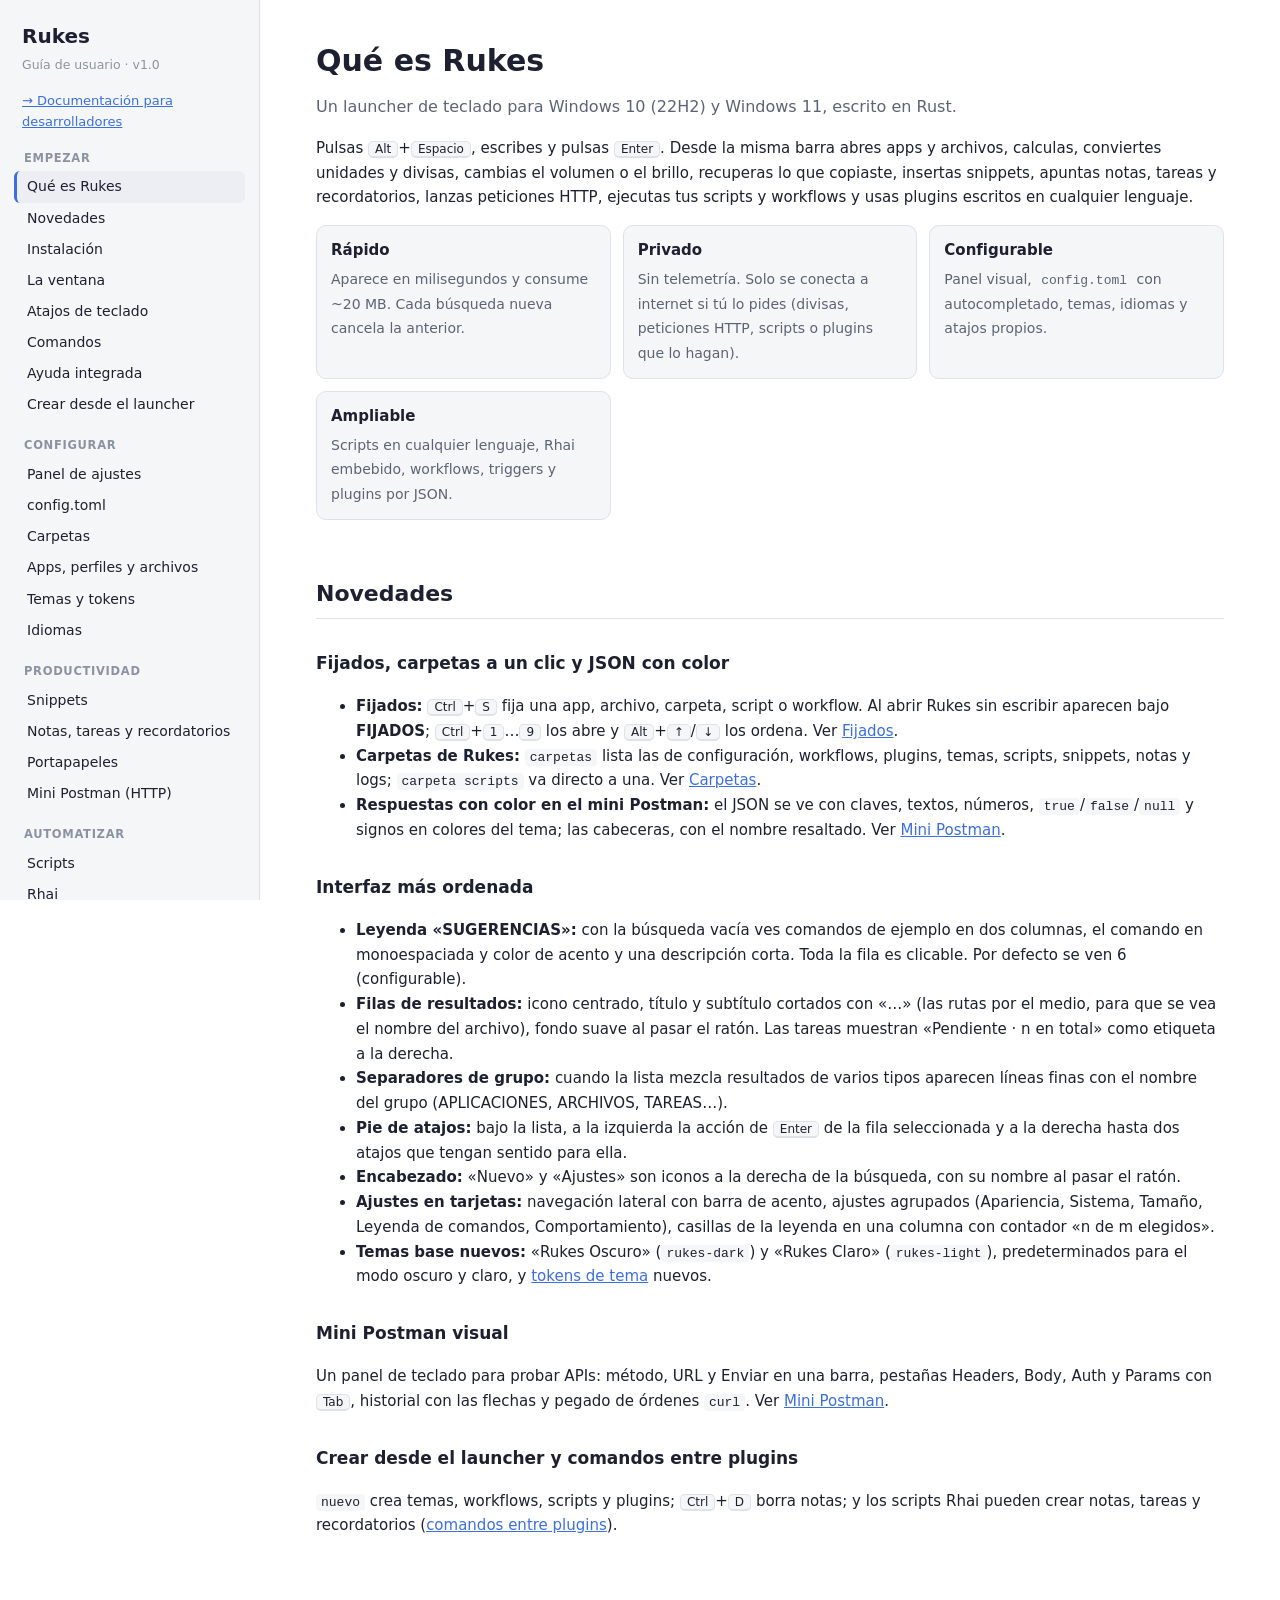
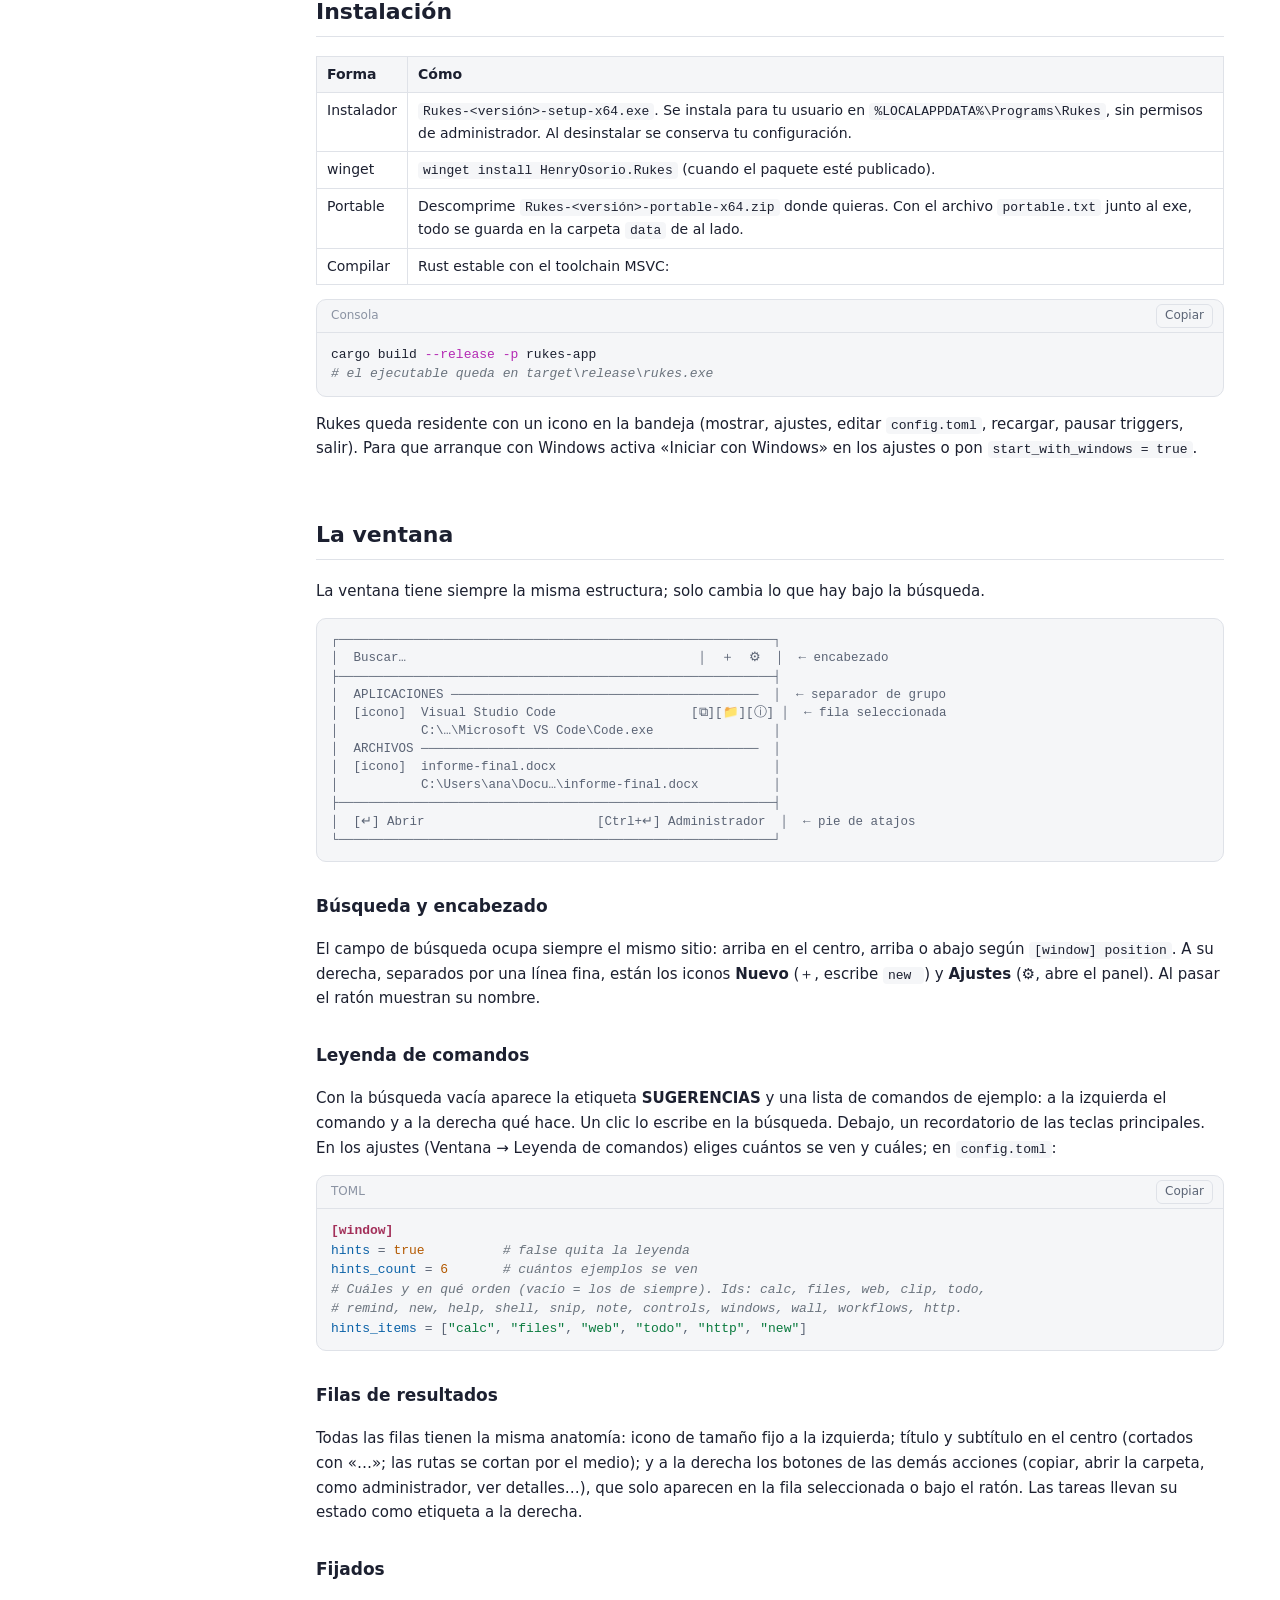
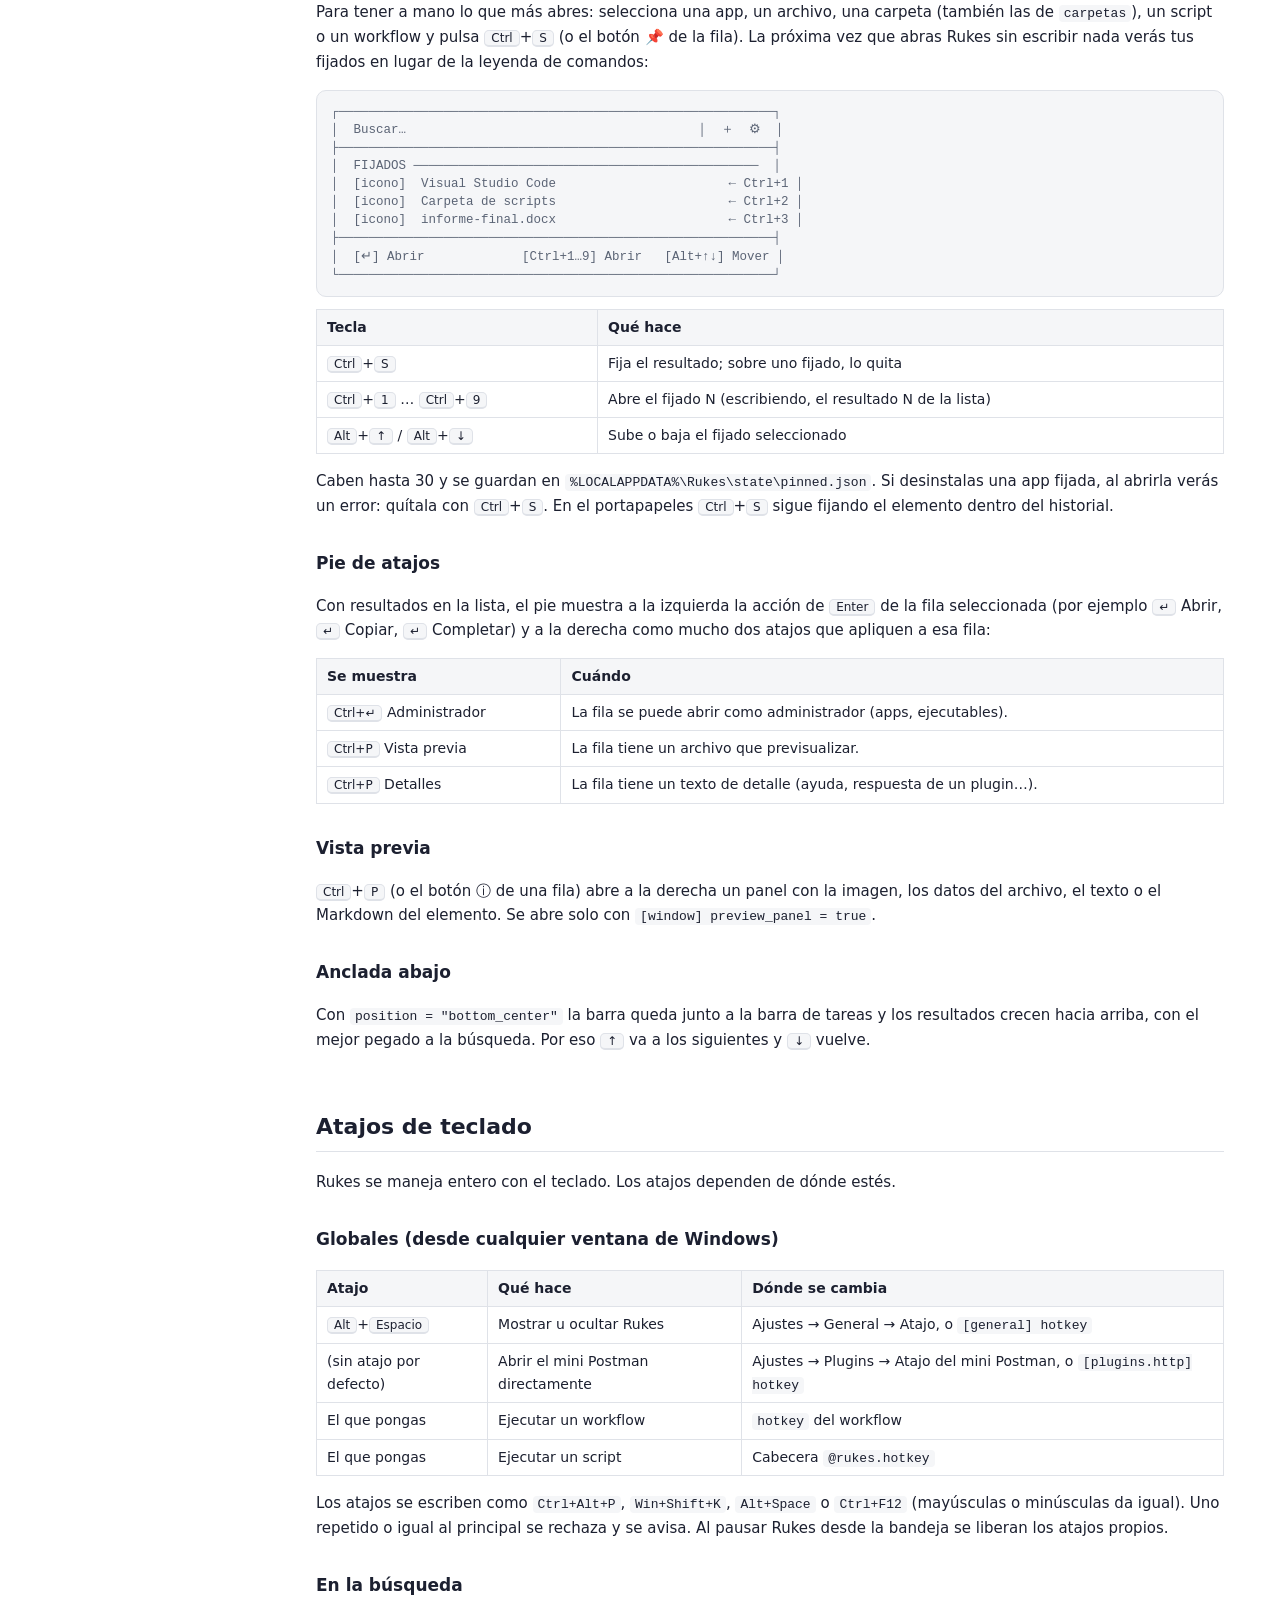
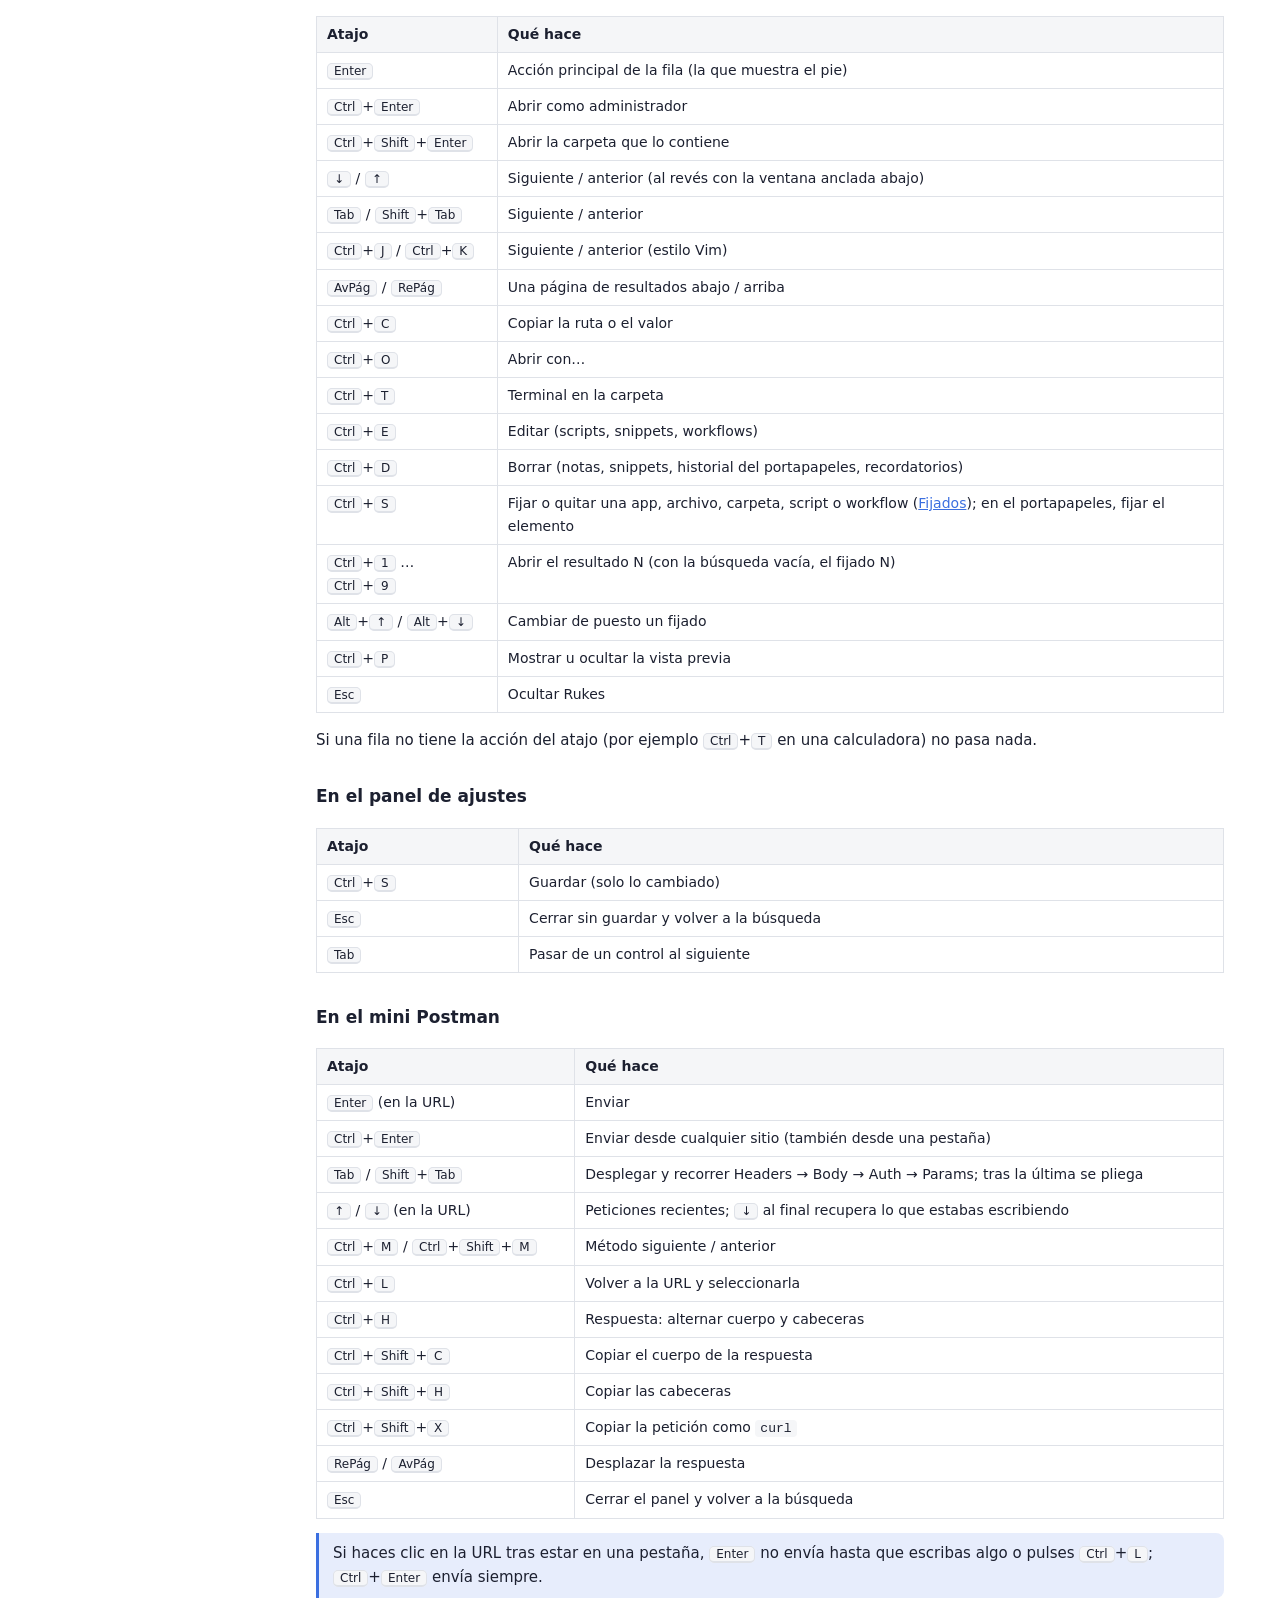
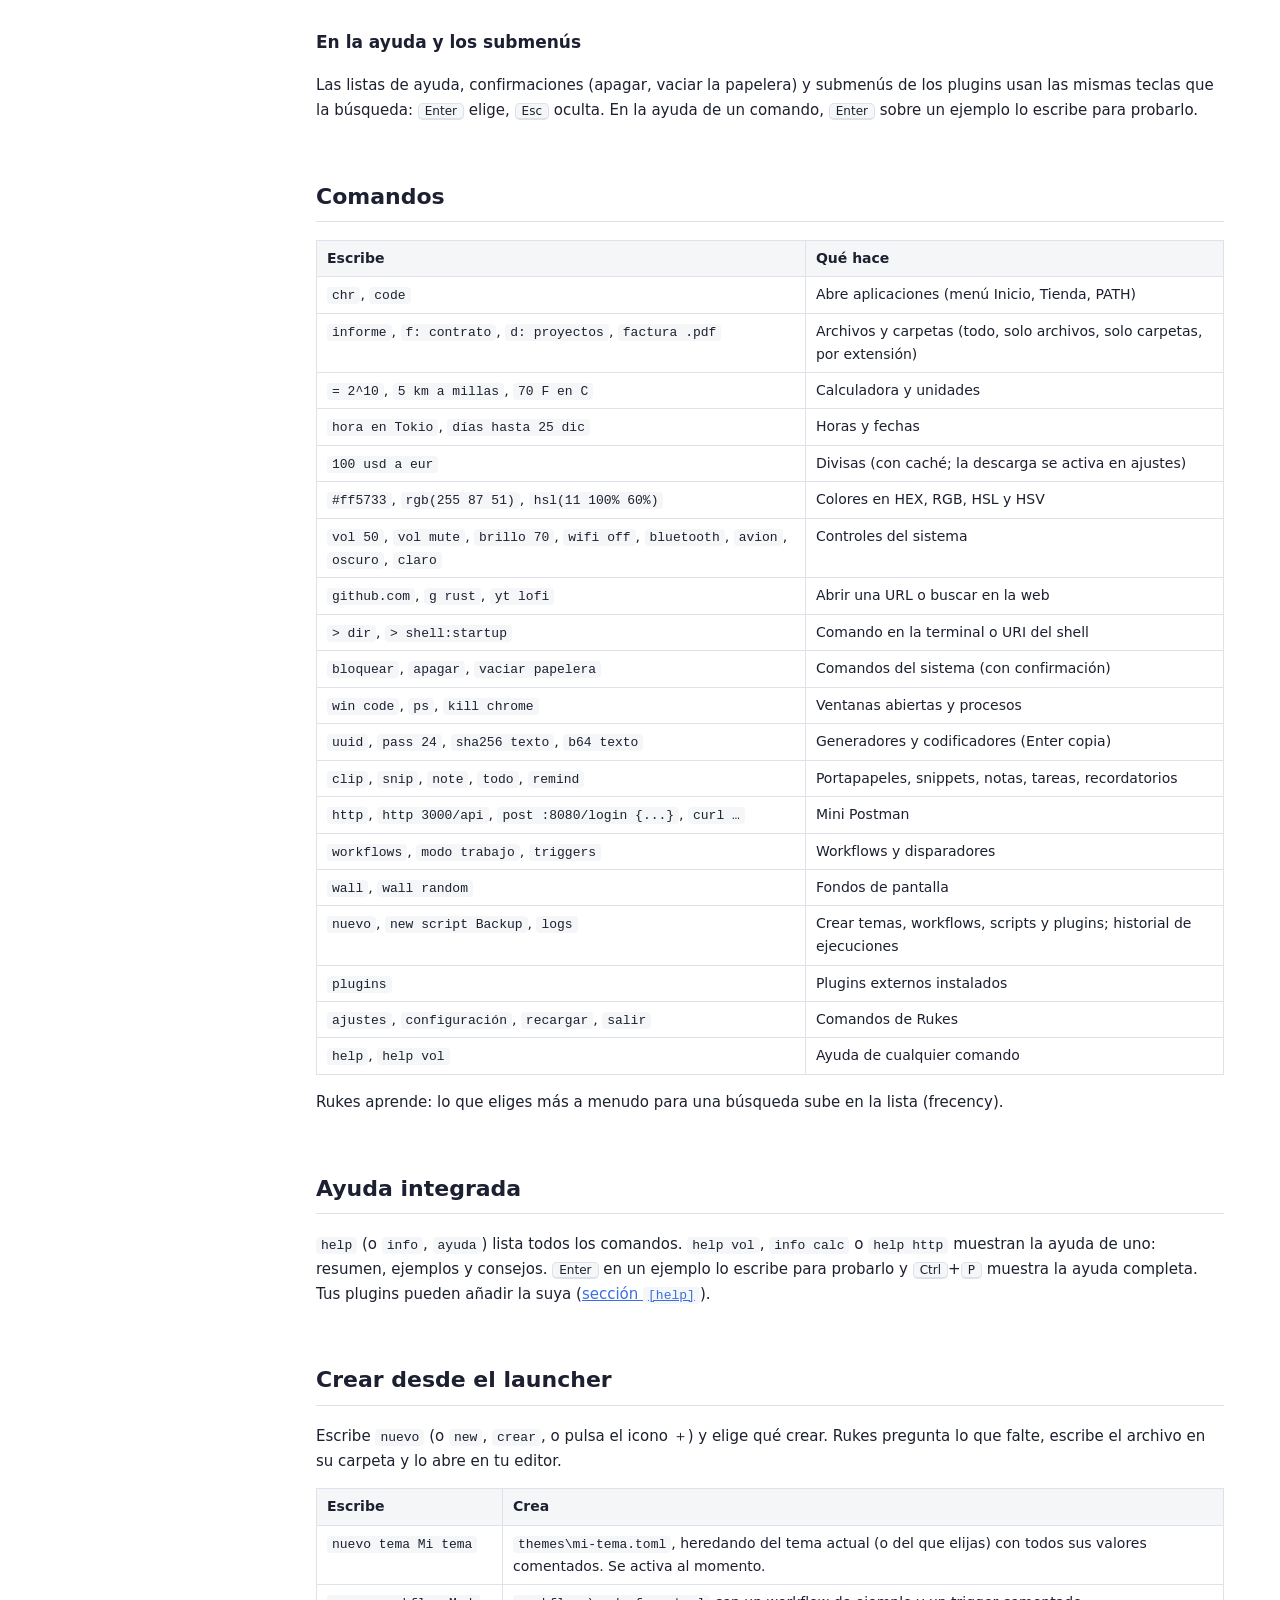
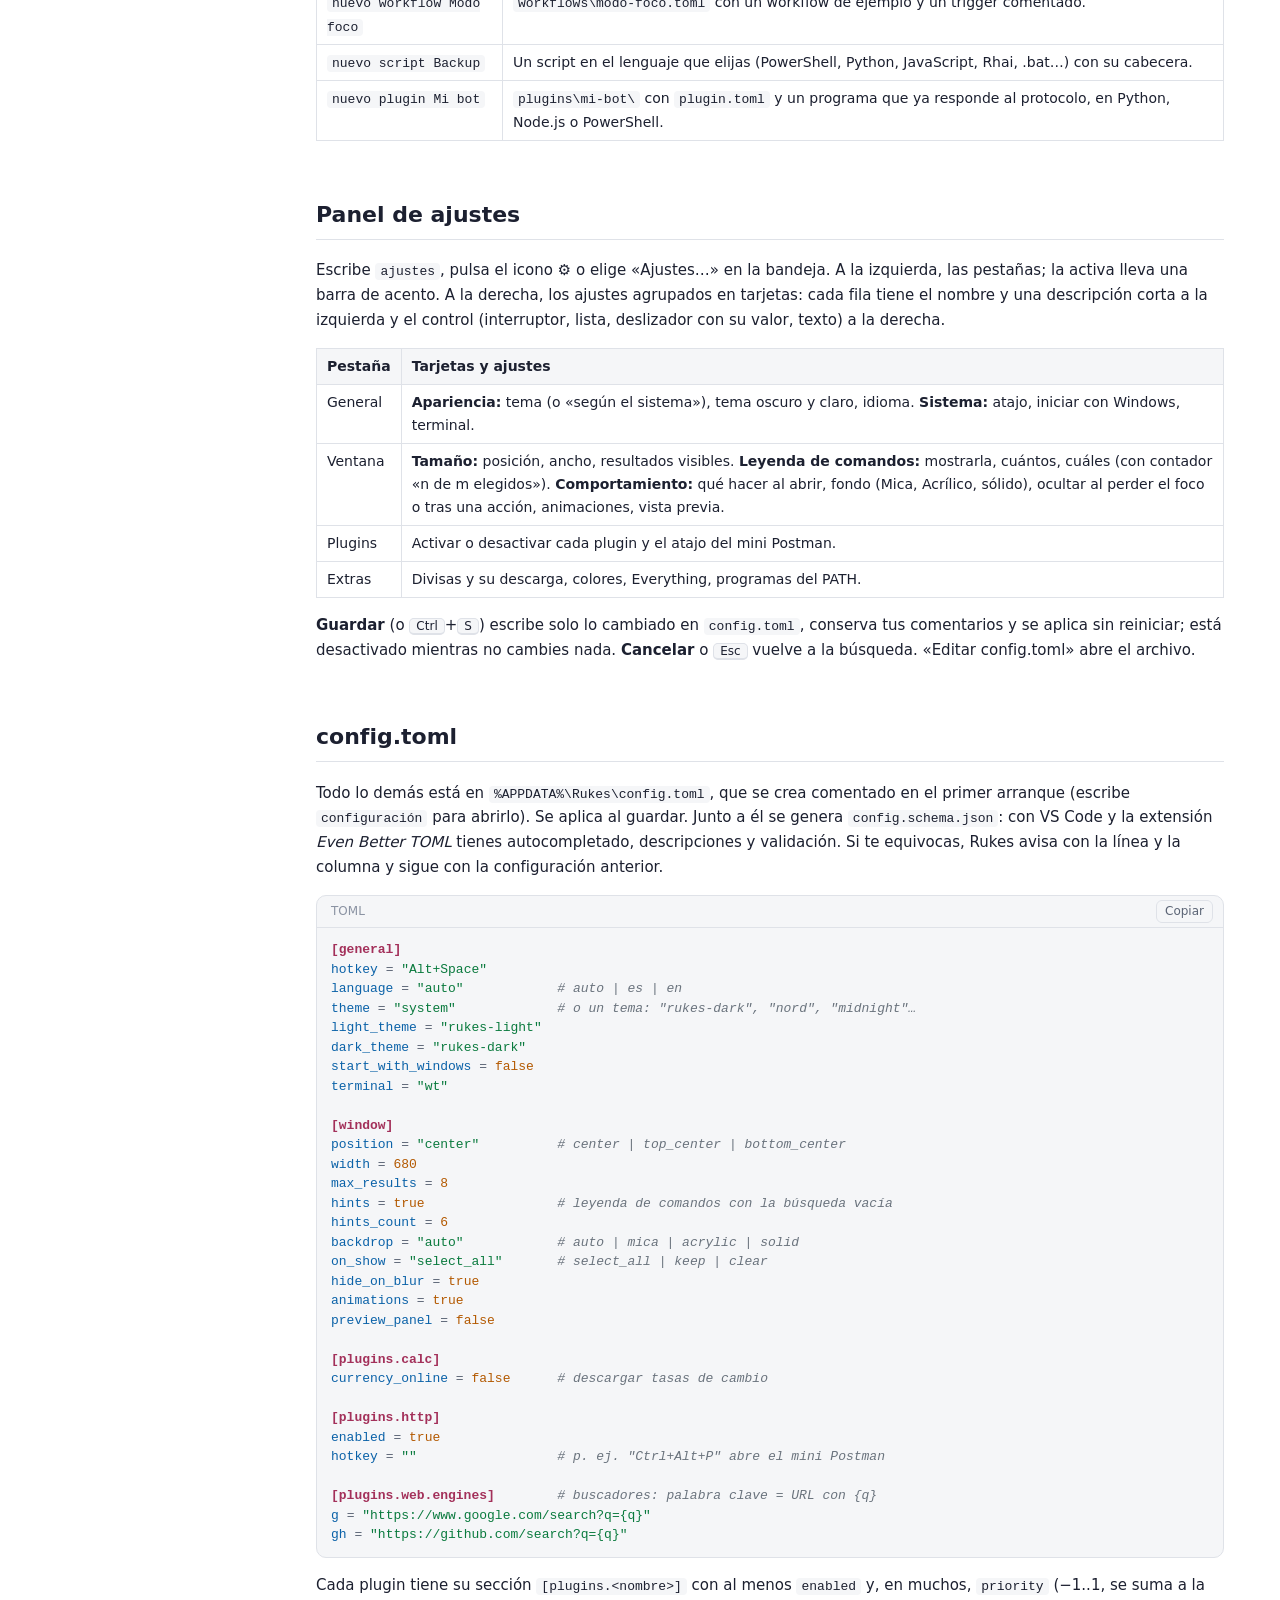
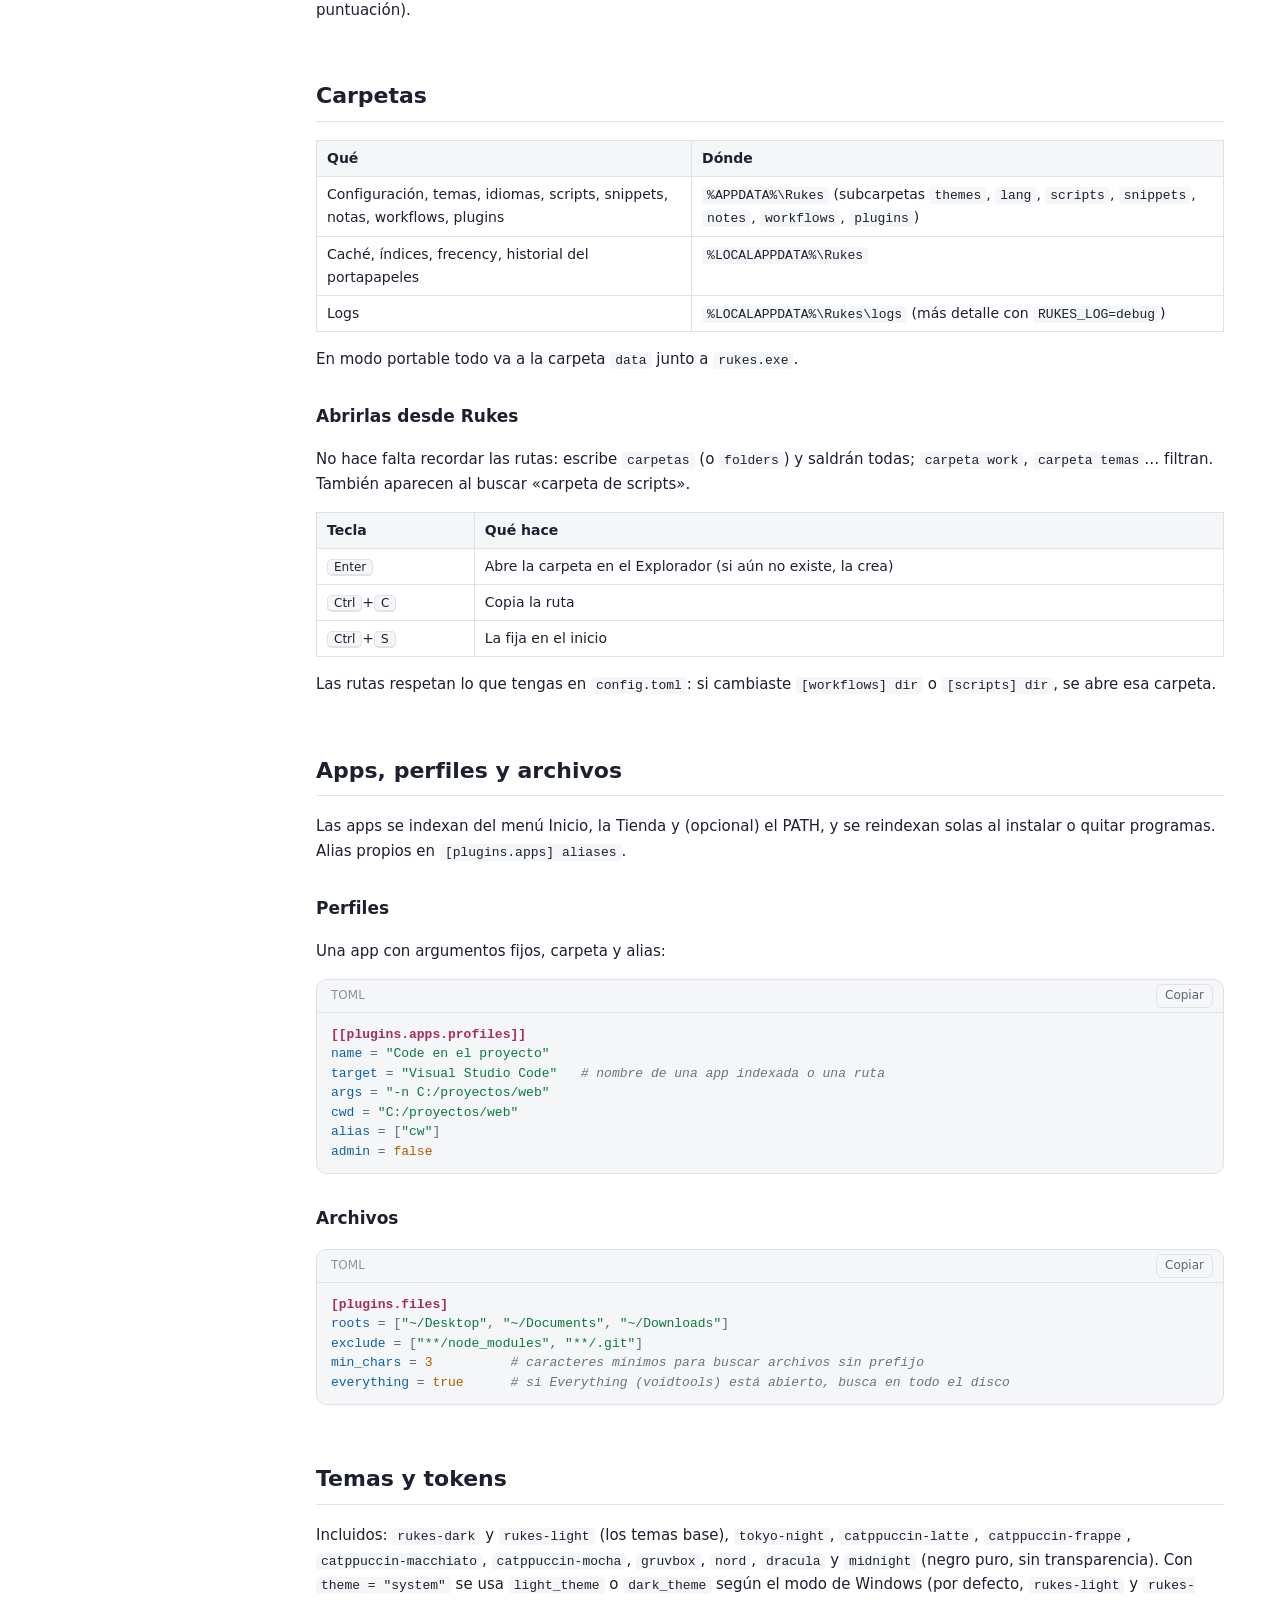
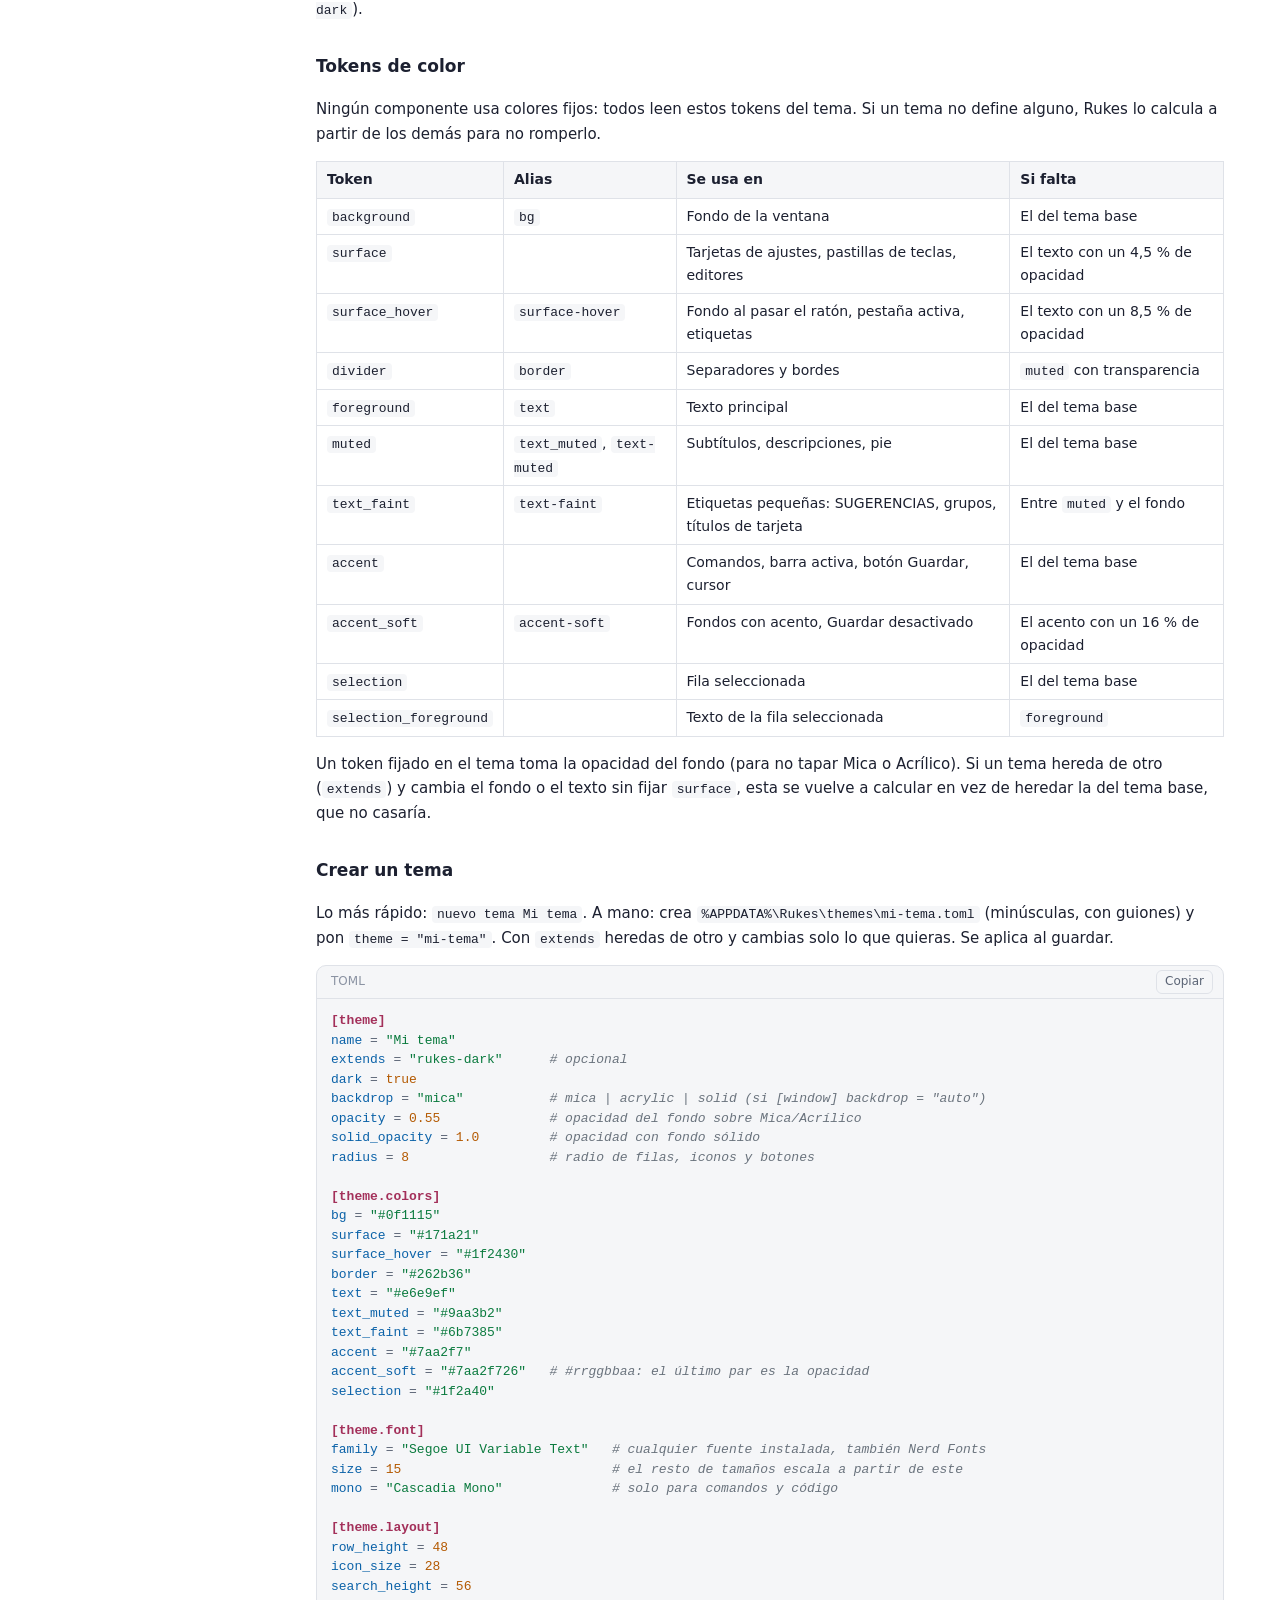
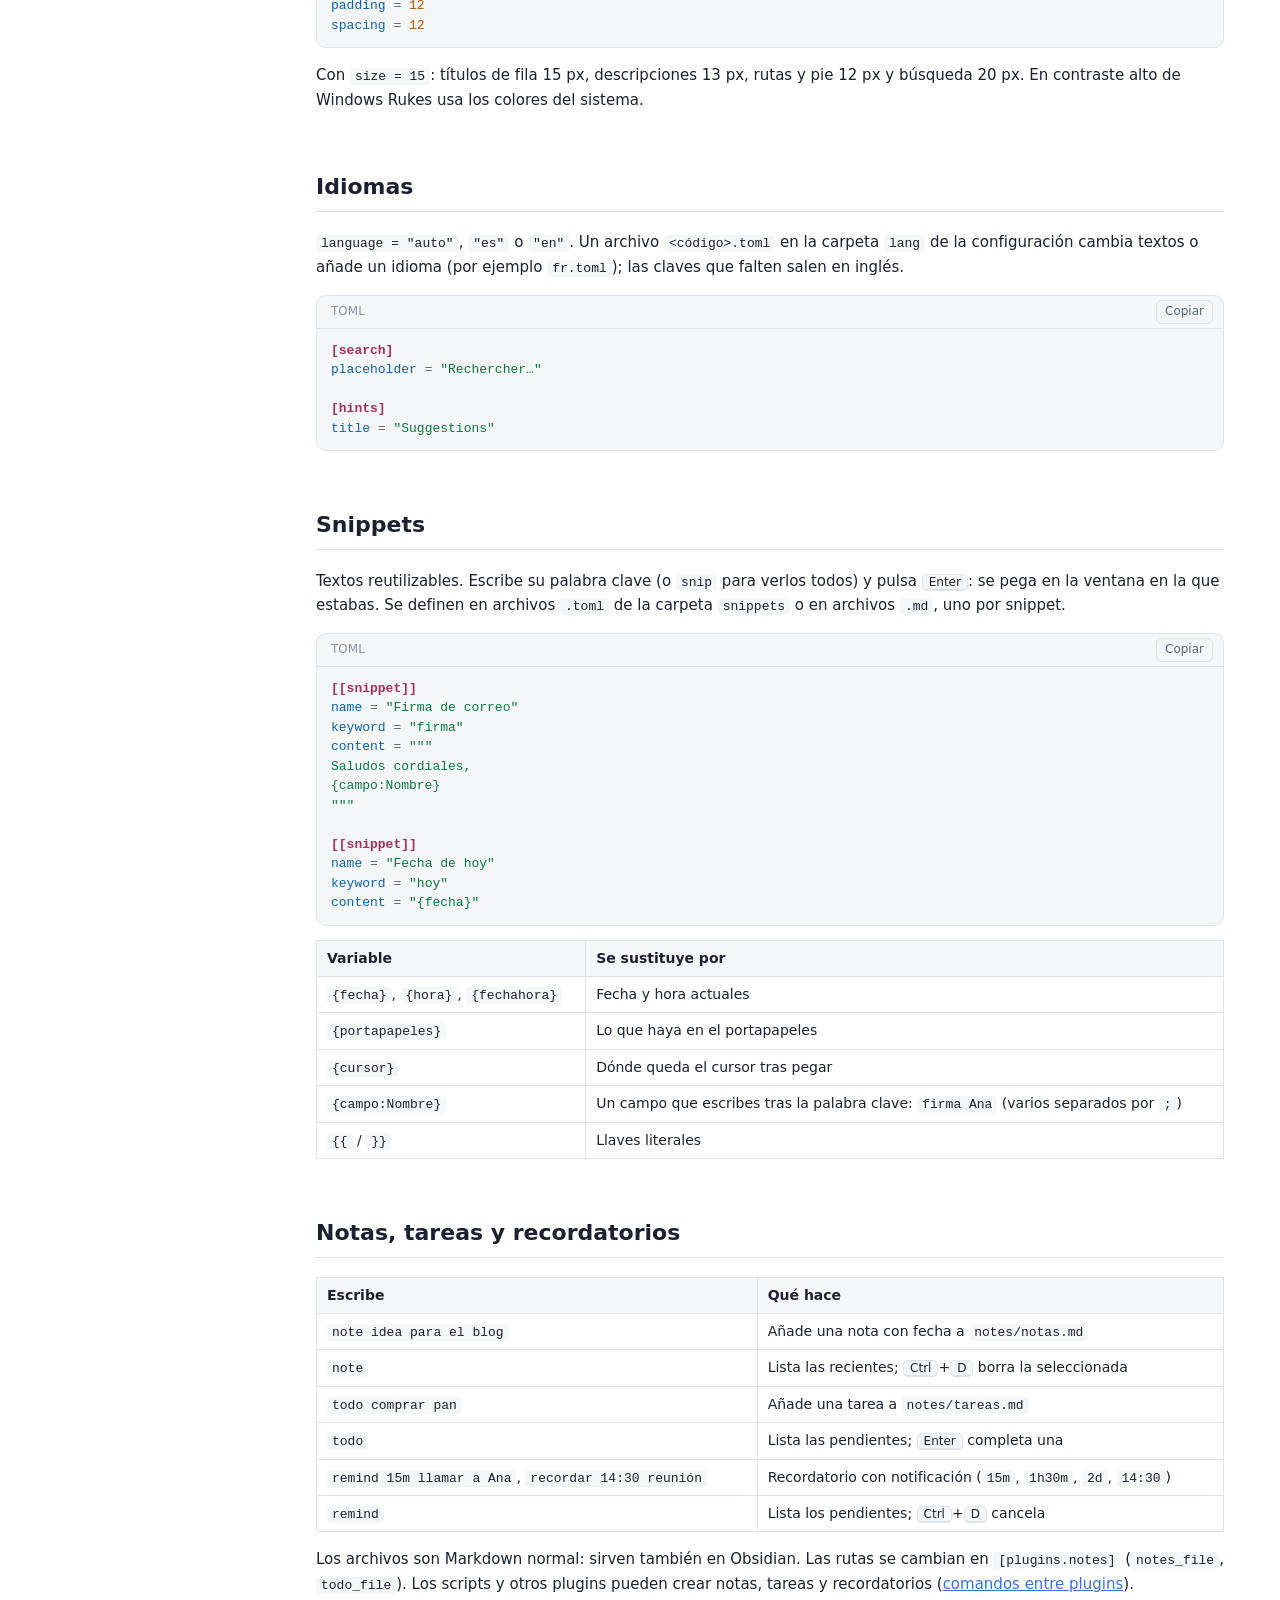
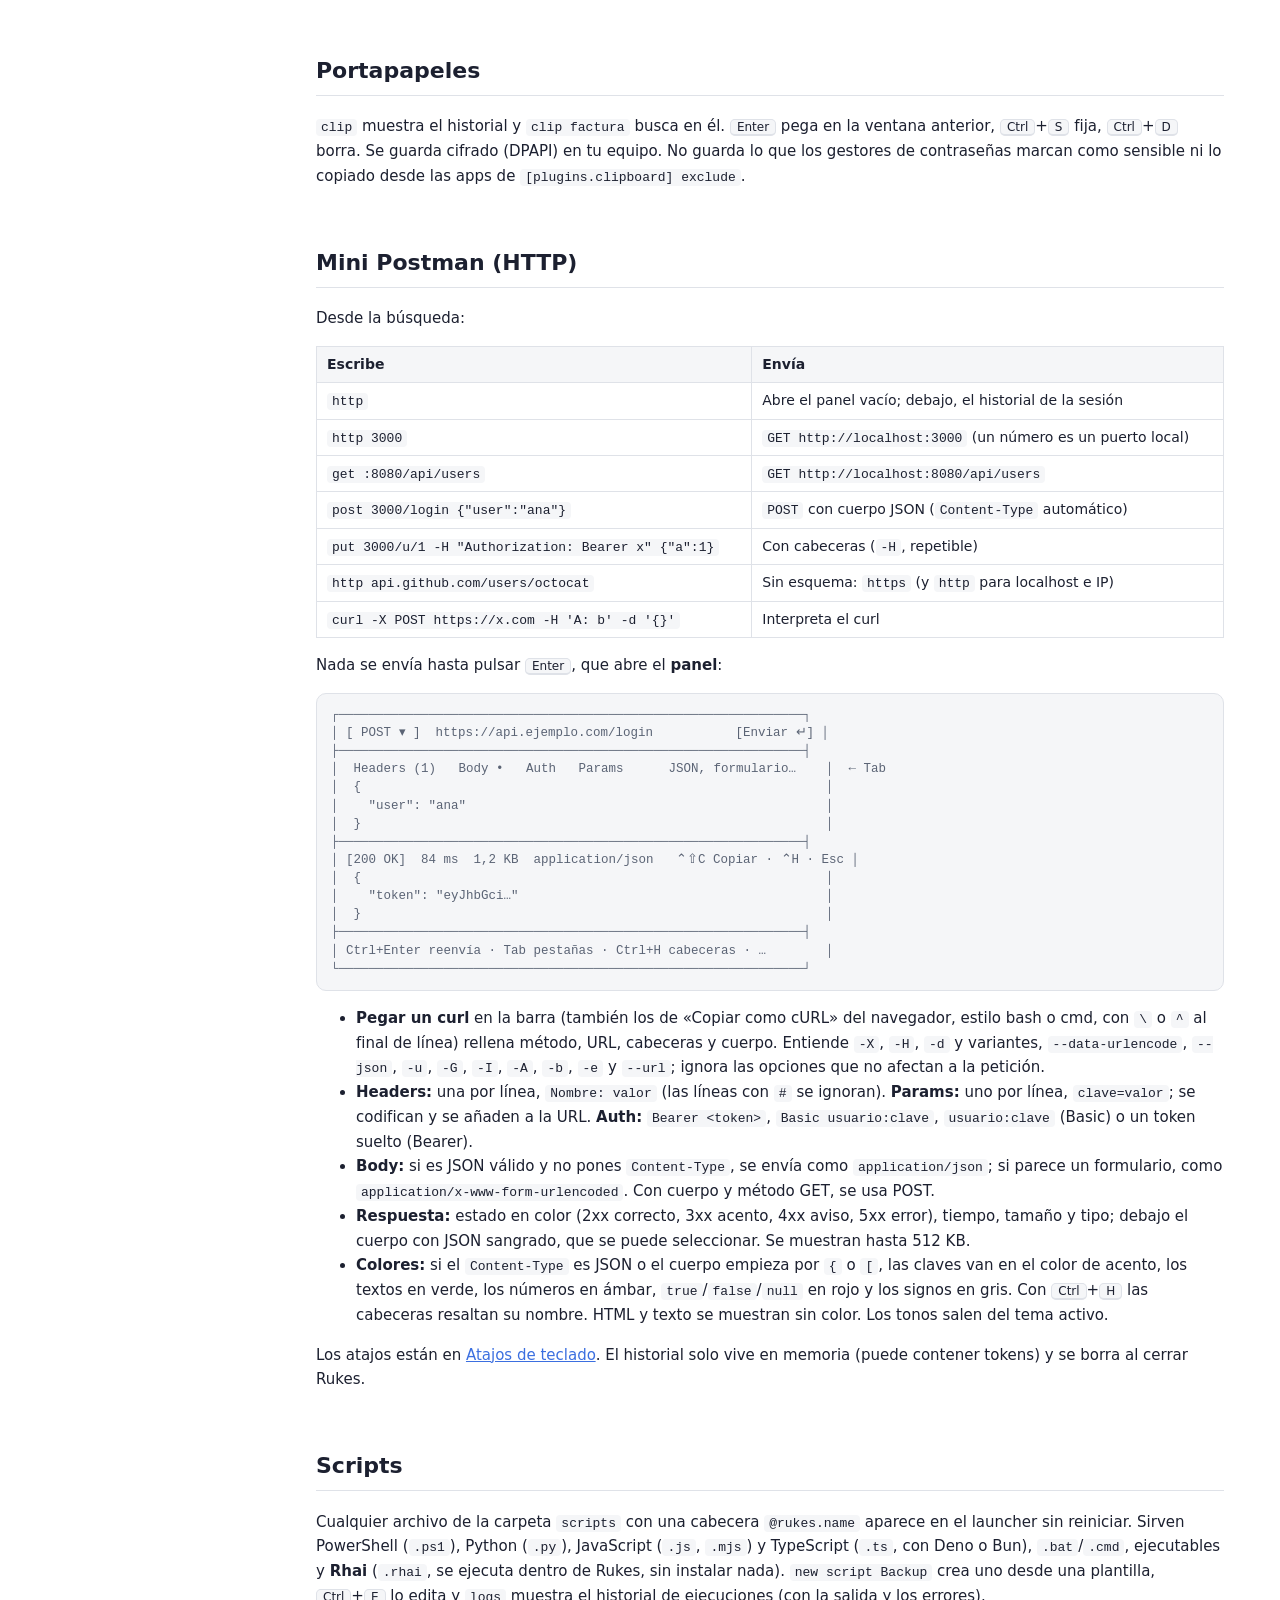
==== commit 2bbb699b: "docs: fijados, carpetas y JSON con color en la guía; plan multiplataforma para desarrolladores" ====
--- a/docs/index.html
+++ b/docs/index.html
@@ -70,6 +70,18 @@
 </div>
 
 <h2 id="novedades">Novedades</h2>
+<h3>Fijados, carpetas a un clic y JSON con color</h3>
+<ul>
+  <li><b>Fijados:</b> <kbd>Ctrl</kbd>+<kbd>S</kbd> fija una app, archivo, carpeta, script o
+    workflow. Al abrir Rukes sin escribir aparecen bajo <b>FIJADOS</b>; <kbd>Ctrl</kbd>+<kbd>1</kbd>…<kbd>9</kbd>
+    los abre y <kbd>Alt</kbd>+<kbd>↑</kbd>/<kbd>↓</kbd> los ordena. Ver <a href="#fijados">Fijados</a>.</li>
+  <li><b>Carpetas de Rukes:</b> <code>carpetas</code> lista las de configuración, workflows,
+    plugins, temas, scripts, snippets, notas y logs; <code>carpeta scripts</code> va directo a
+    una. Ver <a href="#carpetas">Carpetas</a>.</li>
+  <li><b>Respuestas con color en el mini Postman:</b> el JSON se ve con claves, textos, números,
+    <code>true</code>/<code>false</code>/<code>null</code> y signos en colores del tema; las
+    cabeceras, con el nombre resaltado. Ver <a href="#http">Mini Postman</a>.</li>
+</ul>
 <h3>Interfaz más ordenada</h3>
 <ul>
   <li><b>Leyenda «SUGERENCIAS»:</b> con la búsqueda vacía ves comandos de ejemplo en dos columnas,
@@ -155,6 +167,30 @@
 botones de las demás acciones (copiar, abrir la carpeta, como administrador, ver detalles…), que
 solo aparecen en la fila seleccionada o bajo el ratón. Las tareas llevan su estado como etiqueta
 a la derecha.</p>
+<h3 id="fijados">Fijados</h3>
+<p>Para tener a mano lo que más abres: selecciona una app, un archivo, una carpeta (también las de
+<code>carpetas</code>), un script o un workflow y pulsa <kbd>Ctrl</kbd>+<kbd>S</kbd> (o el botón 📌
+de la fila). La próxima vez que abras Rukes sin escribir nada verás tus fijados en lugar de la
+leyenda de comandos:</p>
+<div class="diagram">┌──────────────────────────────────────────────────────────┐
+│  Buscar…                                       │  ＋  ⚙  │
+├──────────────────────────────────────────────────────────┤
+│  FIJADOS ──────────────────────────────────────────────  │
+│  [icono]  Visual Studio Code                       ← Ctrl+1 │
+│  [icono]  Carpeta de scripts                       ← Ctrl+2 │
+│  [icono]  informe-final.docx                       ← Ctrl+3 │
+├──────────────────────────────────────────────────────────┤
+│  [↵] Abrir             [Ctrl+1…9] Abrir   [Alt+↑↓] Mover │
+└──────────────────────────────────────────────────────────┘</div>
+<table>
+  <tr><th>Tecla</th><th>Qué hace</th></tr>
+  <tr><td><kbd>Ctrl</kbd>+<kbd>S</kbd></td><td>Fija el resultado; sobre uno fijado, lo quita</td></tr>
+  <tr><td><kbd>Ctrl</kbd>+<kbd>1</kbd> … <kbd>Ctrl</kbd>+<kbd>9</kbd></td><td>Abre el fijado N (escribiendo, el resultado N de la lista)</td></tr>
+  <tr><td><kbd>Alt</kbd>+<kbd>↑</kbd> / <kbd>Alt</kbd>+<kbd>↓</kbd></td><td>Sube o baja el fijado seleccionado</td></tr>
+</table>
+<p>Caben hasta 30 y se guardan en <code>%LOCALAPPDATA%\Rukes\state\pinned.json</code>. Si
+desinstalas una app fijada, al abrirla verás un error: quítala con <kbd>Ctrl</kbd>+<kbd>S</kbd>. En
+el portapapeles <kbd>Ctrl</kbd>+<kbd>S</kbd> sigue fijando el elemento dentro del historial.</p>
 <h3>Pie de atajos</h3>
 <p>Con resultados en la lista, el pie muestra a la izquierda la acción de <kbd>Enter</kbd> de la
 fila seleccionada (por ejemplo <kbd>↵</kbd> Abrir, <kbd>↵</kbd> Copiar, <kbd>↵</kbd> Completar) y a
@@ -207,7 +243,9 @@
   <tr><td><kbd>Ctrl</kbd>+<kbd>T</kbd></td><td>Terminal en la carpeta</td></tr>
   <tr><td><kbd>Ctrl</kbd>+<kbd>E</kbd></td><td>Editar (scripts, snippets, workflows)</td></tr>
   <tr><td><kbd>Ctrl</kbd>+<kbd>D</kbd></td><td>Borrar (notas, snippets, historial del portapapeles, recordatorios)</td></tr>
-  <tr><td><kbd>Ctrl</kbd>+<kbd>S</kbd></td><td>Fijar un elemento del portapapeles</td></tr>
+  <tr><td><kbd>Ctrl</kbd>+<kbd>S</kbd></td><td>Fijar o quitar una app, archivo, carpeta, script o workflow (<a href="#fijados">Fijados</a>); en el portapapeles, fijar el elemento</td></tr>
+  <tr><td><kbd>Ctrl</kbd>+<kbd>1</kbd> … <kbd>Ctrl</kbd>+<kbd>9</kbd></td><td>Abrir el resultado N (con la búsqueda vacía, el fijado N)</td></tr>
+  <tr><td><kbd>Alt</kbd>+<kbd>↑</kbd> / <kbd>Alt</kbd>+<kbd>↓</kbd></td><td>Cambiar de puesto un fijado</td></tr>
   <tr><td><kbd>Ctrl</kbd>+<kbd>P</kbd></td><td>Mostrar u ocultar la vista previa</td></tr>
   <tr><td><kbd>Esc</kbd></td><td>Ocultar Rukes</td></tr>
 </table>
@@ -357,6 +395,18 @@
   <tr><td>Logs</td><td><code>%LOCALAPPDATA%\Rukes\logs</code> (más detalle con <code>RUKES_LOG=debug</code>)</td></tr>
 </table>
 <p>En modo portable todo va a la carpeta <code>data</code> junto a <code>rukes.exe</code>.</p>
+<h3>Abrirlas desde Rukes</h3>
+<p>No hace falta recordar las rutas: escribe <code>carpetas</code> (o <code>folders</code>) y
+saldrán todas; <code>carpeta work</code>, <code>carpeta temas</code>… filtran. También aparecen al
+buscar «carpeta de scripts».</p>
+<table>
+  <tr><th>Tecla</th><th>Qué hace</th></tr>
+  <tr><td><kbd>Enter</kbd></td><td>Abre la carpeta en el Explorador (si aún no existe, la crea)</td></tr>
+  <tr><td><kbd>Ctrl</kbd>+<kbd>C</kbd></td><td>Copia la ruta</td></tr>
+  <tr><td><kbd>Ctrl</kbd>+<kbd>S</kbd></td><td>La fija en el inicio</td></tr>
+</table>
+<p>Las rutas respetan lo que tengas en <code>config.toml</code>: si cambiaste
+<code>[workflows] dir</code> o <code>[scripts] dir</code>, se abre esa carpeta.</p>
 
 <h2 id="apps">Apps, perfiles y archivos</h2>
 <p>Las apps se indexan del menú Inicio, la Tienda y (opcional) el PATH, y se reindexan solas al
@@ -545,6 +595,11 @@
   <li><b>Respuesta:</b> estado en color (2xx correcto, 3xx acento, 4xx aviso, 5xx error), tiempo,
     tamaño y tipo; debajo el cuerpo con JSON sangrado, que se puede seleccionar. Se muestran
     hasta 512 KB.</li>
+  <li><b>Colores:</b> si el <code>Content-Type</code> es JSON o el cuerpo empieza por
+    <code>{</code> o <code>[</code>, las claves van en el color de acento, los textos en verde, los
+    números en ámbar, <code>true</code>/<code>false</code>/<code>null</code> en rojo y los signos en
+    gris. Con <kbd>Ctrl</kbd>+<kbd>H</kbd> las cabeceras resaltan su nombre. HTML y texto se
+    muestran sin color. Los tonos salen del tema activo.</li>
 </ul>
 <p>Los atajos están en <a href="#atajos">Atajos de teclado</a>. El historial solo vive en memoria
 (puede contener tokens) y se borra al cerrar Rukes.</p>
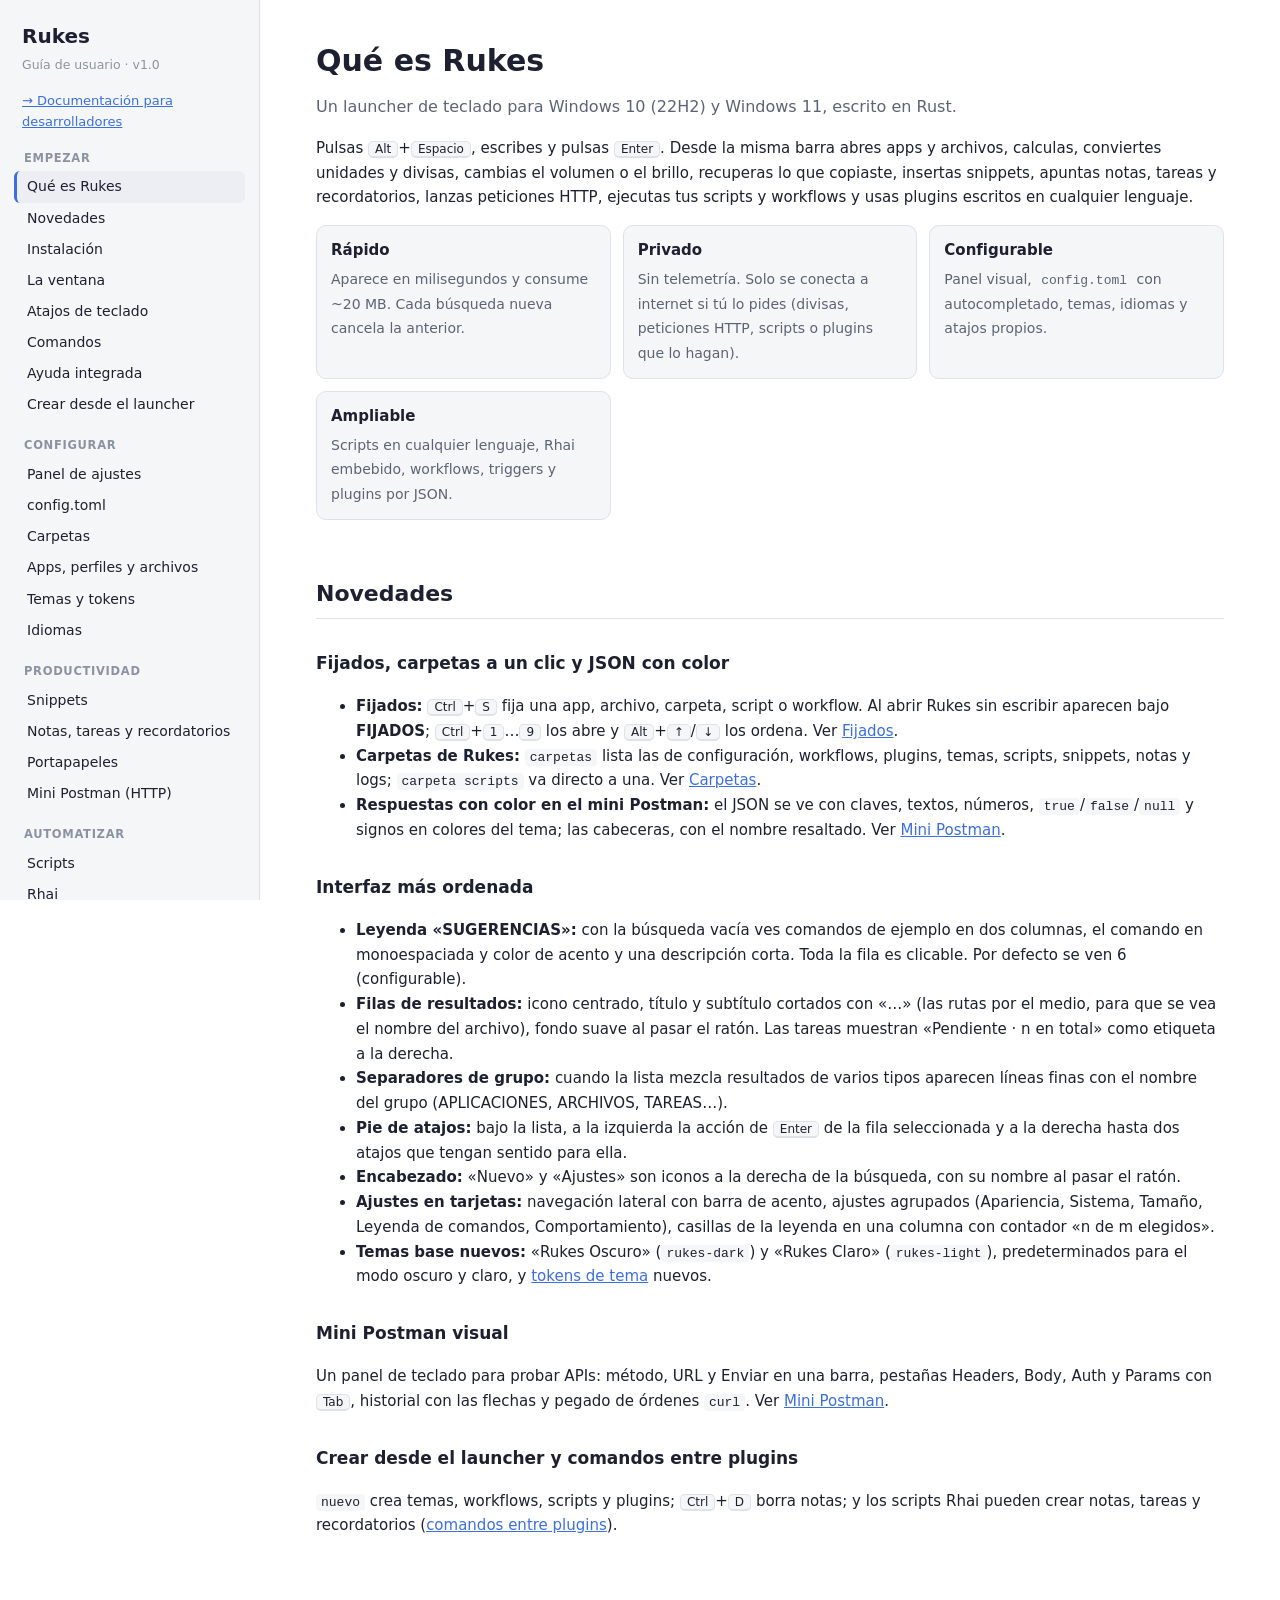
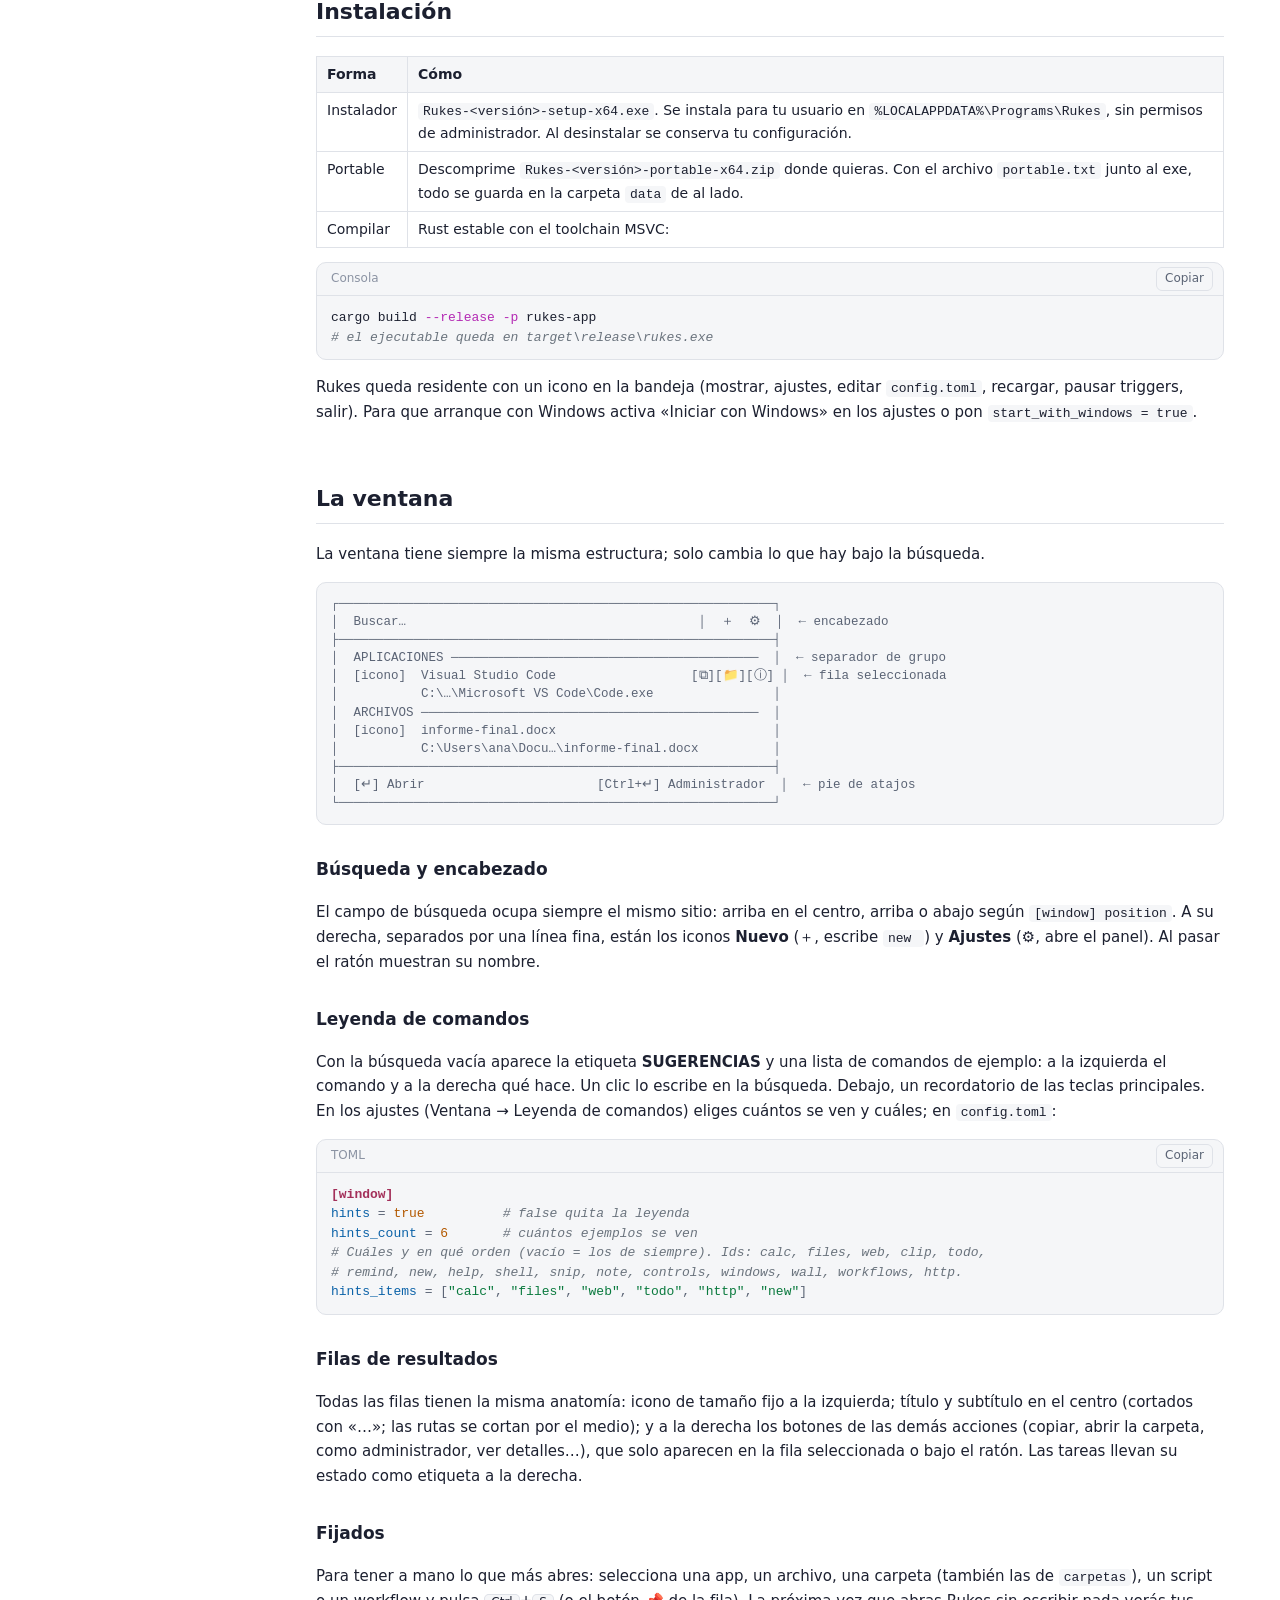
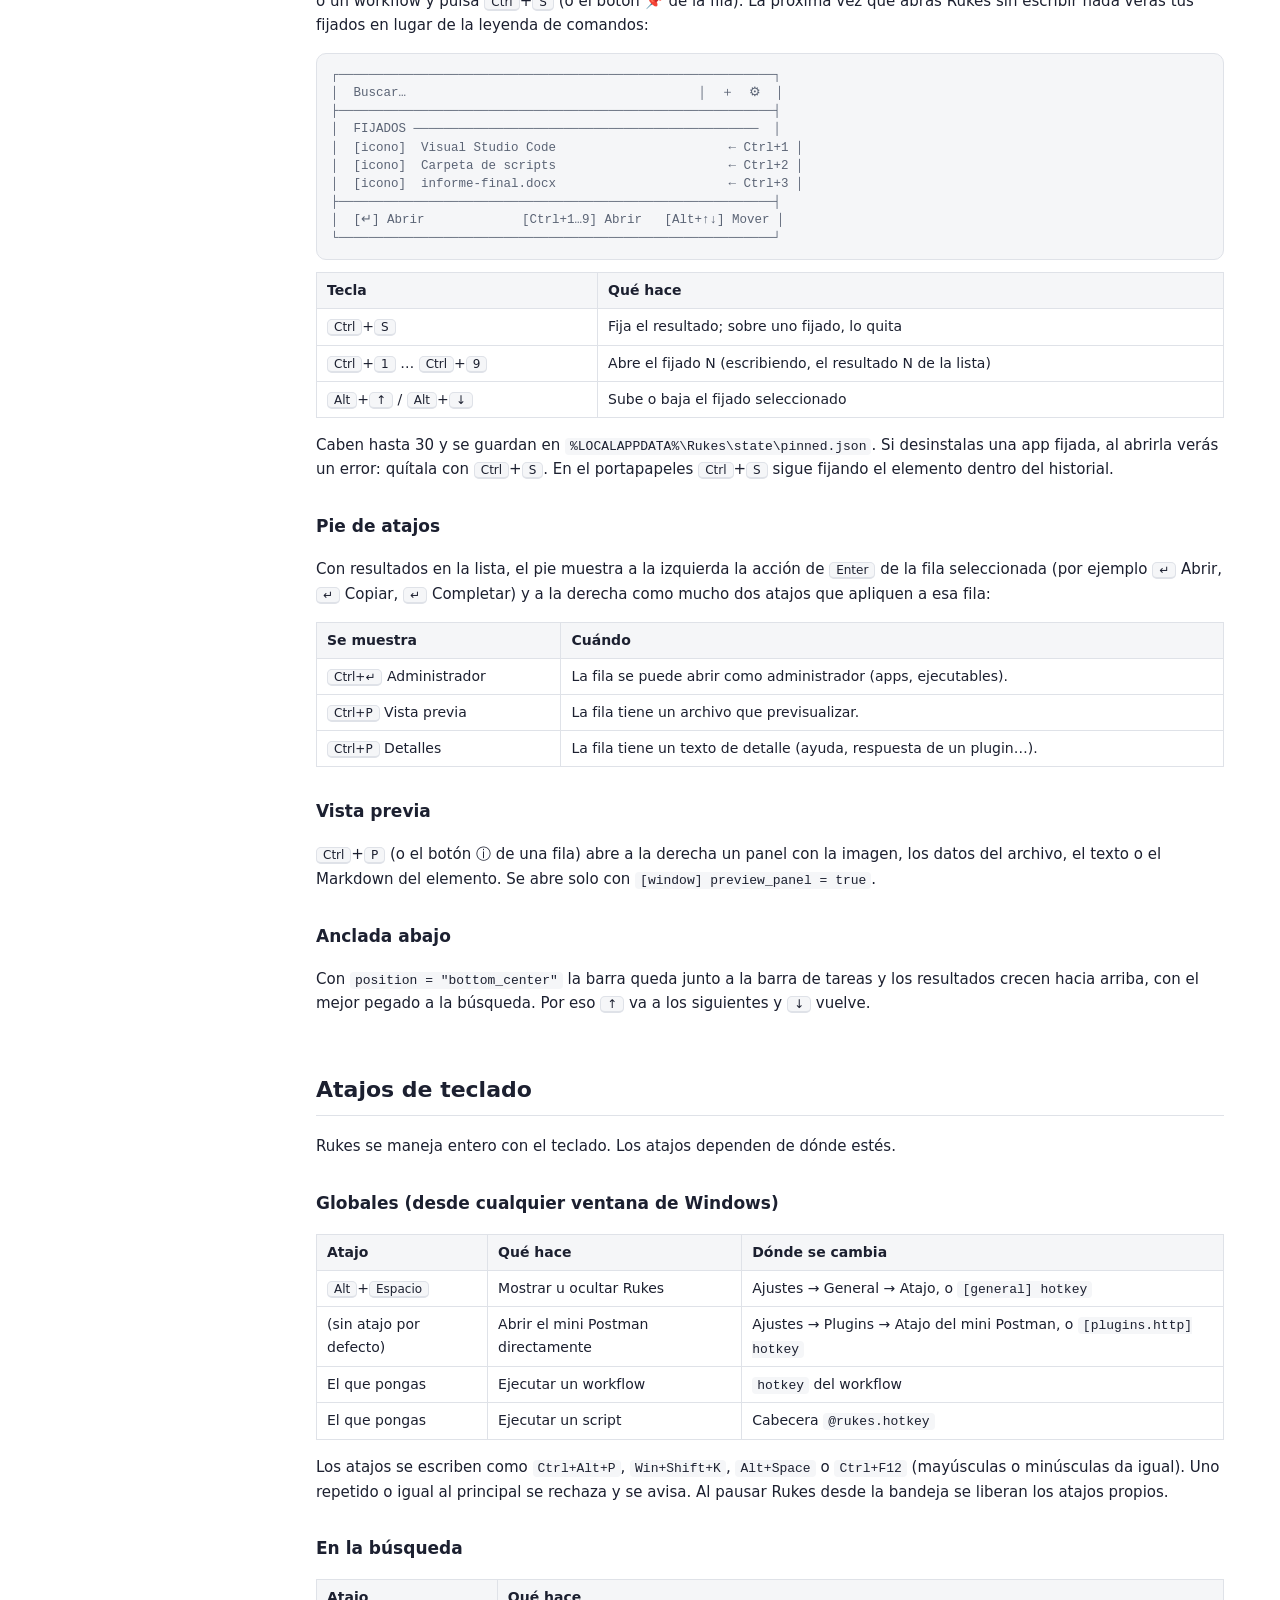
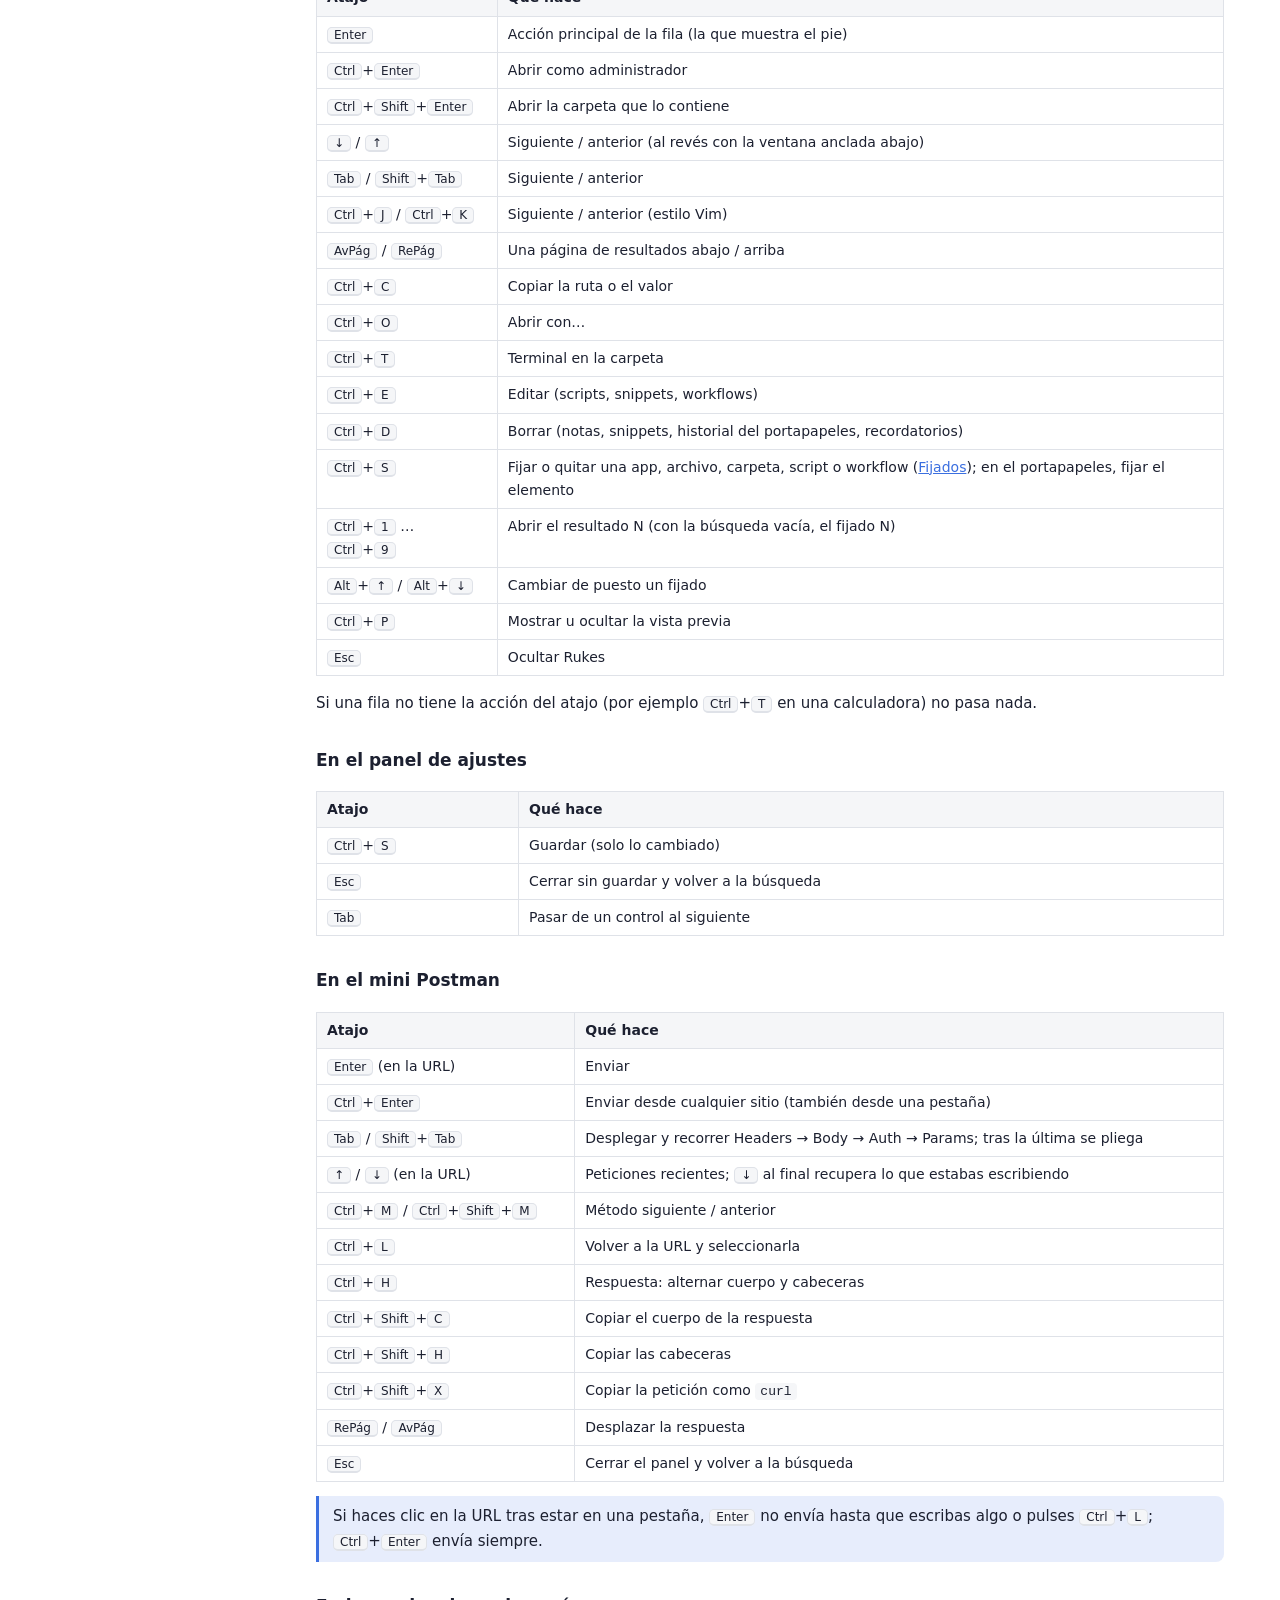
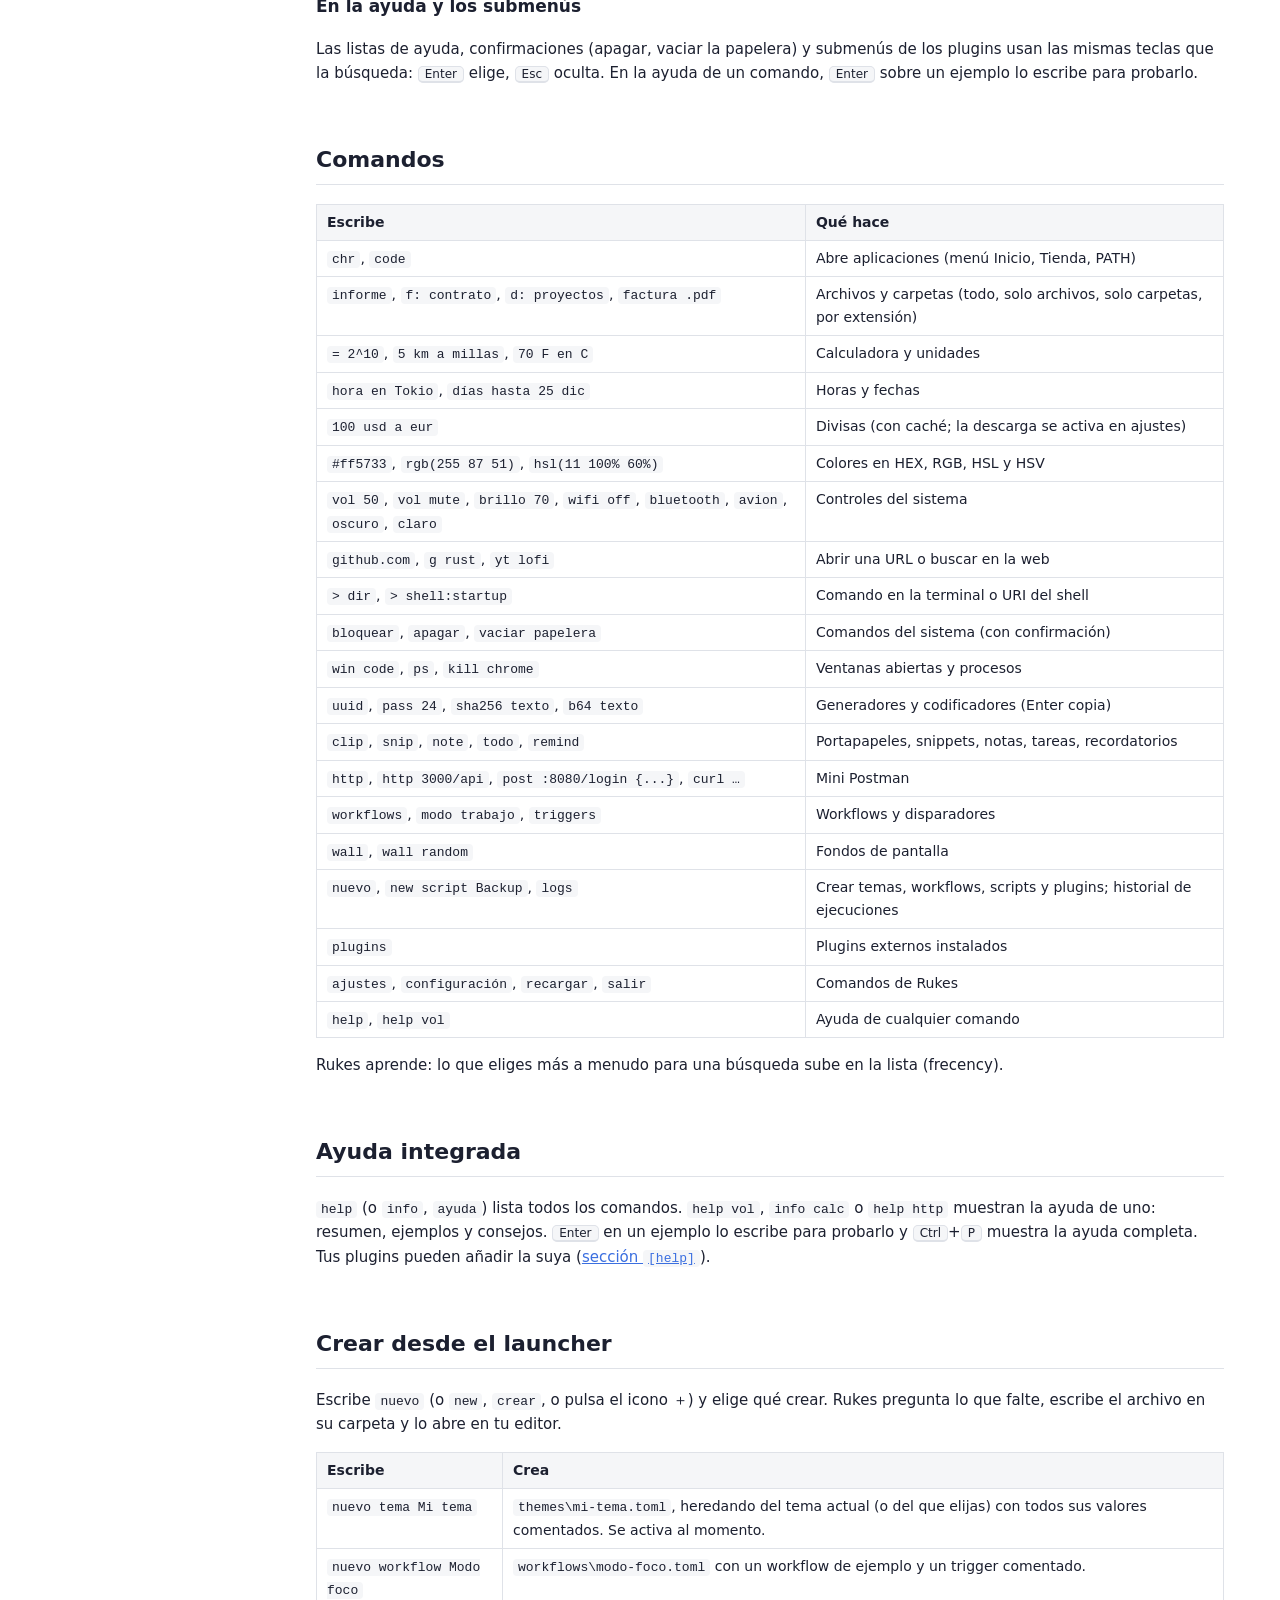
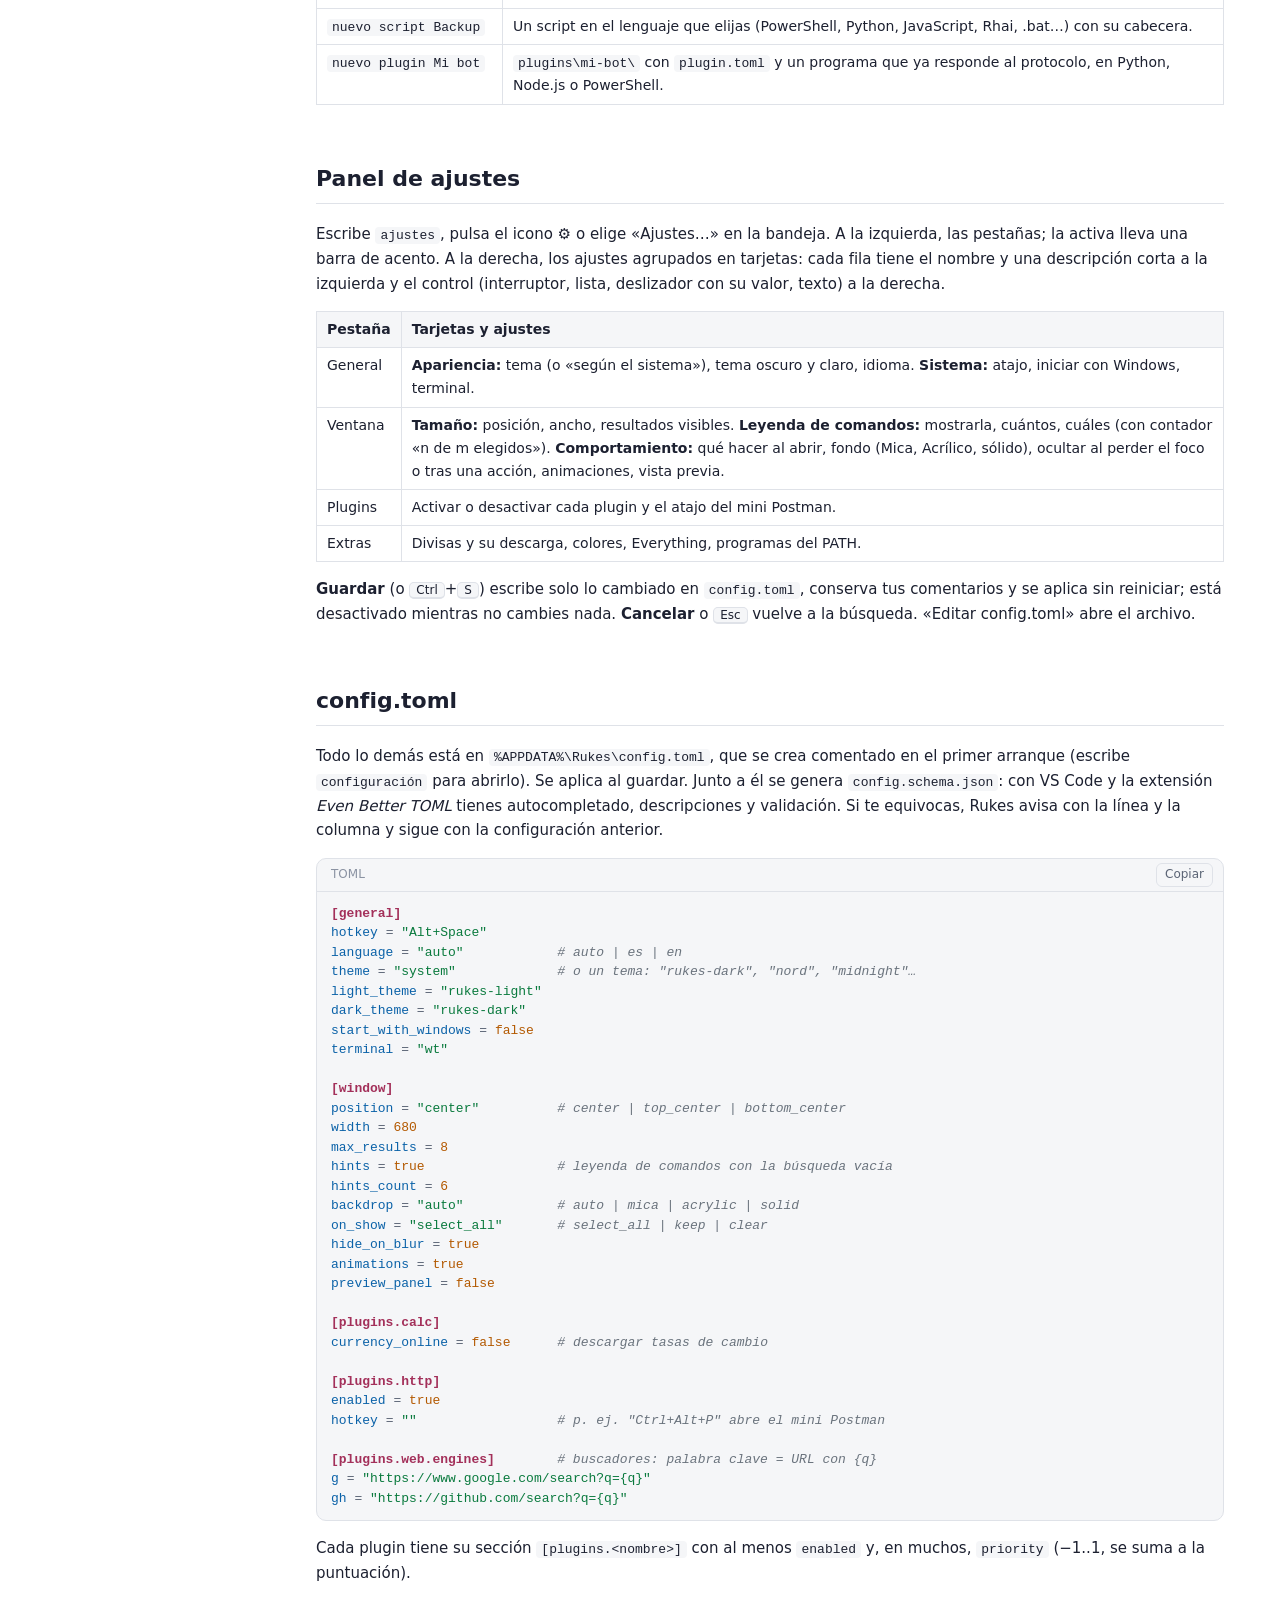
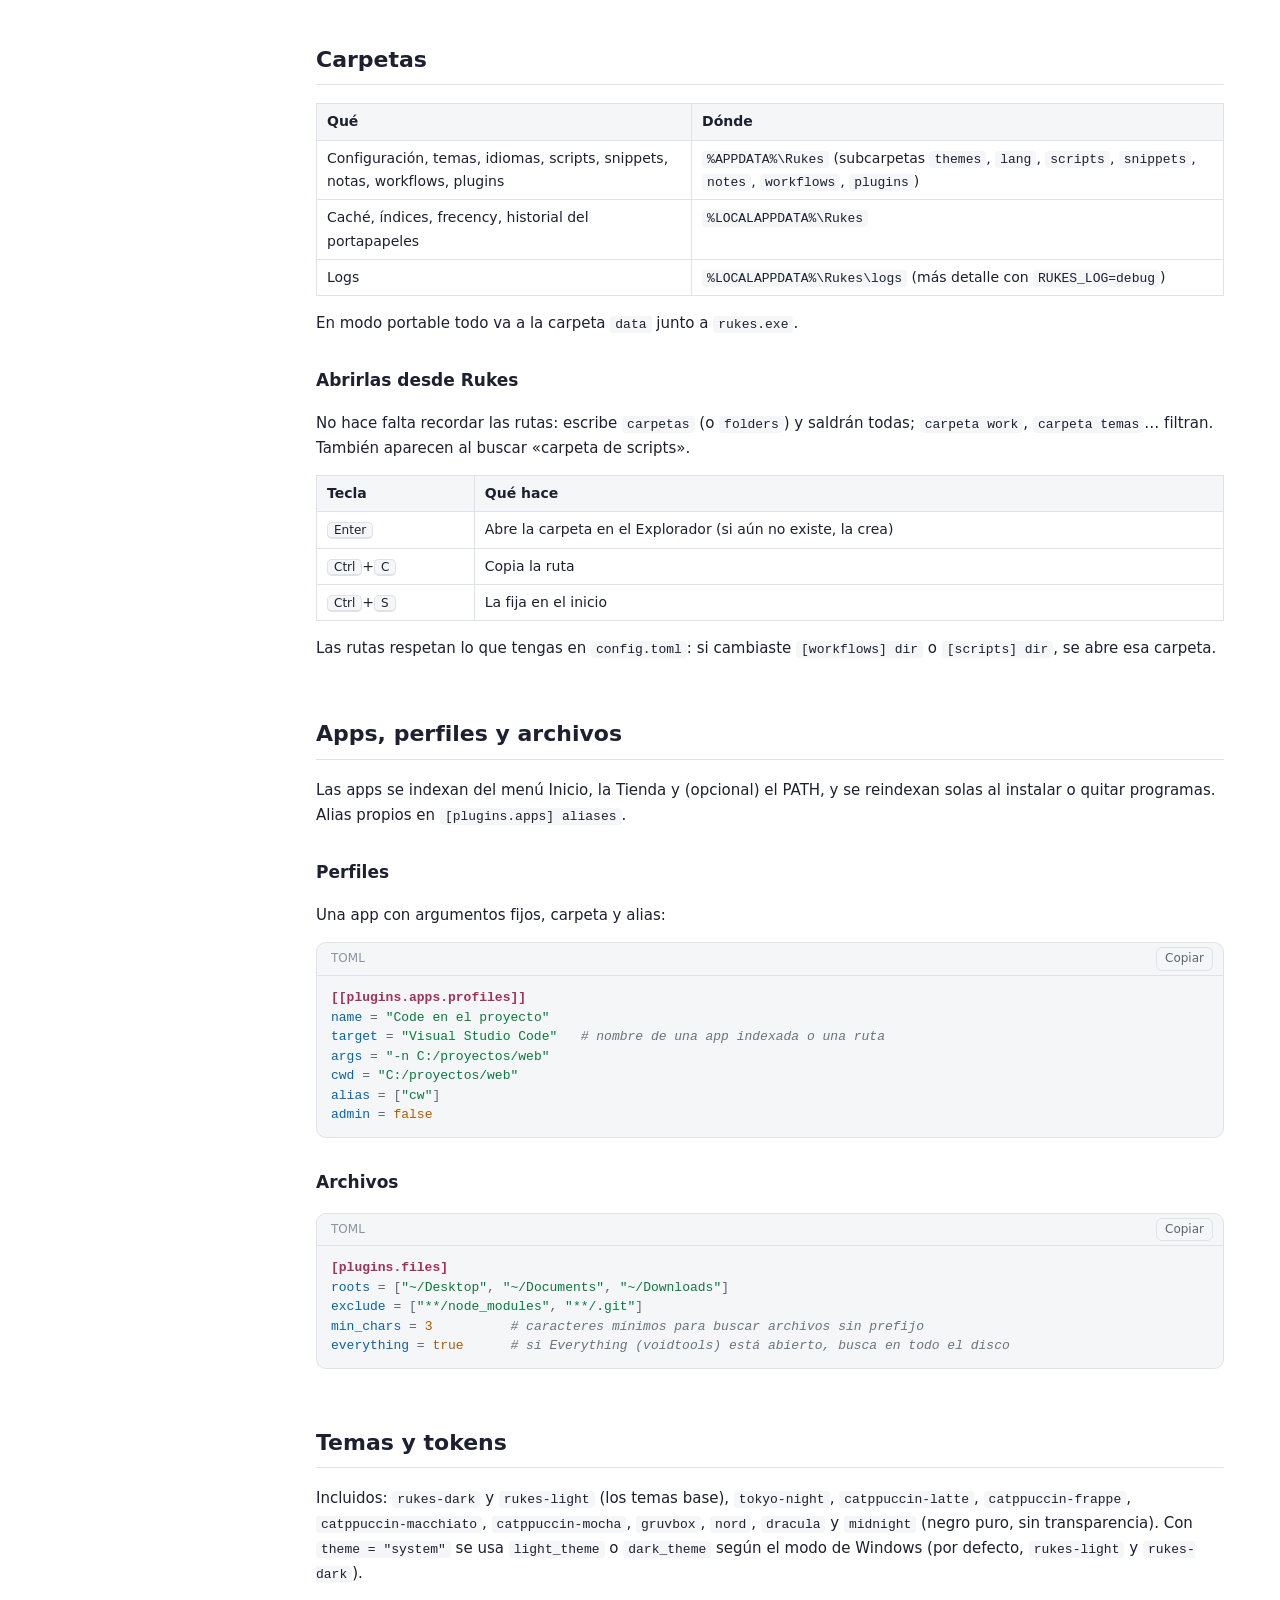
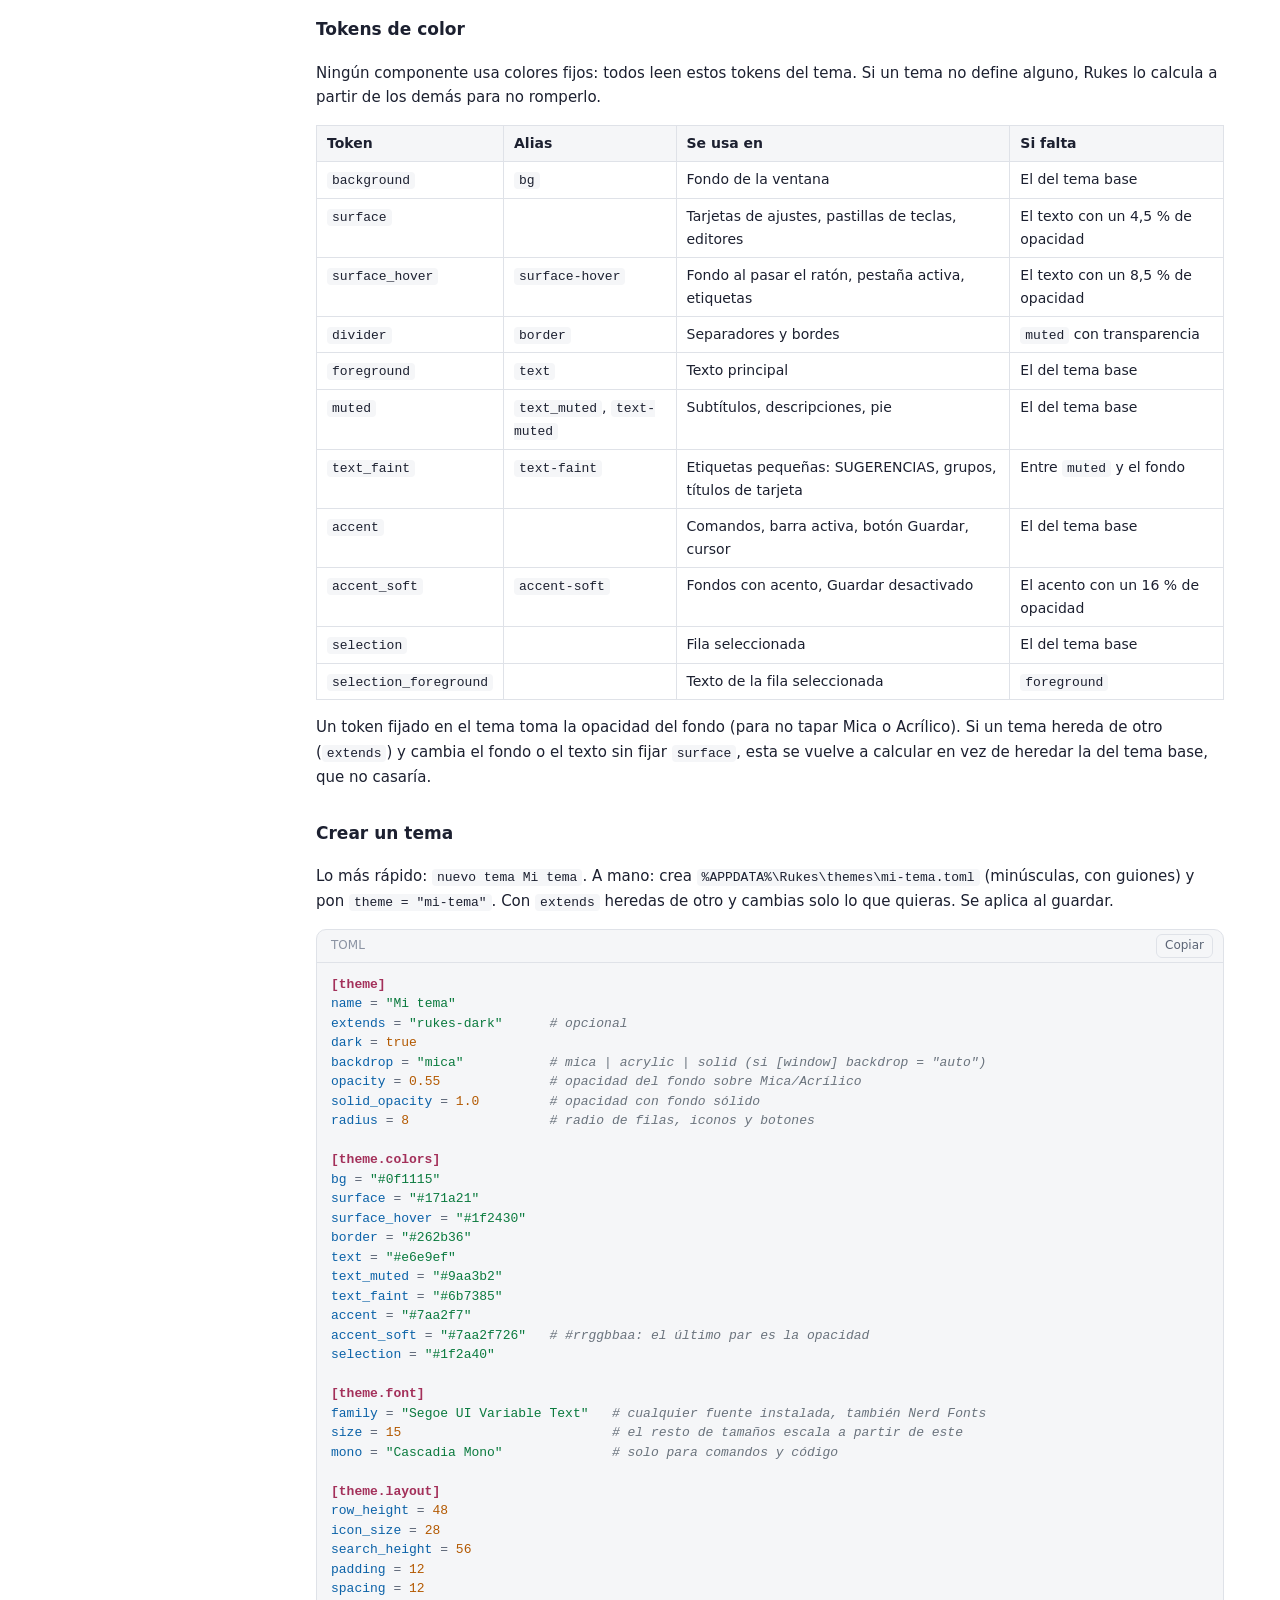
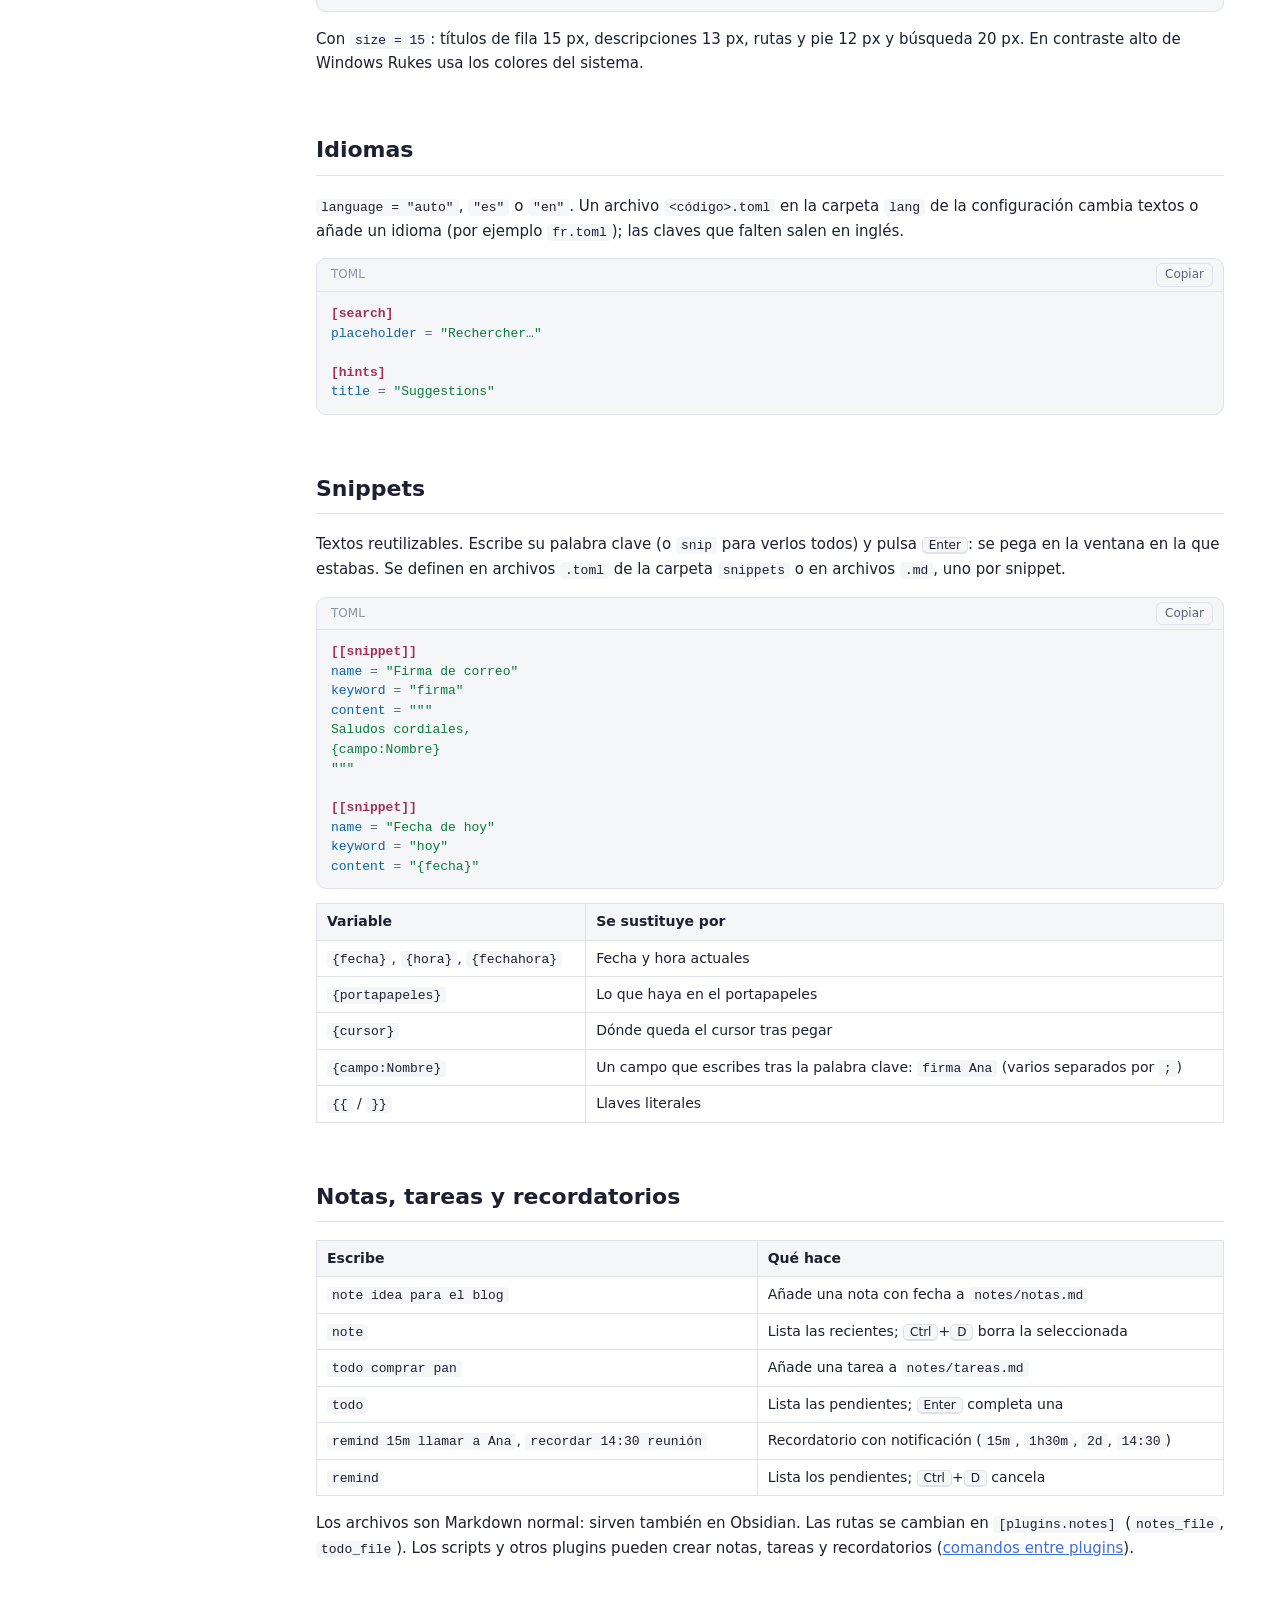
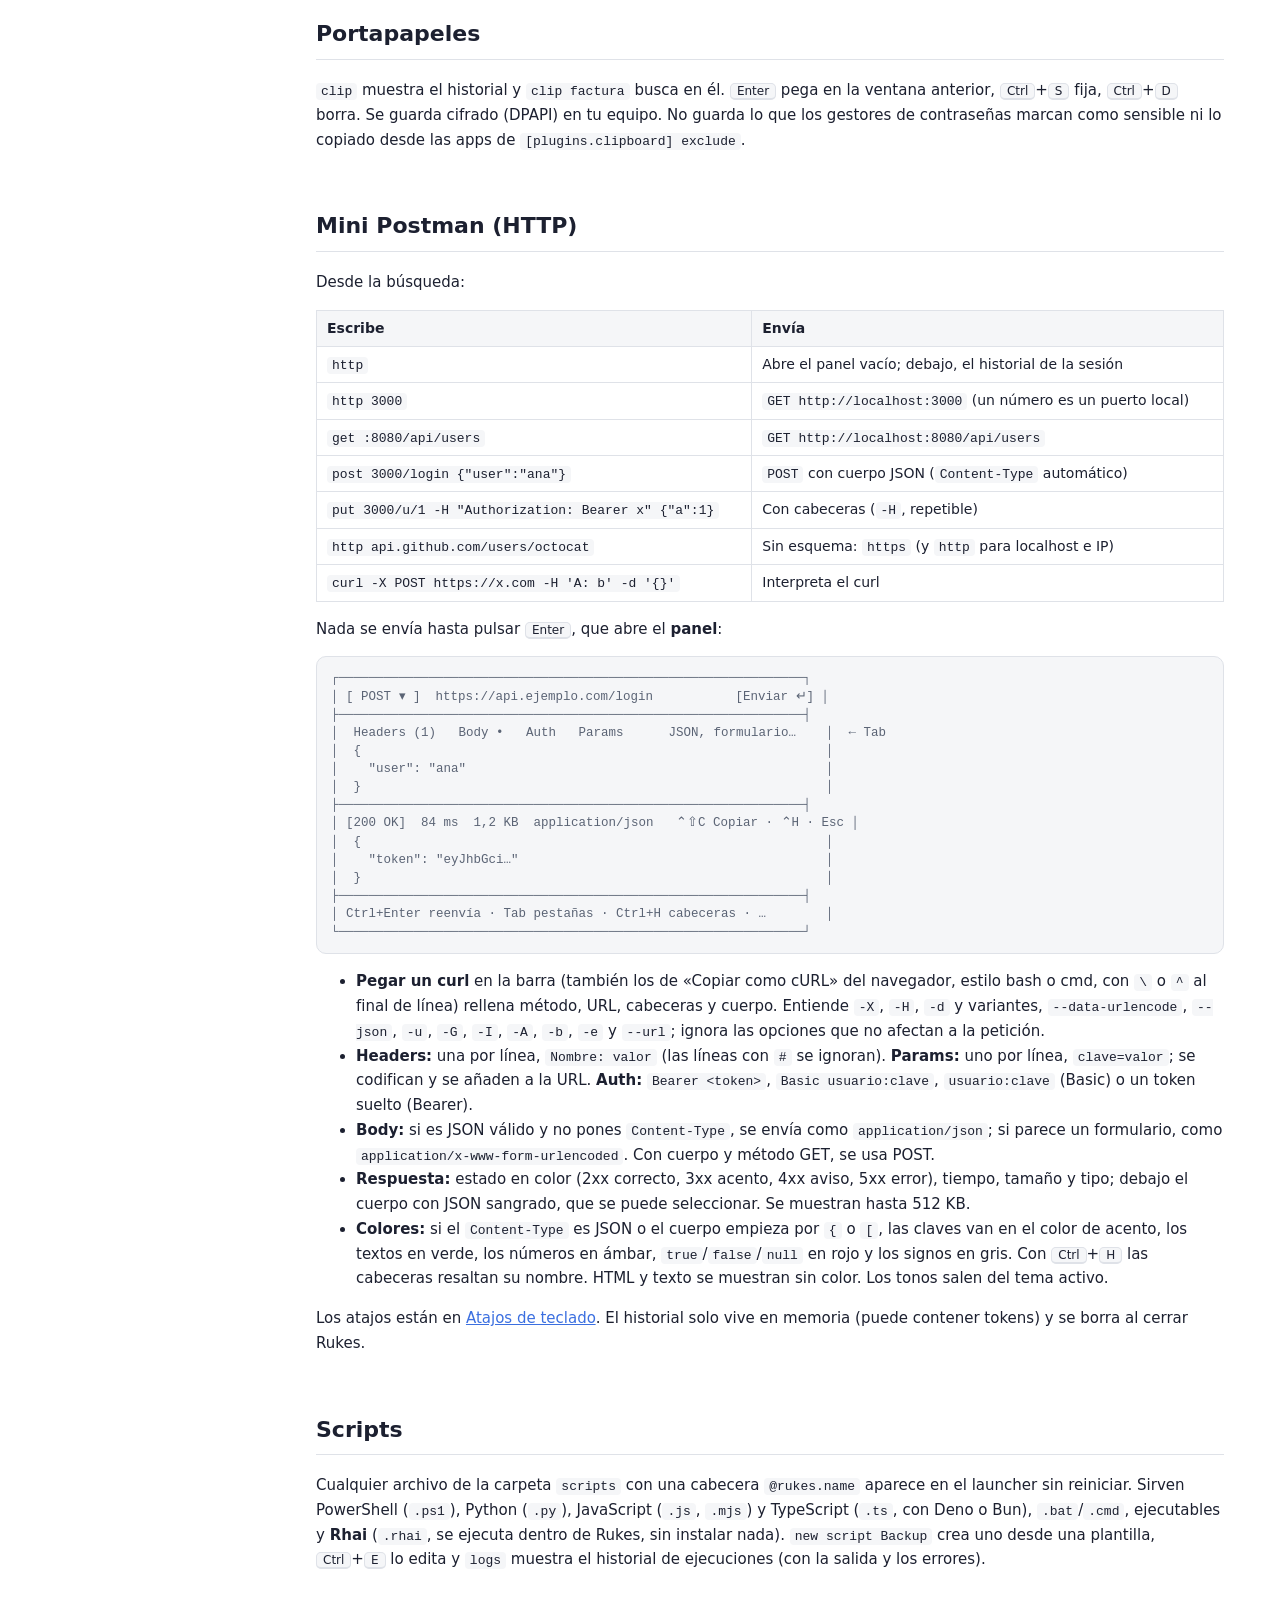
==== commit 7e8a0731: "chore: quitar la distribución por winget y me" ====
--- a/docs/index.html
+++ b/docs/index.html
@@ -118,8 +118,6 @@
   <tr><td>Instalador</td><td><code>Rukes-&lt;versión&gt;-setup-x64.exe</code>. Se instala para tu
     usuario en <code>%LOCALAPPDATA%\Programs\Rukes</code>, sin permisos de administrador. Al
     desinstalar se conserva tu configuración.</td></tr>
-  <tr><td>winget</td><td><code>winget install HenryOsorio.Rukes</code> (cuando el paquete esté
-    publicado).</td></tr>
   <tr><td>Portable</td><td>Descomprime <code>Rukes-&lt;versión&gt;-portable-x64.zip</code> donde
     quieras. Con el archivo <code>portable.txt</code> junto al exe, todo se guarda en la carpeta
     <code>data</code> de al lado.</td></tr>
